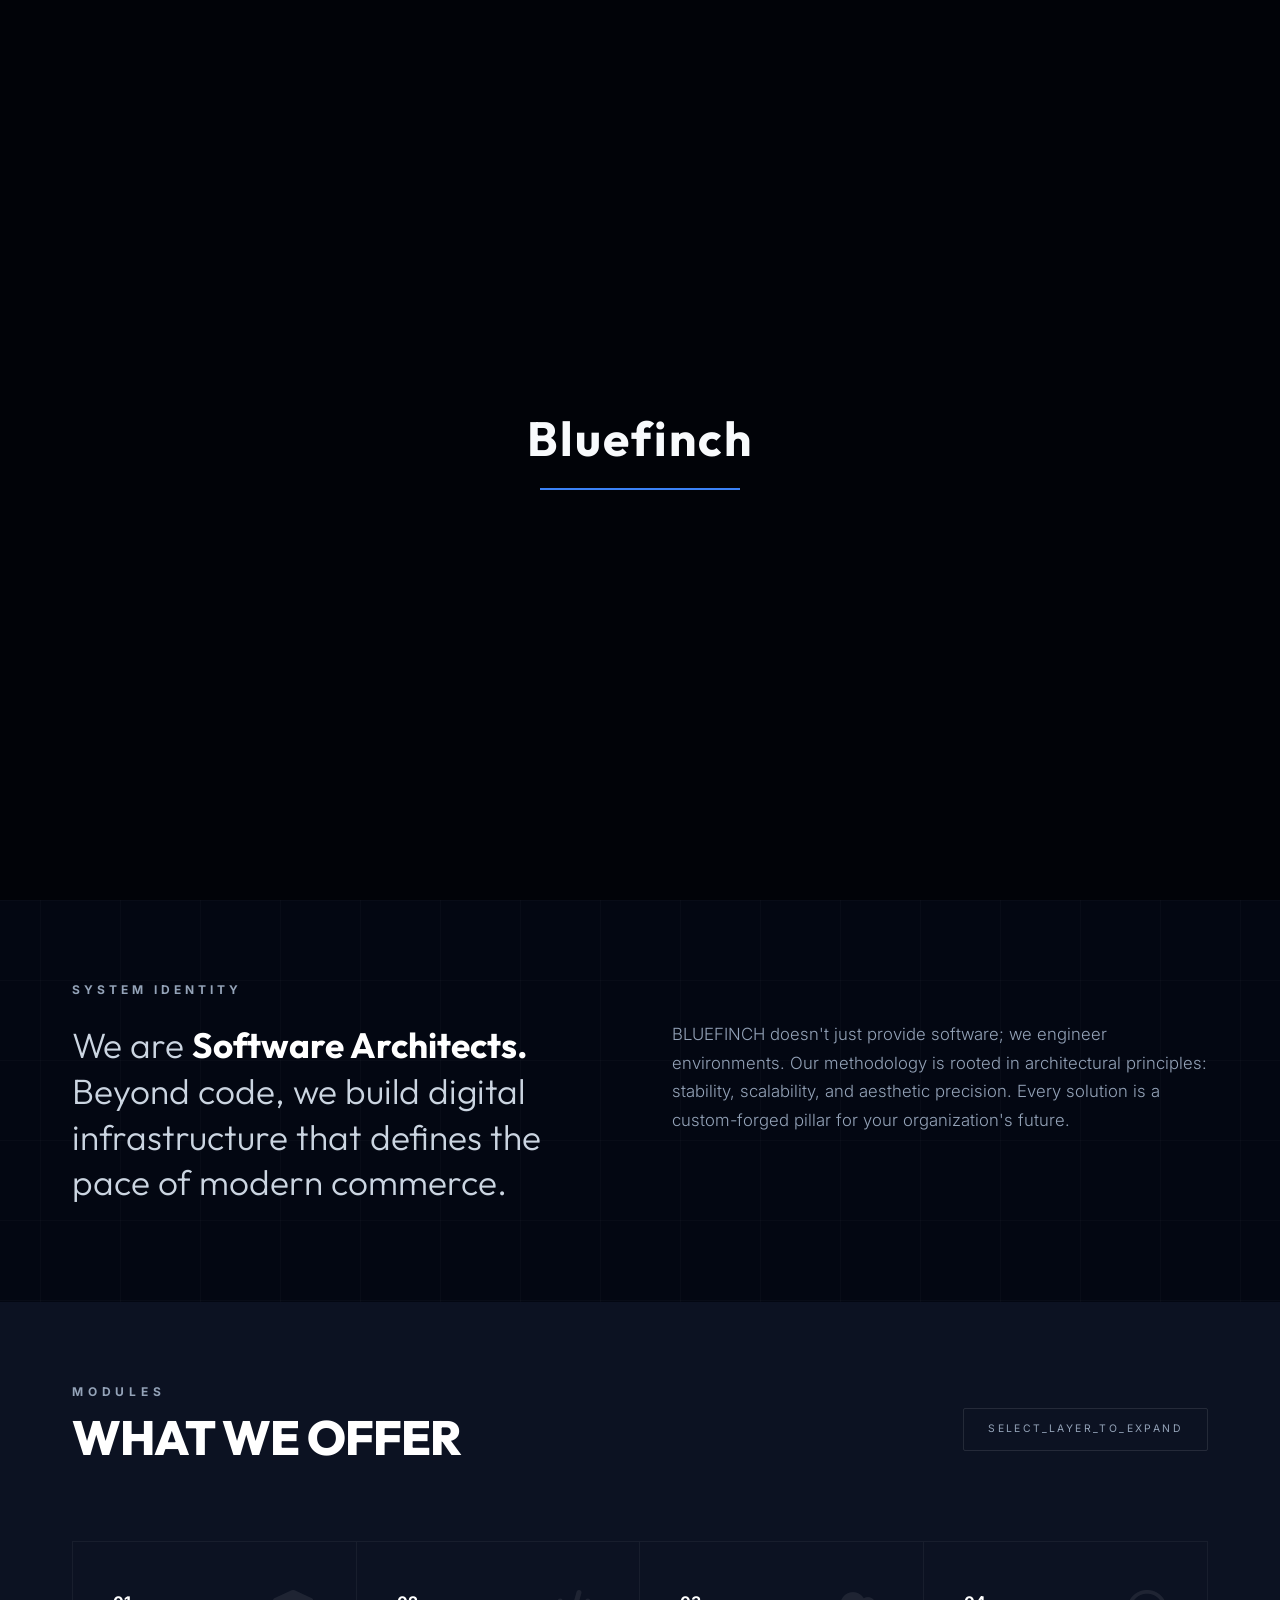
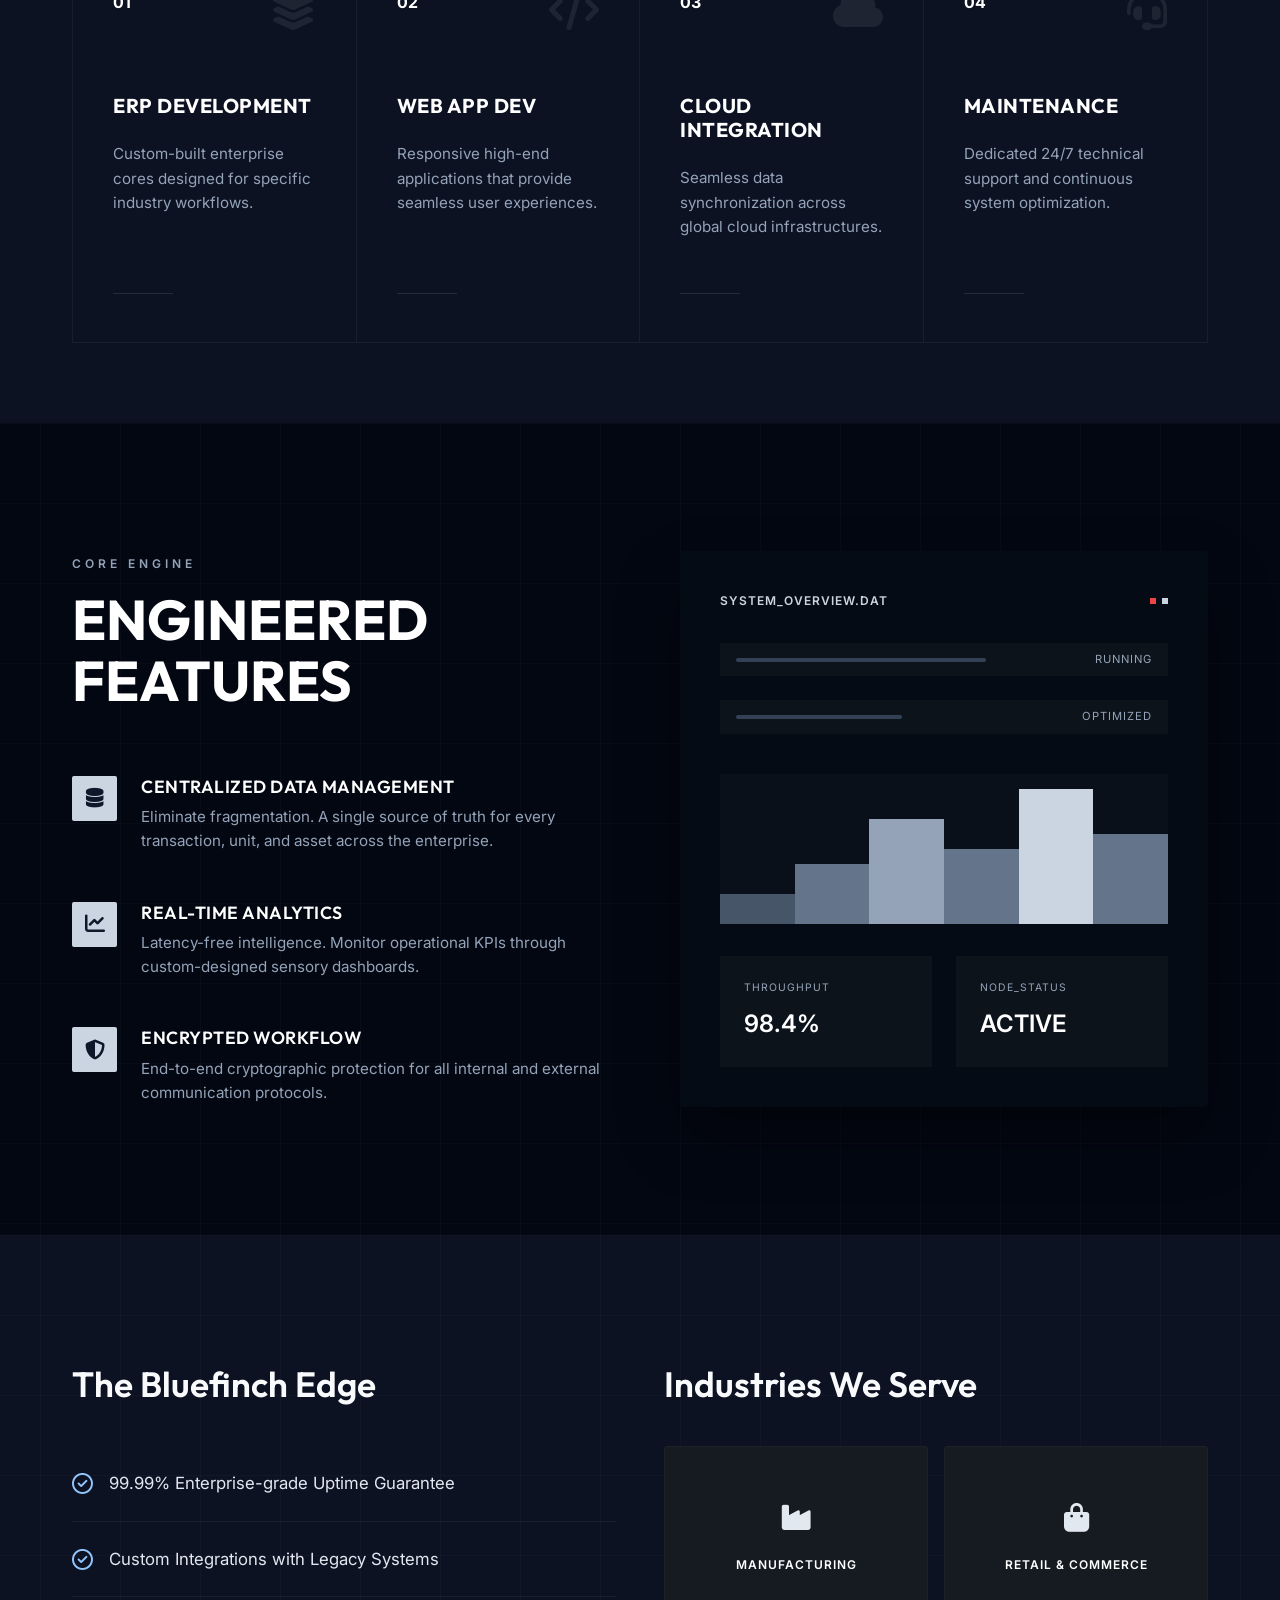
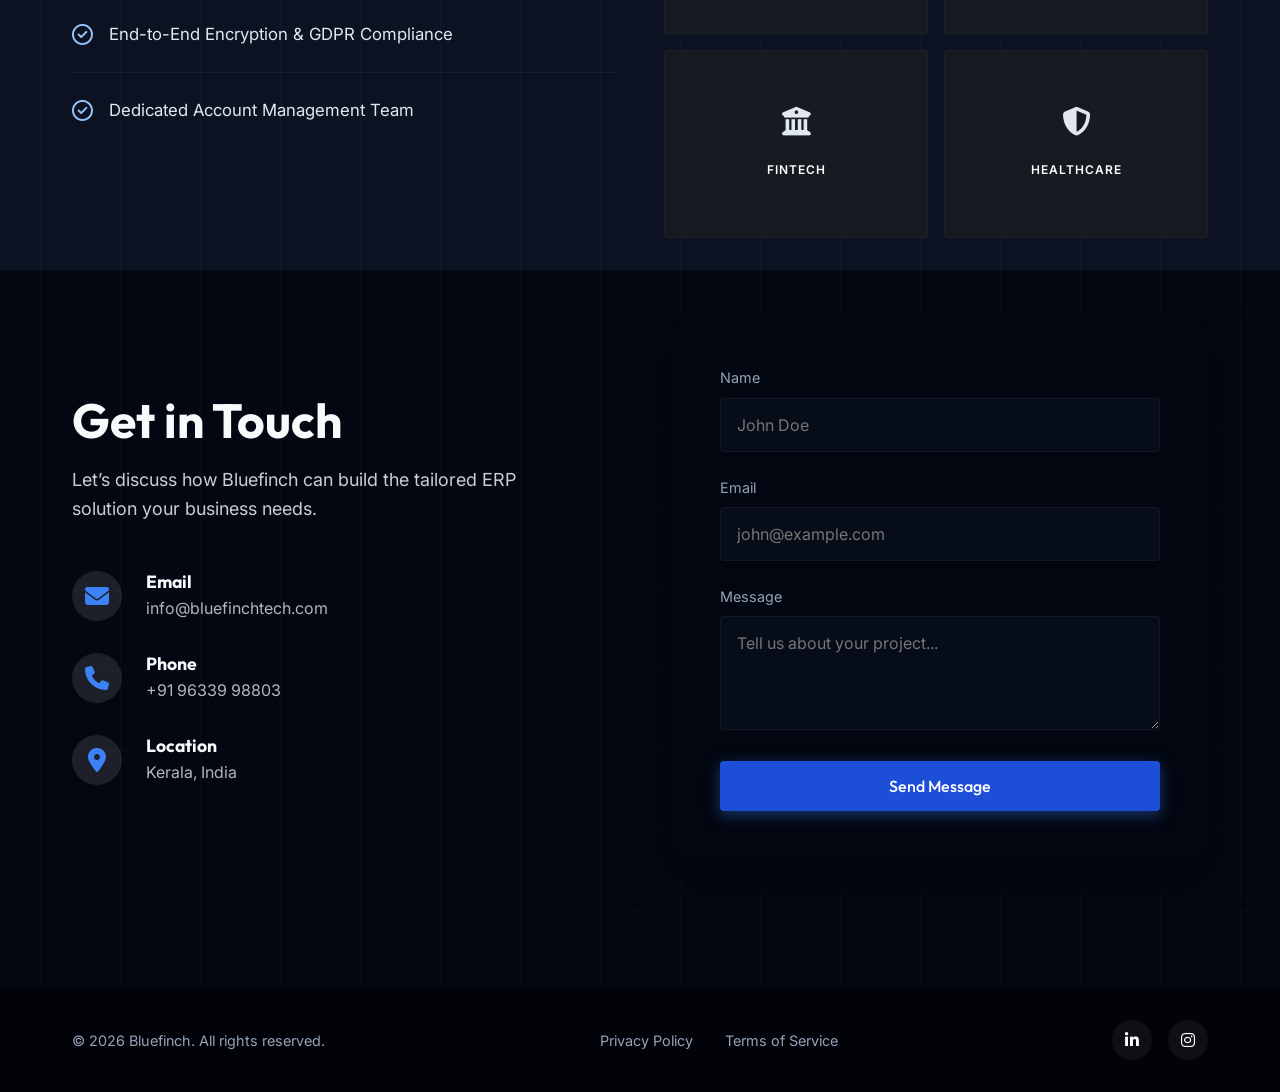
==== index.html @ 44673c3f "Added" ====
<!DOCTYPE html>
<html lang="en">

<head>
    <meta charset="UTF-8">
    <meta name="viewport" content="width=device-width, initial-scale=1.0">
    <title>Bluefinch | Intelligent ERP Solutions</title>
    <meta name="description"
        content="We design and develop powerful, scalable ERP systems that streamline operations, improve efficiency, and drive business growth.">

    <!-- Google Fonts -->
    <link rel="preconnect" href="https://fonts.googleapis.com">
    <link rel="preconnect" href="https://fonts.gstatic.com" crossorigin>
    <link
        href="https://fonts.googleapis.com/css2?family=Outfit:wght@300;400;500;600;700;800&family=Inter:wght@300;400;500&display=swap"
        rel="stylesheet">

    <!-- FontAwesome Icons -->
    <link rel="stylesheet" href="https://cdnjs.cloudflare.com/ajax/libs/font-awesome/6.4.0/css/all.min.css">

    <link rel="stylesheet" href="style.css">
</head>

<body>

    <!-- First Transition / Preloader -->
    <div class="preloader">
        <div class="preloader-overlay preloader-left"></div>
        <div class="preloader-overlay preloader-right"></div>
        <div class="preloader-content">
            <h1 class="brand-name-loader">Bluefinch</h1>
            <div class="loading-bar">
                <div class="progress"></div>
            </div>
        </div>
    </div>

    <!-- Navigation -->
    <header class="navbar">
        <div class="container nav-container">
            <a href="#" class="logo">
                <img src="logo_transparent.png" alt="Bluefinch Technology" class="nav-logo">
            </a>
            <nav class="nav-links">
                <a href="#hero">Home</a>
                <a href="#about">Who We Are</a>
                <a href="#services">Services</a>
                <a href="#features">Features</a>
                <a href="#contact" class="btn btn-nav">Get In Touch</a>
            </nav>
            <div class="mobile-toggle"><i class="fa-solid fa-bars"></i></div>
        </div>
    </header>

    <!-- Hero Section -->
    <section id="hero" class="hero section">
        <div class="hero-bg">
            <div class="blob blob-1"></div>
            <div class="blob blob-2"></div>
            <div class="glass-overlay"></div>
        </div>
        <div class="container hero-content">
            <div class="hero-text-wrapper">
                <h1 class="hero-title">Build Smarter Businesses with <span class="highlight">Intelligent ERP
                        Solutions</span></h1>
                <p class="hero-subtitle">We design and develop powerful, scalable ERP systems that streamline
                    operations, improve efficiency, and drive business growth.</p>
                <div class="hero-btns">
                    <a href="#services" class="btn btn-primary">Discover Solutions <i
                            class="fa-solid fa-arrow-right"></i></a>
                </div>
            </div>
        </div>
    </section>

    <!-- About Section -->
    <section id="about" class="about section bg-alt-1 bg-grid" style="padding: 5rem 0;">
        <div class="container">
            <div class="container-split split-who-dark">
                <!-- Left Column -->
                <div class="who-title-col-dark">
                    <span class="system-identity">SYSTEM IDENTITY</span>
                    <h2 class="dark-who-headline">
                        We are <strong>Software Architects.</strong> Beyond code, we build digital infrastructure that defines the pace of modern commerce.
                    </h2>
                </div>
                <!-- Right Column -->
                <div class="who-text-col-dark">
                    <p class="dark-who-desc">
                        BLUEFINCH doesn't just provide software; we engineer environments. Our methodology is rooted in architectural principles: stability, scalability, and aesthetic precision. Every solution is a custom-forged pillar for your organization's future.
                    </p>
                </div>
            </div>
        </div>
    </section>

    <!-- Services Section -->
    <section id="services" class="services section bg-alt-2" style="padding-top: 5rem; padding-bottom: 5rem;">
        <div class="container container-wide">
            <!-- Modular Header -->
            <div class="module-header">
                <div class="module-header-left">
                    <span class="module-label">MODULES</span>
                    <h2 class="module-title">WHAT WE OFFER</h2>
                </div>
                <div class="module-header-right">
                    <div class="layer-btn">SELECT_LAYER_TO_EXPAND</div>
                </div>
            </div>

            <!-- Module Rack (Grid) -->
            <div class="module-rack">
                <!-- Module 1 -->
                <div class="module-card">
                    <div class="module-top">
                        <span class="module-num">01</span>
                        <i class="fa-solid fa-layer-group module-bg-icon"></i>
                    </div>
                    <h3 class="module-name">ERP DEVELOPMENT</h3>
                    <p class="module-desc">Custom-built enterprise cores designed for specific industry workflows.</p>
                    <div class="module-line"></div>
                </div>
                <!-- Module 2 -->
                <div class="module-card">
                    <div class="module-top">
                        <span class="module-num">02</span>
                        <i class="fa-solid fa-code module-bg-icon"></i>
                    </div>
                    <h3 class="module-name">WEB APP DEV</h3>
                    <p class="module-desc">Responsive high-end applications that provide seamless user experiences.</p>
                    <div class="module-line"></div>
                </div>
                <!-- Module 3 -->
                <div class="module-card">
                    <div class="module-top">
                        <span class="module-num">03</span>
                        <i class="fa-solid fa-cloud module-bg-icon"></i>
                    </div>
                    <h3 class="module-name">CLOUD INTEGRATION</h3>
                    <p class="module-desc">Seamless data synchronization across global cloud infrastructures.</p>
                    <div class="module-line"></div>
                </div>
                <!-- Module 4 -->
                <div class="module-card">
                    <div class="module-top">
                        <span class="module-num">04</span>
                        <i class="fa-solid fa-headset module-bg-icon"></i>
                    </div>
                    <h3 class="module-name">MAINTENANCE</h3>
                    <p class="module-desc">Dedicated 24/7 technical support and continuous system optimization.</p>
                    <div class="module-line"></div>
                </div>
            </div>
        </div>
    </section>

    <!-- Features Section (Engineered) -->
    <section id="features" class="features section bg-alt-1 bg-grid" style="padding: 8rem 0;">
        <div class="container container-split align-center" style="gap: 5rem;">
            <!-- Left Text Column -->
            <div class="engine-text-col w-full">
                <span class="engine-label">CORE ENGINE</span>
                <h2 class="engine-headline">ENGINEERED<br>FEATURES</h2>
                <div class="engine-feature-list">
                    <div class="engine-item">
                        <div class="engine-icon-box"><i class="fa-solid fa-database"></i></div>
                        <div class="engine-item-content">
                            <h4>CENTRALIZED DATA MANAGEMENT</h4>
                            <p>Eliminate fragmentation. A single source of truth for every transaction, unit, and asset across the enterprise.</p>
                        </div>
                    </div>
                    <div class="engine-item">
                        <div class="engine-icon-box"><i class="fa-solid fa-chart-line"></i></div>
                        <div class="engine-item-content">
                            <h4>REAL-TIME ANALYTICS</h4>
                            <p>Latency-free intelligence. Monitor operational KPIs through custom-designed sensory dashboards.</p>
                        </div>
                    </div>
                    <div class="engine-item">
                        <div class="engine-icon-box"><i class="fa-solid fa-shield-halved"></i></div>
                        <div class="engine-item-content">
                            <h4>ENCRYPTED WORKFLOW</h4>
                            <p>End-to-end cryptographic protection for all internal and external communication protocols.</p>
                        </div>
                    </div>
                </div>
            </div>
            
            <!-- Right Graphic Column -->
            <div class="engine-graphic-col w-full">
                <div class="engine-mockup">
                    <div class="mockup-top-bar">
                        <span class="mock-filename">SYSTEM_OVERVIEW.DAT</span>
                        <div class="mock-dots">
                            <span class="dot-m red-m"></span>
                            <span class="dot-m grey-m"></span>
                        </div>
                    </div>
                    <div class="mockup-process">
                        <div class="process-line"><div class="line-fill w-60"></div><span class="p-status">RUNNING</span></div>
                        <div class="process-line"><div class="line-fill w-40"></div><span class="p-status">OPTIMIZED</span></div>
                    </div>
                    <div class="mockup-chart">
                        <div class="bar h-20"></div>
                        <div class="bar h-40"></div>
                        <div class="bar h-70"></div>
                        <div class="bar h-50"></div>
                        <div class="bar h-90"></div>
                        <div class="bar h-60"></div>
                    </div>
                    <div class="mockup-stats">
                        <div class="m-stat-box">
                            <span class="m-stat-label">THROUGHPUT</span>
                            <span class="m-stat-val">98.4%</span>
                        </div>
                        <div class="m-stat-box">
                            <span class="m-stat-label">NODE_STATUS</span>
                            <span class="m-stat-val text-white uppercase" style="font-weight:600; font-size: 1.5rem;">ACTIVE</span>
                        </div>
                    </div>
                </div>
            </div>
        </div>
    </section>

    <!-- Why Choose Us & Industries -->
    <section class="dual-section section edge-section bg-alt-2 bg-grid" style="padding-bottom: 2rem;">
        <div class="container container-split" style="gap: 3rem; align-items: start;">
            <!-- Why Choose Us -->
            <div class="why-us w-full">
                <h2 class="edge-title text-white mb-5" style="font-size: 2.2rem; font-weight: 600;">The Bluefinch Edge</h2>
                <ul class="edge-list">
                    <li><i class="fa-regular fa-circle-check text-blue-muted"></i> 99.99% Enterprise-grade Uptime Guarantee</li>
                    <li><i class="fa-regular fa-circle-check text-blue-muted"></i> Custom Integrations with Legacy Systems</li>
                    <li><i class="fa-regular fa-circle-check text-blue-muted"></i> End-to-End Encryption & GDPR Compliance</li>
                    <li class="no-border"><i class="fa-regular fa-circle-check text-blue-muted"></i> Dedicated Account Management Team</li>
                </ul>
            </div>

            <!-- Industries We Serve -->
            <div class="industries w-full">
                <h2 class="edge-title text-white mb-5" style="font-size: 2.2rem; font-weight: 600;">Industries We Serve</h2>
                <div class="ind-grid">
                    <div class="ind-card">
                        <i class="fa-solid fa-industry ind-icon"></i>
                        <span class="ind-text">MANUFACTURING</span>
                    </div>
                    <div class="ind-card">
                        <i class="fa-solid fa-bag-shopping ind-icon"></i>
                        <span class="ind-text">RETAIL & COMMERCE</span>
                    </div>
                    <div class="ind-card">
                        <i class="fa-solid fa-building-columns ind-icon"></i>
                        <span class="ind-text">FINTECH</span>
                    </div>
                    <div class="ind-card">
                        <i class="fa-solid fa-shield-halved ind-icon"></i>
                        <span class="ind-text">HEALTHCARE</span>
                    </div>
                </div>
            </div>
        </div>
    </section>

    <!-- Contact Section -->
    <section id="contact" class="contact section bg-alt-1 bg-grid" style="padding-top: 3rem;">
        <div class="container container-split">
            <div class="contact-info">
                <div class="section-heading" style="margin-bottom: 2rem;">
                    <h2 class="section-title">Get in Touch</h2>
                    <p class="contact-subtitle">Let’s discuss how Bluefinch can build the tailored ERP solution your
                        business needs.</p>
                </div>
                <div class="contact-methods">
                    <div class="method">
                        <i class="fa-solid fa-envelope"></i>
                        <div>
                            <h5>Email</h5>
                            <p>info@bluefinchtech.com</p>
                        </div>
                    </div>
                    <div class="method">
                        <i class="fa-solid fa-phone"></i>
                        <div>
                            <h5>Phone</h5>
                            <p>+91 96339 98803</p>
                        </div>
                    </div>
                    <div class="method">
                        <i class="fa-solid fa-location-dot"></i>
                        <div>
                            <h5>Location</h5>
                            <p>Kerala, India</p>
                        </div>
                    </div>
                </div>
            </div>
            <div class="contact-form-wrapper">
                <form class="contact-form" action="#">
                    <div class="form-group">
                        <label for="name">Name</label>
                        <input type="text" id="name" name="name" placeholder="John Doe" required>
                    </div>
                    <div class="form-group">
                        <label for="email">Email</label>
                        <input type="email" id="email" name="email" placeholder="john@example.com" required>
                    </div>
                    <div class="form-group">
                        <label for="message">Message</label>
                        <textarea id="message" name="message" rows="4" placeholder="Tell us about your project..."
                            required></textarea>
                    </div>
                    <button type="submit" class="btn btn-primary btn-block">Send Message</button>
                </form>
            </div>
        </div>
    </section>

    <!-- Footer -->
    <footer class="footer">
        <div class="container footer-bottom">
            <div class="copyright">
                &copy; <span id="year">2026</span> Bluefinch. All rights reserved.
            </div>
            <div class="footer-links">
                <a href="#">Privacy Policy</a>
                <a href="#">Terms of Service</a>
            </div>
            <div class="social-links">
                <a href="#" aria-label="LinkedIn"><i class="fa-brands fa-linkedin-in"></i></a>
                <a href="#" aria-label="Instagram"><i class="fa-brands fa-instagram"></i></a>
            </div>
        </div>
    </footer>

    <script src="script.js"></script>
</body>

</html>
---- style.css ----
/*=============================================
=            CSS Variables                    =
=============================================*/
:root {
    /* Color Palette */
    --bg-main: #020610;
    /* Deepest dark */
    --bg-darker: #060c18;
    /* Slightly lighter than main */
    --bg-card: #0a1324;
    /* Card background */
    --bg-glass: rgba(10, 19, 36, 0.6);

    --primary: #1d4ed8;
    /* Luxury Tech Dark Blue */
    --primary-light: #3b82f6;
    /* Bright Blue Accent */
    --primary-glow: rgba(59, 130, 246, 0.4);

    --text-main: #f8fafc;
    --text-muted: #94a3b8;

    /* Typography */
    --font-heading: 'Outfit', sans-serif;
    --font-body: 'Inter', sans-serif;

    /* Layout */
    --container-width: 1200px;
    --section-pad: 8rem 0;
    --transition: all 0.4s cubic-bezier(0.25, 0.8, 0.25, 1);
}

/*=============================================
=            Reset & Base Styles              =
=============================================*/
* {
    margin: 0;
    padding: 0;
    box-sizing: border-box;
}

html {
    scroll-behavior: smooth;
    background-color: var(--bg-main);
}

body {
    font-family: var(--font-body);
    color: var(--text-main);
    line-height: 1.6;
    overflow-x: hidden;
    -webkit-font-smoothing: antialiased;
}

/* Typography */
h1,
h2,
h3,
h4,
h5,
h6 {
    font-family: var(--font-heading);
    font-weight: 700;
    line-height: 1.2;
    margin-bottom: 1rem;
}

.highlight {
    color: var(--primary-light);
    display: inline-block;
}

.dot {
    color: var(--primary-light);
}

a {
    color: inherit;
    text-decoration: none;
    transition: var(--transition);
}

ul {
    list-style: none;
}

/* Backgrounds */
.bg-darker {
    background-color: var(--bg-darker);
}

.bg-primary {
    background: linear-gradient(135deg, var(--bg-card) 0%, var(--primary) 150%);
}

/* Layout Utilities */
.container {
    max-width: var(--container-width);
    margin: 0 auto;
    padding: 0 2rem;
}

.section {
    padding: var(--section-pad);
    position: relative;
}

.grid {
    display: grid;
    gap: 2rem;
}

.container-split {
    display: grid;
    grid-template-columns: 1fr 1fr;
    gap: 4rem;
    align-items: center;
}

/* Buttons */
.btn {
    display: inline-flex;
    align-items: center;
    justify-content: center;
    padding: 0.875rem 2rem;
    border-radius: 4px;
    font-family: var(--font-heading);
    font-weight: 500;
    font-size: 1rem;
    cursor: pointer;
    transition: var(--transition);
    border: 1px solid transparent;
    gap: 0.5rem;
}

.btn-primary {
    background-color: var(--primary);
    color: #fff;
    box-shadow: 0 4px 15px var(--primary-glow);
}

.btn-primary:hover {
    background-color: var(--primary-light);
    transform: translateY(-2px);
    box-shadow: 0 8px 25px var(--primary-glow);
}

.btn-secondary {
    background-color: transparent;
    border-color: rgba(255, 255, 255, 0.2);
    color: #fff;
}

.btn-secondary:hover {
    border-color: var(--primary-light);
    color: var(--primary-light);
}

.btn-nav {
    padding: 0.5rem 1.5rem;
    border-radius: 50px;
    background: rgba(255, 255, 255, 0.1);
    border: 1px solid rgba(255, 255, 255, 0.05);
}

.btn-nav:hover {
    background: var(--primary);
    border-color: var(--primary);
}

.btn-block {
    width: 100%;
}

/*=============================================
=            Preloader & Transitions          =
=============================================*/
.preloader {
    position: fixed;
    top: 0;
    left: 0;
    width: 100vw;
    height: 100vh;
    z-index: 9999;
    display: flex;
    justify-content: center;
    align-items: center;
    pointer-events: none;
}

.preloader-overlay {
    position: absolute;
    top: 0;
    width: 50%;
    height: 100%;
    background-color: #010308;
    transition: transform 1.2s cubic-bezier(0.77, 0, 0.175, 1);
}

.preloader-left {
    left: 0;
}

.preloader-right {
    right: 0;
}

.preloader.loaded .preloader-left {
    transform: translateX(-100%);
}

.preloader.loaded .preloader-right {
    transform: translateX(100%);
}

.preloader-content {
    position: relative;
    z-index: 10;
    text-align: center;
    transition: opacity 0.5s ease;
}

.preloader.loaded .preloader-content {
    opacity: 0;
}

.brand-name-loader {
    font-size: 3rem;
    letter-spacing: 2px;
    margin-bottom: 20px;
    clip-path: polygon(0 0, 100% 0, 100% 100%, 0% 100%);
    animation: revealText 1.5s cubic-bezier(0.77, 0, 0.175, 1);
}

.loading-bar {
    width: 200px;
    height: 2px;
    background: rgba(255, 255, 255, 0.1);
    margin: 0 auto;
    position: relative;
    overflow: hidden;
}

.loading-bar .progress {
    position: absolute;
    top: 0;
    left: 0;
    height: 100%;
    width: 0%;
    background: var(--primary-light);
    animation: loadBar 2s ease forwards;
}

@keyframes revealText {
    0% {
        transform: translateY(50px);
        opacity: 0;
    }

    100% {
        transform: translateY(0);
        opacity: 1;
    }
}

@keyframes loadBar {
    0% {
        width: 0%;
    }

    50% {
        width: 70%;
    }

    100% {
        width: 100%;
    }
}

/*=============================================
=            Navigation                       =
=============================================*/
.navbar {
    position: fixed;
    top: 0;
    left: 0;
    width: 100%;
    padding: 1.5rem 0;
    z-index: 1000;
    transition: var(--transition);
    background: transparent;
}

.navbar.scrolled {
    background: rgba(2, 6, 16, 0.85);
    backdrop-filter: blur(16px);
    -webkit-backdrop-filter: blur(16px);
    padding: 1rem 0;
    border-bottom: 1px solid rgba(255, 255, 255, 0.05);
}

.nav-container {
    display: flex;
    justify-content: space-between;
    align-items: center;
}

.logo {
    display: flex;
    align-items: center;
}

.nav-logo {
    height: 44px;
    width: auto;
    display: block;
}

.nav-links {
    display: flex;
    align-items: center;
    gap: 2.5rem;
}

.nav-links a:not(.btn) {
    font-size: 0.95rem;
    font-weight: 500;
    color: var(--text-muted);
    position: relative;
}

.nav-links a:not(.btn):hover {
    color: #fff;
}

.nav-links a:not(.btn)::after {
    content: '';
    position: absolute;
    bottom: -4px;
    left: 0;
    width: 0;
    height: 2px;
    background: var(--primary-light);
    transition: var(--transition);
}

.nav-links a:not(.btn):hover::after {
    width: 100%;
}

.mobile-toggle {
    display: none;
    font-size: 1.5rem;
    cursor: pointer;
}

/*=============================================
=            Standard Section BGs             =
=============================================*/
.bg-hero {
    background-color: #030712;
}

.bg-alt-1 {
    background-color: #030712 !important;
}

.bg-alt-2 {
    background-color: #0c1222 !important;
}

.bg-grid {
    position: relative;
    z-index: 1;
}

.bg-grid::before {
    content: '';
    position: absolute;
    inset: 0;
    background-image:
        linear-gradient(rgba(255, 255, 255, 0.02) 1px, transparent 1px),
        linear-gradient(90deg, rgba(255, 255, 255, 0.02) 1px, transparent 1px);
    background-size: 80px 80px;
    background-position: center top;
    z-index: -1;
    pointer-events: none;
}

/*=============================================
=            Hero Section                     =
=============================================*/
.hero {
    min-height: 100vh;
    display: flex;
    align-items: center;
    padding-top: 100px;
    overflow: hidden;
}

.hero-bg {
    position: absolute;
    top: 0;
    left: 0;
    width: 100%;
    height: 100%;
    z-index: -1;
    background: radial-gradient(ellipse at 50% 20%, #0d3775 0%, #051024 60%, var(--bg-main) 100%);
}

.hero-bg::before {
    content: '';
    position: absolute;
    inset: 0;
    background-image:
        linear-gradient(rgba(255, 255, 255, 0.05) 1px, transparent 1px),
        linear-gradient(90deg, rgba(255, 255, 255, 0.05) 1px, transparent 1px);
    background-size: 60px 60px;
    background-position: center top;
}

.hero-bg::after {
    content: '';
    position: absolute;
    bottom: 0;
    left: 0;
    width: 100%;
    height: 15rem;
    background: linear-gradient(to bottom, transparent, var(--bg-main));
}

.blob {
    display: none;
}

.blob-1 {
    display: none;
}

.blob-2 {
    display: none;
}

.glass-overlay {
    display: none;
}

.hero-content {
    position: relative;
    z-index: 1;
}

.hero-text-wrapper {
    max-width: 800px;
    margin: 0 auto;
    text-align: center;
}

.hero-title {
    font-size: 4.5rem;
    font-weight: 800;
    line-height: 1.1;
    margin-bottom: 1.5rem;
    opacity: 0;
    transform: translateY(30px);
    animation: fadeUp 1s ease 2s forwards;
}

.hero-subtitle {
    font-size: 1.25rem;
    color: var(--text-muted);
    margin-bottom: 3rem;
    max-width: 600px;
    margin-inline: auto;
    opacity: 0;
    transform: translateY(30px);
    animation: fadeUp 1s ease 2.2s forwards;
}

.hero-btns {
    display: flex;
    gap: 1rem;
    justify-content: center;
    opacity: 0;
    transform: translateY(30px);
    animation: fadeUp 1s ease 2.4s forwards;
}

@keyframes float {
    0% {
        transform: translate(0, 0);
    }

    100% {
        transform: translate(50px, 50px);
    }
}

@keyframes fadeUp {
    to {
        opacity: 1;
        transform: translateY(0);
    }
}

/*=============================================
=            Sections & Typography Utilities  =
=============================================*/
.section-heading {
    margin-bottom: 3rem;
}

.text-center {
    text-align: center;
    margin-inline: auto;
}

.section-tag {
    display: inline-block;
    padding: 0.4rem 1rem;
    background: rgba(59, 130, 246, 0.1);
    color: var(--primary-light);
    border-radius: 50px;
    font-size: 0.85rem;
    font-weight: 600;
    letter-spacing: 1px;
    text-transform: uppercase;
    margin-bottom: 1rem;
}

.section-title {
    font-size: 3rem;
}

/*=============================================
=            About Section (Stats Layout)     =
=============================================*/
.bg-light {
    background-color: #ffffff;
    color: #111111;
}

/*=============================================
=            About Section (Dark System Id)   =
=============================================*/
.split-who-dark {
    display: grid;
    align-items: flex-start;
    grid-template-columns: 1fr 1fr;
    gap: 4rem;
}

.system-identity {
    font-size: 0.75rem;
    letter-spacing: 0.25rem;
    color: #94a3b8;
    font-weight: 700;
    margin-bottom: 1.5rem;
    display: block;
    text-transform: uppercase;
}

.dark-who-headline {
    font-size: 2.2rem;
    color: #cbd5e1;
    font-weight: 300;
    line-height: 1.3;
}

.dark-who-headline strong {
    color: #ffffff;
    font-weight: 700;
}

.dark-who-desc {
    font-size: 1.05rem;
    color: #94a3b8;
    line-height: 1.7;
    font-weight: 300;
    padding-top: 2.5rem; /* Offsets description slightly lower */
}

@media (max-width: 992px) {
    .split-who-dark {
        grid-template-columns: 1fr;
        gap: 2rem;
    }
    .dark-who-desc {
        padding-top: 0;
    }
}

.stats-grid {
    display: grid;
    grid-template-columns: repeat(4, 1fr);
    gap: 3rem;
}

.stat-item {
    display: flex;
    flex-direction: column;
}

.stat-number {
    font-size: 5rem;
    font-weight: 400;
    line-height: 1;
    color: #111;
    margin-bottom: 2rem;
    letter-spacing: -2px;
}

.stat-divider {
    height: 1px;
    width: 100%;
    background-color: #eee;
    margin-bottom: 1.5rem;
}

.stat-title {
    font-size: 1.1rem;
    font-weight: 400;
    color: #111;
    margin-bottom: 0.5rem;
}

.stat-desc {
    font-size: 0.95rem;
    color: #666;
    line-height: 1.5;
}

@media (max-width: 992px) {
    .about-hero-grid {
        grid-template-columns: 1fr;
        gap: 1.5rem;
    }
    .about-headline h2 {
        font-size: 3rem;
    }
    .stats-grid {
        grid-template-columns: repeat(2, 1fr);
        gap: 2rem;
    }
}

@media (max-width: 768px) {
    .stats-grid {
        grid-template-columns: 1fr;
    }
}

/*=============================================
=            Services Section (Modules)       =
=============================================*/
.module-header {
    display: flex;
    justify-content: space-between;
    align-items: center;
    margin-bottom: 4rem;
}

.module-header-left {
    display: flex;
    flex-direction: column;
}

.module-label {
    font-size: 0.75rem;
    letter-spacing: 0.3rem;
    color: #94a3b8;
    text-transform: uppercase;
    font-weight: 700;
    margin-bottom: 0.75rem;
}

.module-title {
    font-size: 3rem;
    font-weight: 800;
    color: #ffffff;
    letter-spacing: -1px;
    text-transform: uppercase;
    line-height: 1;
}

.layer-btn {
    font-size: 0.65rem;
    letter-spacing: 0.15rem;
    color: #94a3b8;
    border: 1px solid rgba(255,255,255,0.1);
    padding: 0.75rem 1.5rem;
    text-transform: uppercase;
    border-radius: 2px;
    cursor: pointer;
    transition: background 0.3s;
}

.layer-btn:hover {
    background: rgba(255,255,255,0.05);
}

.module-rack {
    display: grid;
    grid-template-columns: repeat(4, 1fr);
    border: 1px solid rgba(255,255,255,0.05);
}

.module-card {
    padding: 3rem 2.5rem;
    border-right: 1px solid rgba(255,255,255,0.05);
    position: relative;
    display: flex;
    flex-direction: column;
    min-height: 400px;
    transition: background 0.3s ease;
}

.module-card:hover {
    background: rgba(255,255,255,0.02);
}

.module-card:last-child {
    border-right: none;
}

.module-top {
    display: flex;
    justify-content: space-between;
    align-items: flex-start;
    margin-bottom: 4rem;
}

.module-num {
    font-size: 1rem;
    color: #ffffff;
    font-weight: 700;
}

.module-bg-icon {
    font-size: 2.5rem;
    color: rgba(255,255,255,0.08);
}

.module-name {
    font-size: 1.25rem;
    font-weight: 700;
    color: #ffffff;
    text-transform: uppercase;
    margin-bottom: 1.5rem;
    letter-spacing: 0.5px;
}

.module-desc {
    font-size: 0.95rem;
    color: #94a3b8;
    line-height: 1.6;
    margin-bottom: 2rem;
}

.module-line {
    margin-top: auto;
    width: 60px;
    height: 1px;
    background: rgba(255,255,255,0.1);
}

@media (max-width: 1200px) {
    .module-rack {
        grid-template-columns: repeat(2, 1fr);
    }
    .module-card:nth-child(2) {
        border-right: none;
    }
    .module-card:nth-child(1), .module-card:nth-child(2) {
        border-bottom: 1px solid rgba(255,255,255,0.05);
    }
}

@media (max-width: 768px) {
    .module-header {
        flex-direction: column;
        align-items: flex-start;
        gap: 1.5rem;
    }
    .module-rack {
        grid-template-columns: 1fr;
    }
    .module-card {
        border-right: none;
        border-bottom: 1px solid rgba(255,255,255,0.05);
    }
    .module-card:last-child {
        border-bottom: none;
    }
}

/*=============================================
=            Features Section (Engine)        =
=============================================*/
.engine-bg {
    background-color: #102241;
    padding: 8rem 0;
}

.align-center {
    align-items: center;
}

.engine-label {
    font-size: 0.75rem;
    letter-spacing: 0.25rem;
    color: #94a3b8;
    text-transform: uppercase;
    font-weight: 600;
    margin-bottom: 1rem;
    display: block;
}

.engine-headline {
    font-size: 3.5rem;
    color: #ffffff;
    line-height: 1.1;
    font-weight: 700;
    margin-bottom: 4rem;
}

.engine-feature-list {
    display: flex;
    flex-direction: column;
    gap: 3rem;
}

.engine-item {
    display: flex;
    gap: 1.5rem;
    align-items: flex-start;
}

.engine-icon-box {
    width: 45px;
    height: 45px;
    background-color: #cbd5e1;
    color: #0f172a;
    display: flex;
    align-items: center;
    justify-content: center;
    font-size: 1.25rem;
    flex-shrink: 0;
    border-radius: 2px;
}

.engine-item-content h4 {
    font-size: 1.1rem;
    color: #ffffff;
    margin-bottom: 0.5rem;
    font-weight: 600;
    letter-spacing: 0.5px;
    text-transform: uppercase;
}

.engine-item-content p {
    font-size: 0.95rem;
    color: #94a3b8;
    line-height: 1.6;
}

.engine-mockup {
    background-color: #050b14;
    padding: 2.5rem;
    border-radius: 4px;
    box-shadow: 0 30px 60px rgba(0,0,0,0.4);
}

.mockup-top-bar {
    display: flex;
    justify-content: space-between;
    align-items: center;
    margin-bottom: 2rem;
}

.mock-filename {
    font-size: 0.75rem;
    color: #cbd5e1;
    letter-spacing: 1px;
    font-weight: 600;
    text-transform: uppercase;
}

.mock-dots {
    display: flex;
    gap: 6px;
}

.dot-m {
    width: 6px;
    height: 6px;
}

.red-m { background-color: #ef4444; }
.grey-m { background-color: #cbd5e1; }

.mockup-process {
    display: flex;
    flex-direction: column;
    gap: 1.5rem;
    margin-bottom: 2.5rem;
}

.process-line {
    display: flex;
    justify-content: space-between;
    align-items: center;
    background-color: rgba(255,255,255,0.03);
    padding: 0.5rem 1rem;
}

.line-fill {
    height: 4px;
    background-color: #334155;
    border-radius: 2px;
}

.w-60 { width: 60%; }
.w-40 { width: 40%; }

.p-status {
    font-size: 0.7rem;
    color: #94a3b8;
    letter-spacing: 1px;
}

.mockup-chart {
    display: flex;
    align-items: flex-end;
    gap: 0;
    height: 150px;
    margin-bottom: 2rem;
    background-color: rgba(255,255,255,0.02);
}

.bar {
    flex: 1;
    background-color: #475569;
}
.bar:nth-child(even) { background-color: #64748b; }
.bar:nth-child(3) { background-color: #94a3b8; }
.bar:nth-child(5) { background-color: #cbd5e1; }

.h-20 { height: 20%; }
.h-40 { height: 40%; }
.h-70 { height: 70%; }
.h-50 { height: 50%; }
.h-90 { height: 90%; }
.h-60 { height: 60%; }

.mockup-stats {
    display: grid;
    grid-template-columns: 1fr 1fr;
    gap: 1.5rem;
}

.m-stat-box {
    background-color: rgba(255,255,255,0.03);
    padding: 1.5rem;
    display: flex;
    flex-direction: column;
    gap: 0.5rem;
}

.m-stat-label {
    font-size: 0.65rem;
    color: #94a3b8;
    letter-spacing: 1px;
}

.m-stat-val {
    font-size: 1.5rem;
    color: #ffffff;
    font-weight: 600;
}

@media (max-width: 992px) {
    .engine-mockup {
        margin-top: 5rem;
    }
}

/*=============================================
=            Why Choose & Industries          =
=============================================*/
.mb-5 { margin-bottom: 2.5rem; }
.w-full { width: 100%; }

.edge-list {
    list-style: none;
    padding: 0;
    margin: 0;
}

.edge-list li {
    font-size: 1.05rem;
    color: #e2e8f0;
    padding: 1.5rem 0;
    border-bottom: 1px solid rgba(255, 255, 255, 0.05);
    display: flex;
    align-items: center;
    gap: 1rem;
}

.edge-list li.no-border {
    border-bottom: none;
}

.text-blue-muted {
    color: #93c5fd;
    font-size: 1.3rem;
}

.ind-grid {
    display: grid;
    grid-template-columns: repeat(2, 1fr);
    gap: 1rem;
}

.ind-card {
    background: #161b22;
    border: 1px solid rgba(255, 255, 255, 0.03);
    border-radius: 4px;
    padding: 3.5rem 2rem;
    text-align: center;
    transition: transform 0.3s ease, background-color 0.3s ease;
}

.ind-card:hover {
    background: #1a222e;
    transform: translateY(-3px);
}

.ind-icon {
    font-size: 1.8rem;
    color: #e2e8f0;
    margin-bottom: 1.25rem;
    display: block;
}

.ind-text {
    font-weight: 600;
    font-size: 0.75rem;
    letter-spacing: 1px;
    text-transform: uppercase;
    color: #ffffff;
}

@media (max-width: 768px) {
    .ind-grid {
        grid-template-columns: 1fr;
    }
}

/*=============================================
=            Contact Section                  =
=============================================*/
.contact-info {
    padding-right: 2rem;
}

.contact-subtitle {
    font-size: 1.125rem;
    color: rgba(255, 255, 255, 0.8);
}

.contact-methods {
    margin-top: 3rem;
    display: flex;
    flex-direction: column;
    gap: 2rem;
}

.method {
    display: flex;
    align-items: flex-start;
    gap: 1.5rem;
}

.method i {
    font-size: 1.5rem;
    color: var(--primary-light);
    background: rgba(255, 255, 255, 0.1);
    width: 50px;
    height: 50px;
    border-radius: 50%;
    display: inline-flex;
    align-items: center;
    justify-content: center;
}

.method h5 {
    margin-bottom: 0.2rem;
    font-size: 1.1rem;
}

.method p {
    color: rgba(255, 255, 255, 0.7);
}

.contact-form-wrapper {
    background: var(--bg-main);
    padding: 3rem;
    border-radius: 12px;
    box-shadow: 0 20px 40px rgba(0, 0, 0, 0.5);
    position: relative;
}

.form-group {
    margin-bottom: 1.5rem;
}

.form-group label {
    display: block;
    margin-bottom: 0.5rem;
    font-size: 0.9rem;
    color: var(--text-muted);
}

.form-group input,
.form-group textarea {
    width: 100%;
    padding: 1rem;
    background: var(--bg-darker);
    border: 1px solid rgba(255, 255, 255, 0.05);
    border-radius: 4px;
    color: #fff;
    font-family: inherit;
    font-size: 1rem;
    transition: var(--transition);
}

.form-group input:focus,
.form-group textarea:focus {
    outline: none;
    border-color: var(--primary-light);
    background: rgba(59, 130, 246, 0.05);
}

/*=============================================
=            Footer                           =
=============================================*/
.footer {
    background: #010308;
    padding: 2rem 0;
    border-top: 1px solid rgba(255, 255, 255, 0.02);
}

.footer-bottom {
    display: flex;
    justify-content: space-between;
    align-items: center;
    flex-wrap: wrap;
    gap: 1.5rem;
}

.copyright {
    color: var(--text-muted);
    font-size: 0.9rem;
}

.footer-links {
    display: flex;
    gap: 2rem;
}

.footer-links a {
    color: var(--text-muted);
    font-size: 0.9rem;
}

.footer-links a:hover {
    color: #fff;
}

.social-links {
    display: flex;
    gap: 1rem;
}

.social-links a {
    width: 40px;
    height: 40px;
    border-radius: 50%;
    background: rgba(255, 255, 255, 0.05);
    display: inline-flex;
    align-items: center;
    justify-content: center;
    color: #fff;
}

.social-links a:hover {
    background: var(--primary);
    transform: translateY(-3px);
}

/*=============================================
=            Responsive Design                =
=============================================*/
@media (max-width: 992px) {

    .container-split,
    .dual-grid {
        grid-template-columns: 1fr;
    }

    .hero-title {
        font-size: 3.5rem;
    }

    .layout-graphic {
        margin-bottom: 2rem;
    }

    .contact-info {
        padding-right: 0;
        margin-bottom: 2rem;
    }
}

@media (max-width: 768px) {
    .nav-links {
        display: none;
    }

    .mobile-toggle {
        display: block;
    }

    .hero-title {
        font-size: 2.5rem;
    }

    .section {
        padding: 5rem 0;
    }

    .footer-bottom {
        flex-direction: column;
        text-align: center;
    }
}
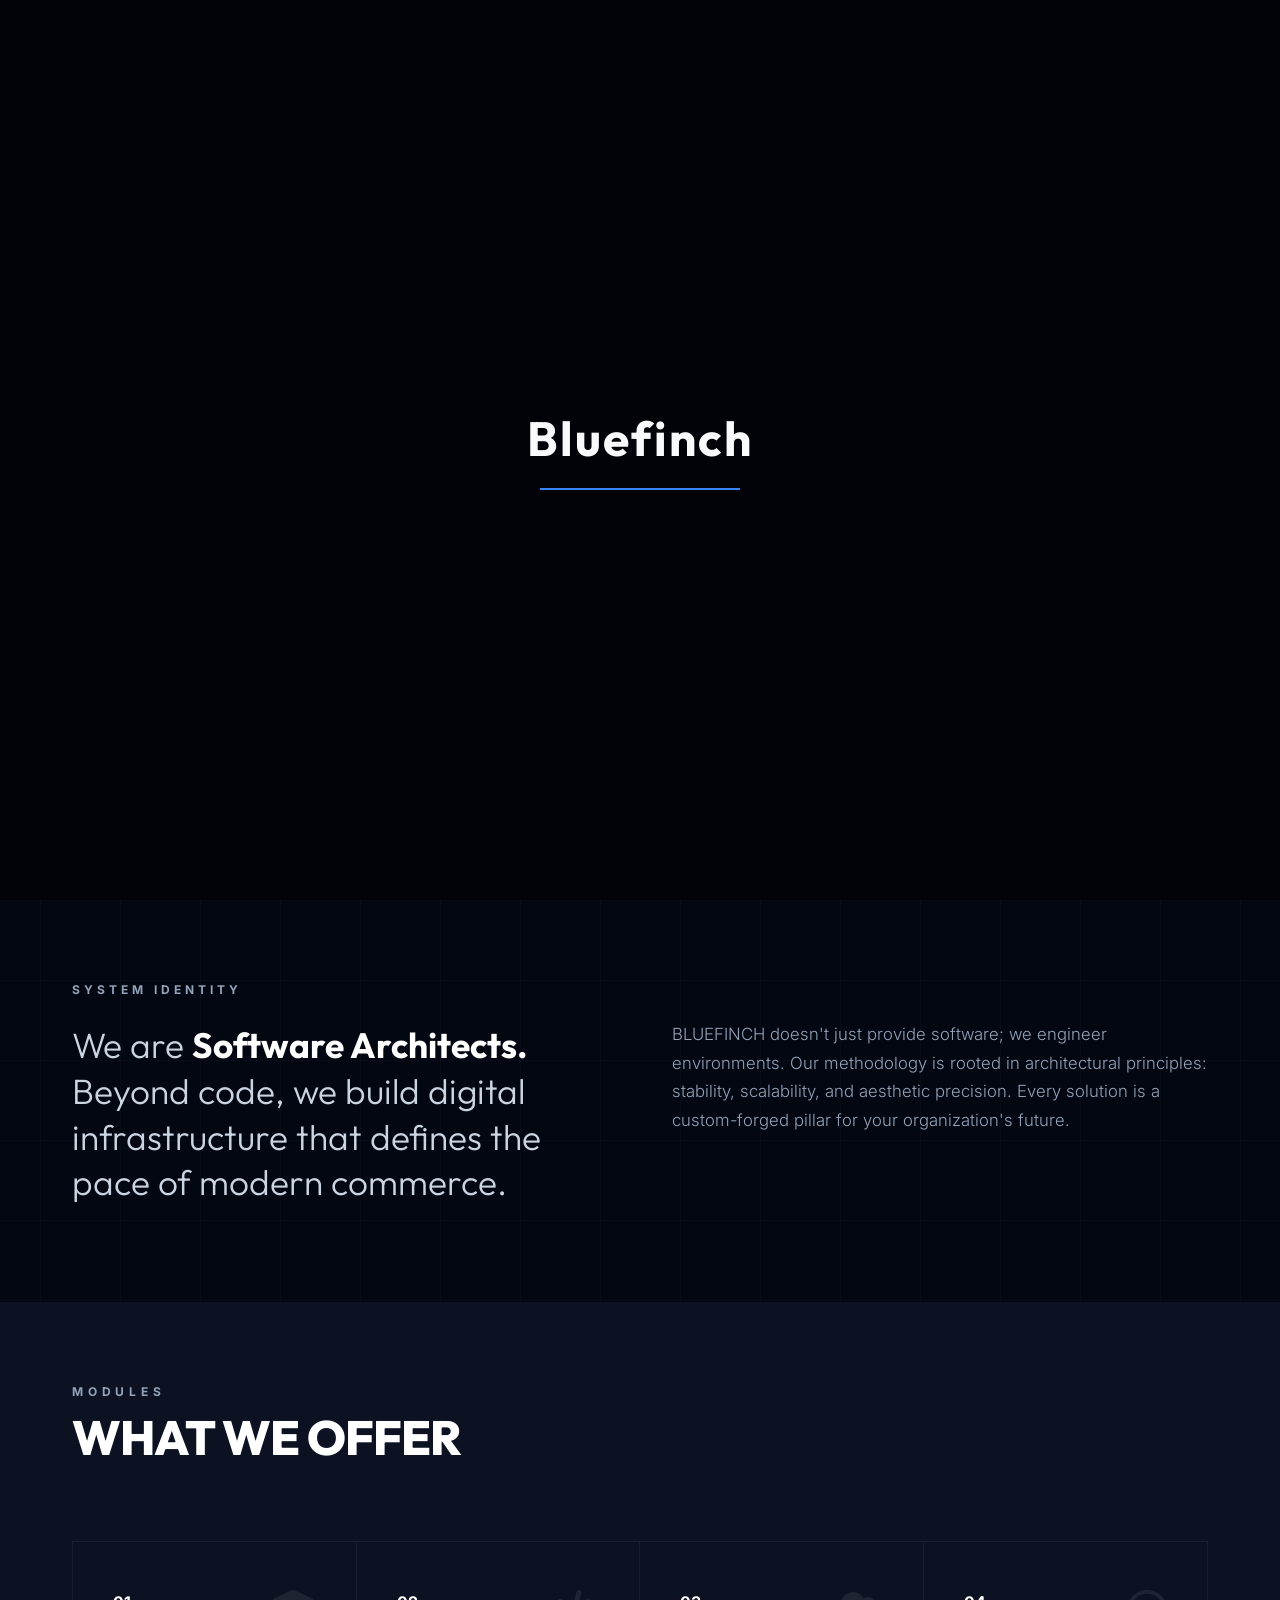
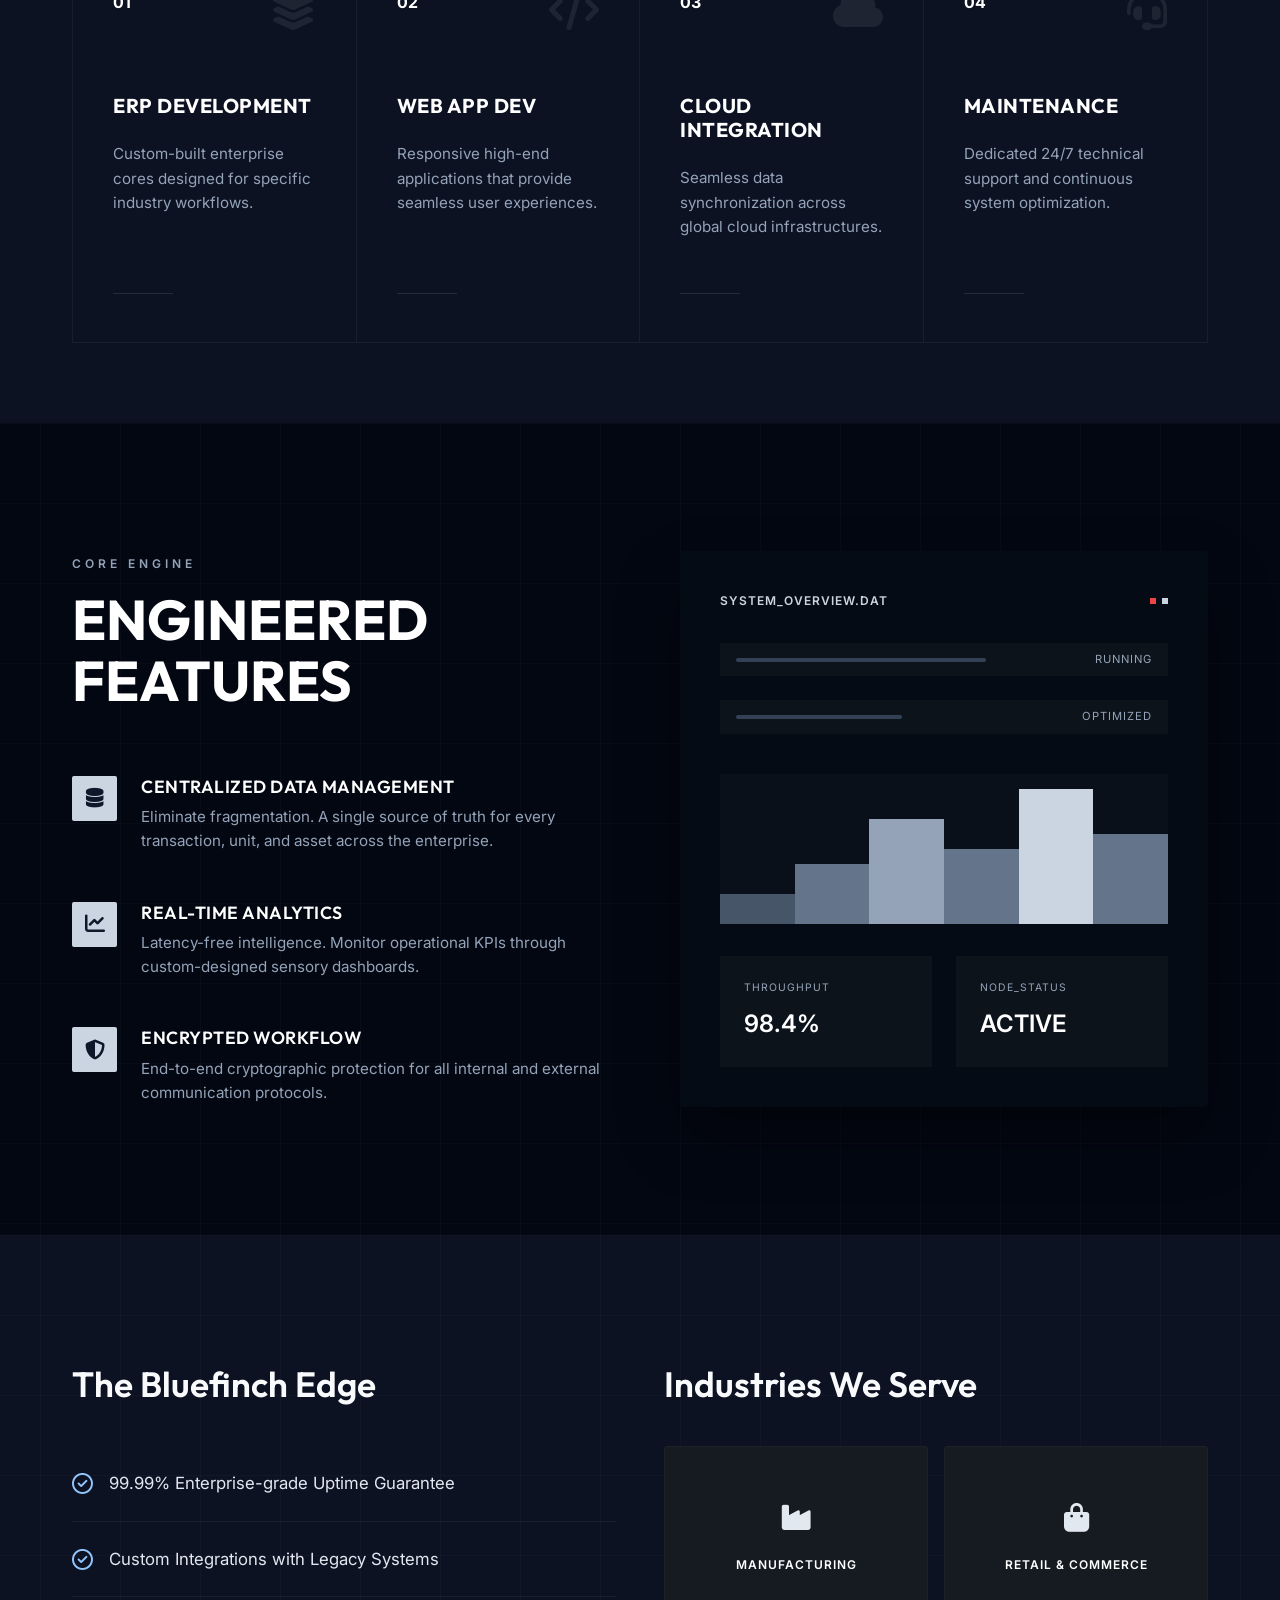
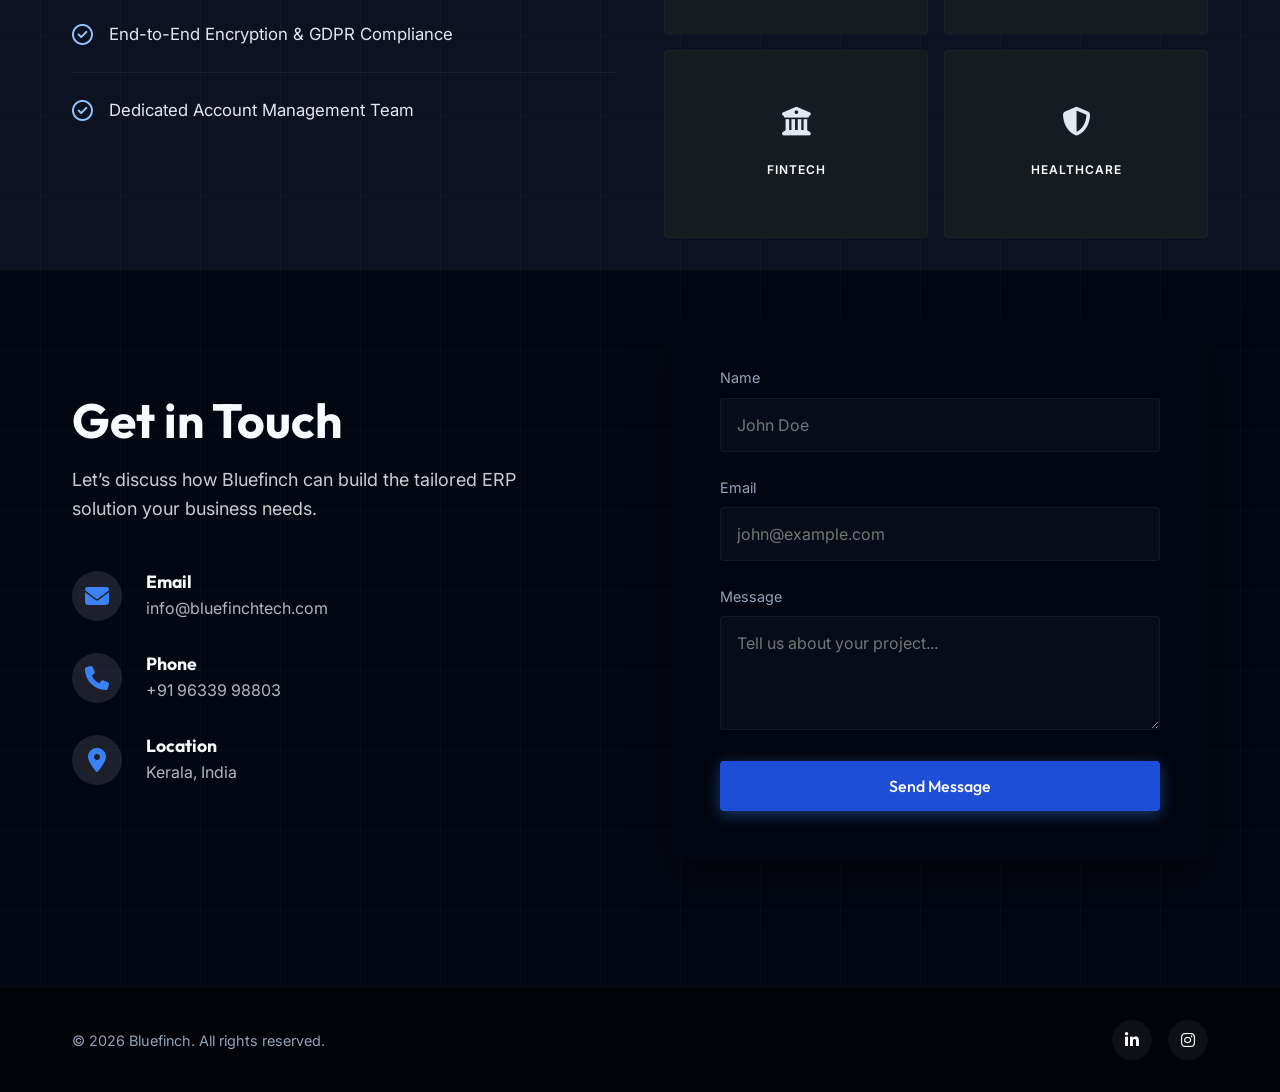
==== commit a2fd51e4: "Updated files" ====
--- a/index.html
+++ b/index.html
@@ -104,7 +104,7 @@
                     <h2 class="module-title">WHAT WE OFFER</h2>
                 </div>
                 <div class="module-header-right">
-                    <div class="layer-btn">SELECT_LAYER_TO_EXPAND</div>
+                    <!-- Layer button removed -->
                 </div>
             </div>
 
@@ -296,7 +296,7 @@
                 </div>
             </div>
             <div class="contact-form-wrapper">
-                <form class="contact-form" action="#">
+                <form class="contact-form" action="mailto:info@bluefinchtech.com" method="POST" enctype="text/plain">
                     <div class="form-group">
                         <label for="name">Name</label>
                         <input type="text" id="name" name="name" placeholder="John Doe" required>
@@ -322,10 +322,7 @@
             <div class="copyright">
                 &copy; <span id="year">2026</span> Bluefinch. All rights reserved.
             </div>
-            <div class="footer-links">
-                <a href="#">Privacy Policy</a>
-                <a href="#">Terms of Service</a>
-            </div>
+            <!-- Removed Footer Links -->
             <div class="social-links">
                 <a href="#" aria-label="LinkedIn"><i class="fa-brands fa-linkedin-in"></i></a>
                 <a href="#" aria-label="Instagram"><i class="fa-brands fa-instagram"></i></a>
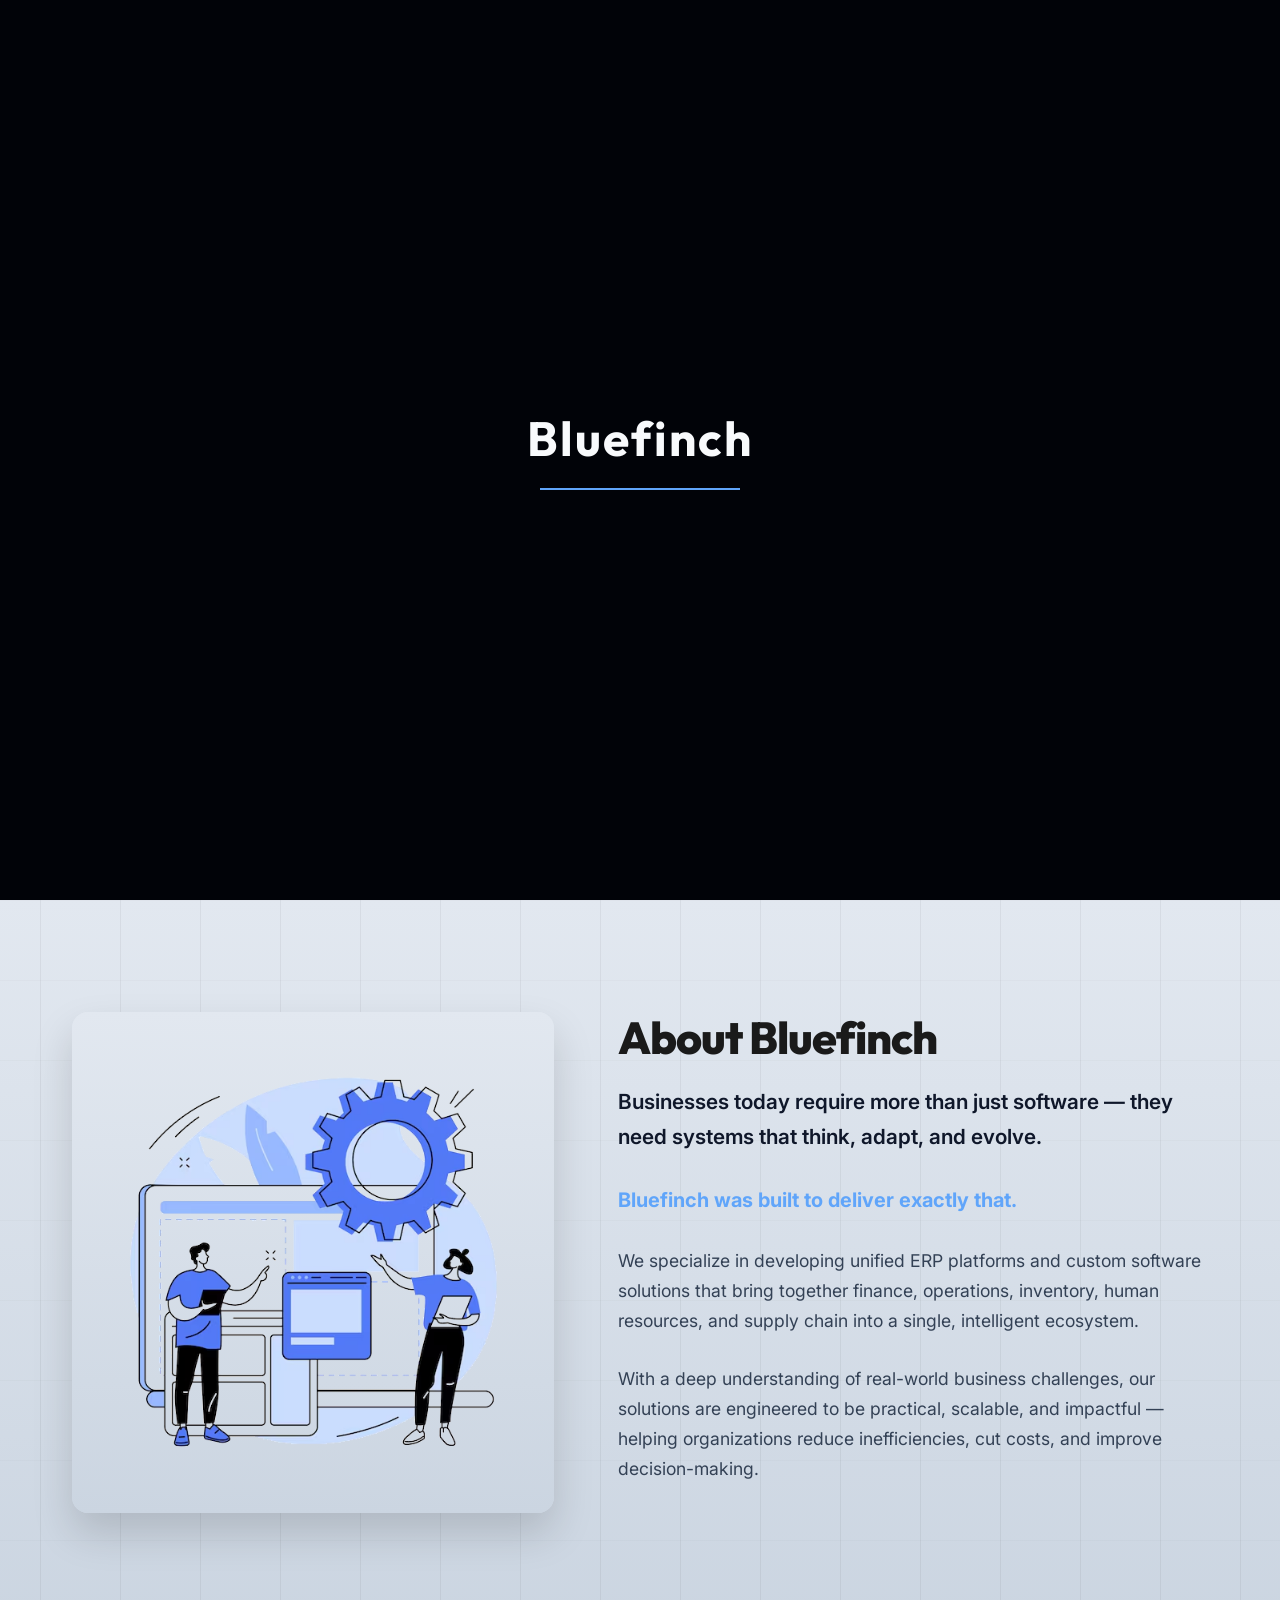
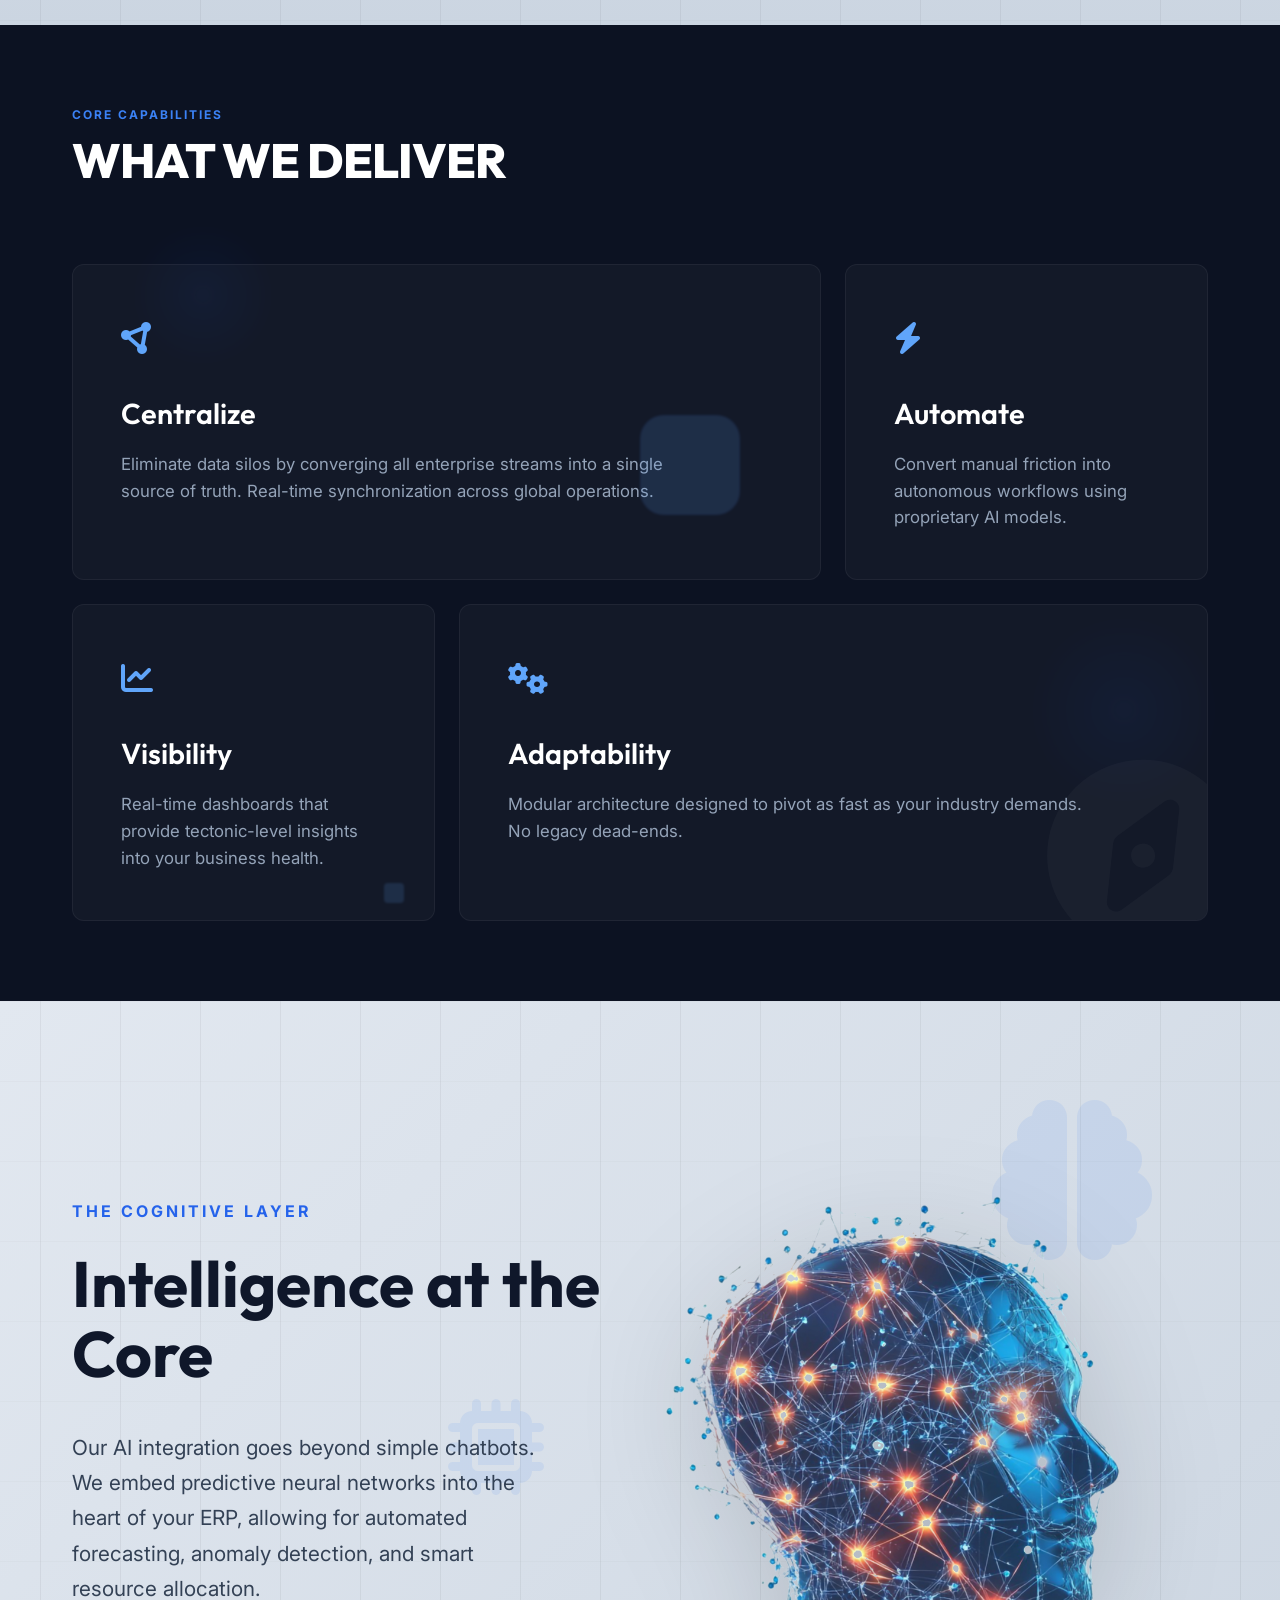
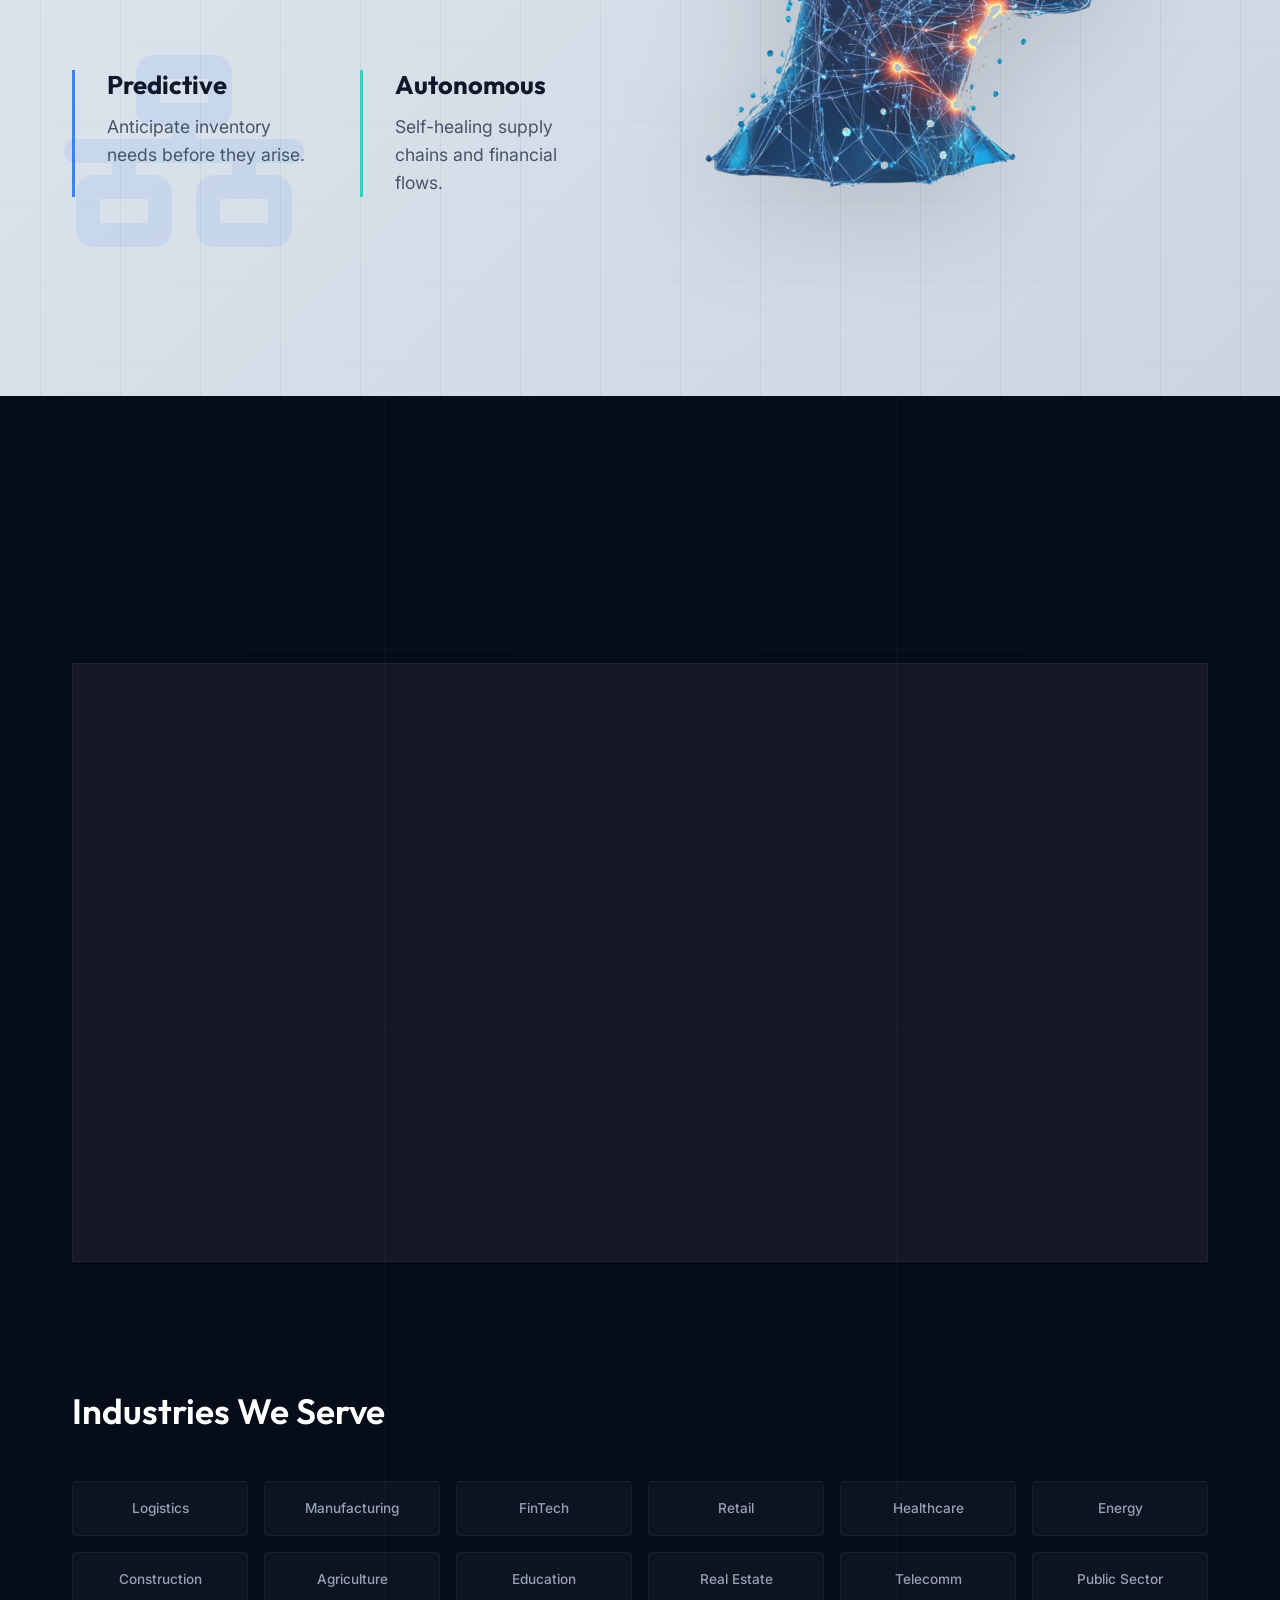
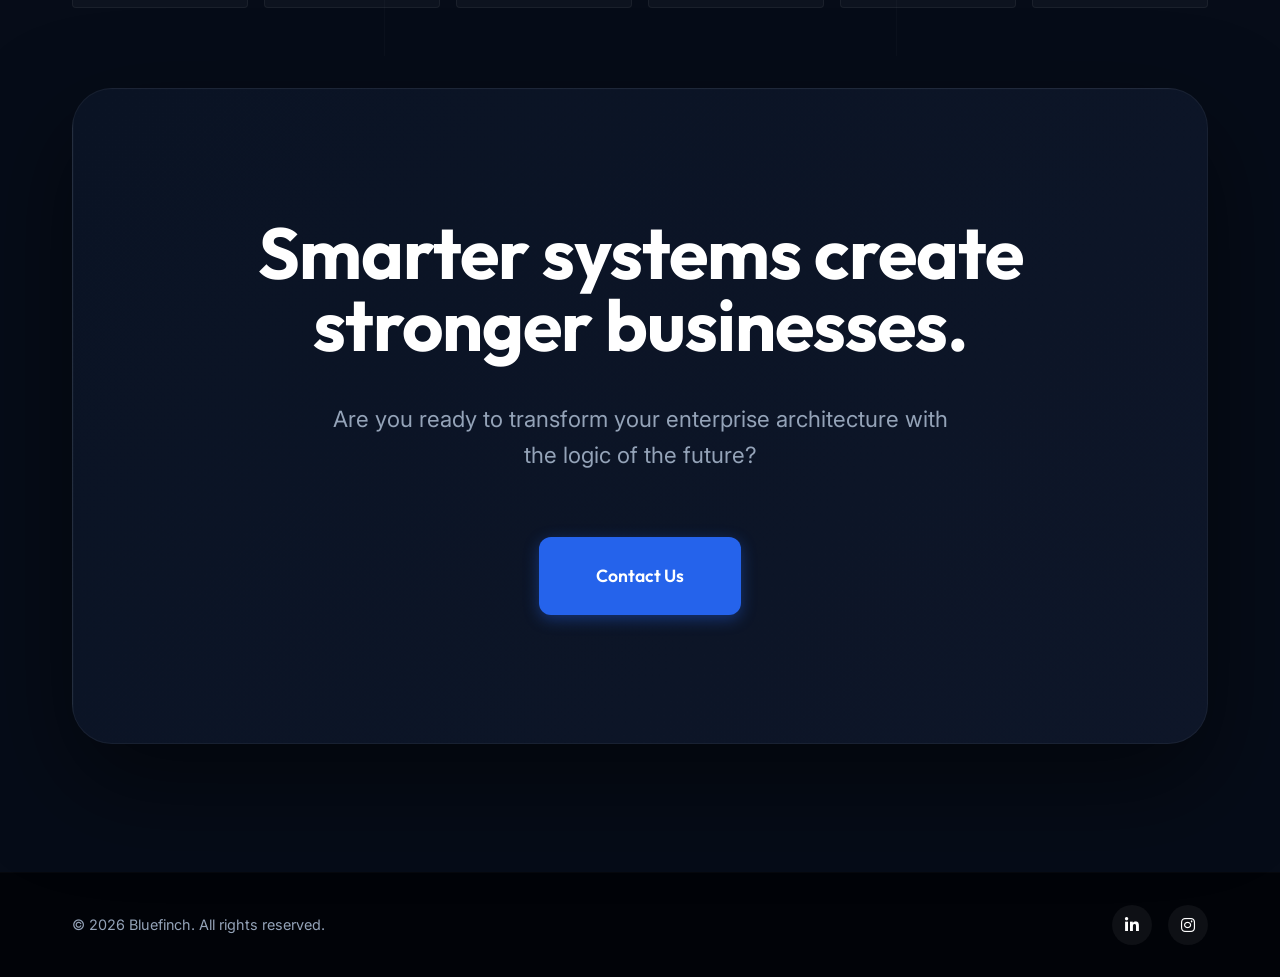
==== commit c877104c: "Added my file" ====
--- a/index.html
+++ b/index.html
@@ -43,12 +43,14 @@
             </a>
             <nav class="nav-links">
                 <a href="#hero">Home</a>
-                <a href="#about">Who We Are</a>
-                <a href="#services">Services</a>
-                <a href="#features">Features</a>
-                <a href="#contact" class="btn btn-nav">Get In Touch</a>
+                <a href="about.html">About</a>
+                <a href="careers.html">Careers</a>
+                <a href="contact.html">Contact</a>
             </nav>
-            <div class="mobile-toggle"><i class="fa-solid fa-bars"></i></div>
+            <div class="mobile-toggle">
+                <span class="menu-text uppercase text-[10px] tracking-[0.2em] font-bold opacity-70">Menu</span>
+                <i class="fa-solid fa-bars"></i>
+            </div>
         </div>
     </header>
 
@@ -73,245 +75,221 @@
         </div>
     </section>
 
-    <!-- About Section -->
-    <section id="about" class="about section bg-alt-1 bg-grid" style="padding: 5rem 0;">
+    <!-- Philosophy Section -->
+    <section id="about" class="philosophy section bg-offwhite bg-grid-light" style="padding: 5rem 0;">
         <div class="container">
-            <div class="container-split split-who-dark">
-                <!-- Left Column -->
-                <div class="who-title-col-dark">
-                    <span class="system-identity">SYSTEM IDENTITY</span>
-                    <h2 class="dark-who-headline">
-                        We are <strong>Software Architects.</strong> Beyond code, we build digital infrastructure that defines the pace of modern commerce.
-                    </h2>
-                </div>
-                <!-- Right Column -->
-                <div class="who-text-col-dark">
-                    <p class="dark-who-desc">
-                        BLUEFINCH doesn't just provide software; we engineer environments. Our methodology is rooted in architectural principles: stability, scalability, and aesthetic precision. Every solution is a custom-forged pillar for your organization's future.
-                    </p>
-                </div>
-            </div>
-        </div>
-    </section>
-
-    <!-- Services Section -->
-    <section id="services" class="services section bg-alt-2" style="padding-top: 5rem; padding-bottom: 5rem;">
-        <div class="container container-wide">
-            <!-- Modular Header -->
-            <div class="module-header">
-                <div class="module-header-left">
-                    <span class="module-label">MODULES</span>
-                    <h2 class="module-title">WHAT WE OFFER</h2>
-                </div>
-                <div class="module-header-right">
-                    <!-- Layer button removed -->
-                </div>
-            </div>
-
-            <!-- Module Rack (Grid) -->
-            <div class="module-rack">
-                <!-- Module 1 -->
-                <div class="module-card">
-                    <div class="module-top">
-                        <span class="module-num">01</span>
-                        <i class="fa-solid fa-layer-group module-bg-icon"></i>
+            <div class="philosophy-box padding-4">
+                <div class="philosophy-split">
+                    <!-- Left Image -->
+                    <div class="philosophy-image-wrapper fade-up-hook">
+                        <img src="philosophy_v2.png" alt="Intelligence Architecture" class="phi-img">
                     </div>
-                    <h3 class="module-name">ERP DEVELOPMENT</h3>
-                    <p class="module-desc">Custom-built enterprise cores designed for specific industry workflows.</p>
-                    <div class="module-line"></div>
-                </div>
-                <!-- Module 2 -->
-                <div class="module-card">
-                    <div class="module-top">
-                        <span class="module-num">02</span>
-                        <i class="fa-solid fa-code module-bg-icon"></i>
-                    </div>
-                    <h3 class="module-name">WEB APP DEV</h3>
-                    <p class="module-desc">Responsive high-end applications that provide seamless user experiences.</p>
-                    <div class="module-line"></div>
-                </div>
-                <!-- Module 3 -->
-                <div class="module-card">
-                    <div class="module-top">
-                        <span class="module-num">03</span>
-                        <i class="fa-solid fa-cloud module-bg-icon"></i>
-                    </div>
-                    <h3 class="module-name">CLOUD INTEGRATION</h3>
-                    <p class="module-desc">Seamless data synchronization across global cloud infrastructures.</p>
-                    <div class="module-line"></div>
-                </div>
-                <!-- Module 4 -->
-                <div class="module-card">
-                    <div class="module-top">
-                        <span class="module-num">04</span>
-                        <i class="fa-solid fa-headset module-bg-icon"></i>
-                    </div>
-                    <h3 class="module-name">MAINTENANCE</h3>
-                    <p class="module-desc">Dedicated 24/7 technical support and continuous system optimization.</p>
-                    <div class="module-line"></div>
-                </div>
-            </div>
-        </div>
-    </section>
-
-    <!-- Features Section (Engineered) -->
-    <section id="features" class="features section bg-alt-1 bg-grid" style="padding: 8rem 0;">
-        <div class="container container-split align-center" style="gap: 5rem;">
-            <!-- Left Text Column -->
-            <div class="engine-text-col w-full">
-                <span class="engine-label">CORE ENGINE</span>
-                <h2 class="engine-headline">ENGINEERED<br>FEATURES</h2>
-                <div class="engine-feature-list">
-                    <div class="engine-item">
-                        <div class="engine-icon-box"><i class="fa-solid fa-database"></i></div>
-                        <div class="engine-item-content">
-                            <h4>CENTRALIZED DATA MANAGEMENT</h4>
-                            <p>Eliminate fragmentation. A single source of truth for every transaction, unit, and asset across the enterprise.</p>
+                    <!-- Right Content -->
+                    <div class="philosophy-content">
+                        <h2 class="phi-title fade-up-hook">About Bluefinch</h2>
+                        <div class="phi-body-text">
+                            <p class="phi-lead fade-up-hook">
+                                Businesses today require more than just software — they need systems that think, adapt, and evolve.
+                            </p>
+                            <p class="phi-accent fade-up-hook">
+                                Bluefinch was built to deliver exactly that.
+                            </p>
+                            <p class="fade-up-hook">
+                                We specialize in developing unified ERP platforms and custom software solutions that bring together finance, operations, inventory, human resources, and supply chain into a single, intelligent ecosystem.
+                            </p>
+                            <p class="fade-up-hook">
+                                With a deep understanding of real-world business challenges, our solutions are engineered to be practical, scalable, and impactful — helping organizations reduce inefficiencies, cut costs, and improve decision-making.
+                            </p>
                         </div>
                     </div>
-                    <div class="engine-item">
-                        <div class="engine-icon-box"><i class="fa-solid fa-chart-line"></i></div>
-                        <div class="engine-item-content">
-                            <h4>REAL-TIME ANALYTICS</h4>
-                            <p>Latency-free intelligence. Monitor operational KPIs through custom-designed sensory dashboards.</p>
-                        </div>
+                </div>
+            </div>
+        </div>
+    </section>
+
+    <!-- Services Section -->
+    <section id="services" class="services section bg-alt-2 bg-grid" style="padding-top: 5rem; padding-bottom: 5rem;">
+        <div class="container container-wide">
+            <!-- Capability Header -->
+            <div class="module-header fade-up-hook">
+                <div class="module-header-left">
+                    <span class="module-label" style="color: #3b82f6; letter-spacing: 2px;">CORE CAPABILITIES</span>
+                    <h2 class="module-title">What We Deliver</h2>
+                </div>
+            </div>
+
+            <!-- Background Animated Elements -->
+            <div class="bg-animation-wrap">
+                <div class="bg-particle p1"></div>
+                <div class="bg-particle p2"></div>
+                <div class="bg-particle p3"></div>
+                <div class="bg-particle p4"></div>
+            </div>
+
+            <!-- Capability Grid -->
+            <div class="capability-grid">
+                <!-- Card 1: Centralize (Wide) -->
+                <div class="cap-card cap-wide fade-up-hook">
+                    <div class="cap-icon"><i class="fa-solid fa-circle-nodes"></i></div>
+                    <h3 class="cap-title">Centralize</h3>
+                    <p class="cap-desc">Eliminate data silos by converging all enterprise streams into a single source of truth. Real-time synchronization across global operations.</p>
+                </div>
+                
+                <!-- Card 2: Automate (Narrow) -->
+                <div class="cap-card cap-narrow fade-up-hook">
+                    <div class="cap-icon"><i class="fa-solid fa-bolt"></i></div>
+                    <h3 class="cap-title">Automate</h3>
+                    <p class="cap-desc">Convert manual friction into autonomous workflows using proprietary AI models.</p>
+                </div>
+
+                <!-- Card 3: Visibility (Narrow) -->
+                <div class="cap-card cap-narrow fade-up-hook">
+                    <div class="cap-icon"><i class="fa-solid fa-chart-line"></i></div>
+                    <h3 class="cap-title">Visibility</h3>
+                    <p class="cap-desc">Real-time dashboards that provide tectonic-level insights into your business health.</p>
+                </div>
+
+                <!-- Card 4: Adaptability (Wide) -->
+                <div class="cap-card cap-wide fade-up-hook">
+                    <div class="cap-icon"><i class="fa-solid fa-gears"></i></div>
+                    <h3 class="cap-title">Adaptability</h3>
+                    <p class="cap-desc">Modular architecture designed to pivot as fast as your industry demands. No legacy dead-ends.</p>
+                    <i class="fa-solid fa-compass cap-watermark"></i>
+                </div>
+            </div>
+        </div>
+    </section>
+
+    <!-- Intelligence Section (Cognitive Layer) -->
+    <section id="intelligence" class="intelligence section bg-light-grey bg-grid-light" style="padding: 8rem 0; overflow: hidden;">
+        <!-- Animated Background Elements -->
+        <div class="intel-bg-wrap">
+            <div class="intel-particle ip1"><i class="fa-solid fa-brain"></i></div>
+            <div class="intel-particle ip2"><i class="fa-solid fa-network-wired"></i></div>
+            <div class="intel-particle ip3"><i class="fa-solid fa-microchip"></i></div>
+            <div class="intel-particle ip4"><i class="fa-solid fa-diagram-project"></i></div>
+        </div>
+        <div class="container container-split align-center" style="gap: 5rem; position: relative; z-index: 1;">
+            <!-- Left Text Column -->
+            <div class="intel-text-col w-full">
+                <span class="intel-label fade-up-hook">THE COGNITIVE LAYER</span>
+                <h2 class="intel-headline fade-up-hook">Intelligence at the Core</h2>
+                <p class="intel-desc fade-up-hook">
+                    Our AI integration goes beyond simple chatbots. We embed predictive neural networks into the heart of your ERP, allowing for automated forecasting, anomaly detection, and smart resource allocation.
+                </p>
+                
+                <div class="intel-points">
+                    <div class="intel-point fade-up-hook" style="border-left: 3px solid #3b82f6;">
+                        <h4>Predictive</h4>
+                        <p>Anticipate inventory needs before they arise.</p>
                     </div>
-                    <div class="engine-item">
-                        <div class="engine-icon-box"><i class="fa-solid fa-shield-halved"></i></div>
-                        <div class="engine-item-content">
-                            <h4>ENCRYPTED WORKFLOW</h4>
-                            <p>End-to-end cryptographic protection for all internal and external communication protocols.</p>
-                        </div>
+                    <div class="intel-point fade-up-hook" style="border-left: 3px solid #2dd4bf;">
+                        <h4>Autonomous</h4>
+                        <p>Self-healing supply chains and financial flows.</p>
                     </div>
                 </div>
             </div>
             
-            <!-- Right Graphic Column -->
-            <div class="engine-graphic-col w-full">
-                <div class="engine-mockup">
-                    <div class="mockup-top-bar">
-                        <span class="mock-filename">SYSTEM_OVERVIEW.DAT</span>
-                        <div class="mock-dots">
-                            <span class="dot-m red-m"></span>
-                            <span class="dot-m grey-m"></span>
-                        </div>
-                    </div>
-                    <div class="mockup-process">
-                        <div class="process-line"><div class="line-fill w-60"></div><span class="p-status">RUNNING</span></div>
-                        <div class="process-line"><div class="line-fill w-40"></div><span class="p-status">OPTIMIZED</span></div>
-                    </div>
-                    <div class="mockup-chart">
-                        <div class="bar h-20"></div>
-                        <div class="bar h-40"></div>
-                        <div class="bar h-70"></div>
-                        <div class="bar h-50"></div>
-                        <div class="bar h-90"></div>
-                        <div class="bar h-60"></div>
-                    </div>
-                    <div class="mockup-stats">
-                        <div class="m-stat-box">
-                            <span class="m-stat-label">THROUGHPUT</span>
-                            <span class="m-stat-val">98.4%</span>
-                        </div>
-                        <div class="m-stat-box">
-                            <span class="m-stat-label">NODE_STATUS</span>
-                            <span class="m-stat-val text-white uppercase" style="font-weight:600; font-size: 1.5rem;">ACTIVE</span>
-                        </div>
-                    </div>
-                </div>
-            </div>
-        </div>
-    </section>
-
-    <!-- Why Choose Us & Industries -->
-    <section class="dual-section section edge-section bg-alt-2 bg-grid" style="padding-bottom: 2rem;">
-        <div class="container container-split" style="gap: 3rem; align-items: start;">
-            <!-- Why Choose Us -->
-            <div class="why-us w-full">
-                <h2 class="edge-title text-white mb-5" style="font-size: 2.2rem; font-weight: 600;">The Bluefinch Edge</h2>
-                <ul class="edge-list">
-                    <li><i class="fa-regular fa-circle-check text-blue-muted"></i> 99.99% Enterprise-grade Uptime Guarantee</li>
-                    <li><i class="fa-regular fa-circle-check text-blue-muted"></i> Custom Integrations with Legacy Systems</li>
-                    <li><i class="fa-regular fa-circle-check text-blue-muted"></i> End-to-End Encryption & GDPR Compliance</li>
-                    <li class="no-border"><i class="fa-regular fa-circle-check text-blue-muted"></i> Dedicated Account Management Team</li>
-                </ul>
-            </div>
-
-            <!-- Industries We Serve -->
-            <div class="industries w-full">
-                <h2 class="edge-title text-white mb-5" style="font-size: 2.2rem; font-weight: 600;">Industries We Serve</h2>
-                <div class="ind-grid">
-                    <div class="ind-card">
-                        <i class="fa-solid fa-industry ind-icon"></i>
-                        <span class="ind-text">MANUFACTURING</span>
-                    </div>
-                    <div class="ind-card">
-                        <i class="fa-solid fa-bag-shopping ind-icon"></i>
-                        <span class="ind-text">RETAIL & COMMERCE</span>
-                    </div>
-                    <div class="ind-card">
-                        <i class="fa-solid fa-building-columns ind-icon"></i>
-                        <span class="ind-text">FINTECH</span>
-                    </div>
-                    <div class="ind-card">
-                        <i class="fa-solid fa-shield-halved ind-icon"></i>
-                        <span class="ind-text">HEALTHCARE</span>
-                    </div>
-                </div>
-            </div>
-        </div>
-    </section>
-
-    <!-- Contact Section -->
-    <section id="contact" class="contact section bg-alt-1 bg-grid" style="padding-top: 3rem;">
-        <div class="container container-split">
-            <div class="contact-info">
-                <div class="section-heading" style="margin-bottom: 2rem;">
-                    <h2 class="section-title">Get in Touch</h2>
-                    <p class="contact-subtitle">Let’s discuss how Bluefinch can build the tailored ERP solution your
-                        business needs.</p>
-                </div>
-                <div class="contact-methods">
-                    <div class="method">
-                        <i class="fa-solid fa-envelope"></i>
-                        <div>
-                            <h5>Email</h5>
-                            <p>info@bluefinchtech.com</p>
-                        </div>
-                    </div>
-                    <div class="method">
-                        <i class="fa-solid fa-phone"></i>
-                        <div>
-                            <h5>Phone</h5>
-                            <p>+91 96339 98803</p>
-                        </div>
-                    </div>
-                    <div class="method">
-                        <i class="fa-solid fa-location-dot"></i>
-                        <div>
-                            <h5>Location</h5>
-                            <p>Kerala, India</p>
-                        </div>
-                    </div>
-                </div>
-            </div>
-            <div class="contact-form-wrapper">
-                <form class="contact-form" action="mailto:info@bluefinchtech.com" method="POST" enctype="text/plain">
-                    <div class="form-group">
-                        <label for="name">Name</label>
-                        <input type="text" id="name" name="name" placeholder="John Doe" required>
-                    </div>
-                    <div class="form-group">
-                        <label for="email">Email</label>
-                        <input type="email" id="email" name="email" placeholder="john@example.com" required>
-                    </div>
-                    <div class="form-group">
-                        <label for="message">Message</label>
-                        <textarea id="message" name="message" rows="4" placeholder="Tell us about your project..."
-                            required></textarea>
-                    </div>
-                    <button type="submit" class="btn btn-primary btn-block">Send Message</button>
-                </form>
+            <!-- Right Illustration Column -->
+            <div class="intel-image-col w-full">
+                <div class="intel-image-wrapper fade-up-hook">
+                    <img src="ai_intelligence.png" alt="Intelligence at the Core" class="intel-img">
+                </div>
+            </div>
+        </div>
+    </section>
+
+    <!-- Services & Industries Section (Unified Block) -->
+    <section id="services-overhaul" class="services-overhaul section bg-darker bg-grid" style="padding: 6rem 0 3rem 0; overflow: hidden;">
+        <!-- Animated Gradient Blobs -->
+        <div class="gradient-blobs">
+            <div class="blob b-1"></div>
+            <div class="blob b-2"></div>
+            <div class="blob b-3"></div>
+        </div>
+        
+        <!-- Moving Lines Background -->
+        <div class="moving-lines-bg">
+            <div class="m-line l-1"></div>
+            <div class="m-line l-2"></div>
+            <div class="m-line l-3"></div>
+            <div class="m-line l-4"></div>
+        </div>
+
+        <div class="container container-wide" style="position: relative; z-index: 1;">
+            
+            <!-- Tier 2: Our Services -->
+            <div class="services-header fade-up-hook">
+                <div class="s-header-left">
+                    <span class="s-label" style="color: #3b82f6; letter-spacing: 2px;">PRECISION ENGINEERING</span>
+                    <h2 class="s-title">Our Services</h2>
+                </div>
+            </div>
+
+            <div class="services-grid">
+                <div class="s-card fade-up-hook">
+                    <div class="s-icon"><i class="fa-solid fa-code"></i></div>
+                    <h3>Software Development</h3>
+                    <p>Custom-built applications tailored to your specific operational DNA.</p>
+                </div>
+                <div class="s-card fade-up-hook">
+                    <div class="s-icon"><i class="fa-solid fa-database"></i></div>
+                    <h3>ERP Development</h3>
+                    <p>Robust resource planning architectures for enterprise-grade complexity.</p>
+                </div>
+                <div class="s-card fade-up-hook">
+                    <div class="s-icon"><i class="fa-solid fa-brain"></i></div>
+                    <h3>AI Integration</h3>
+                    <p>Embedding neural networks into existing stacks for intelligent automation.</p>
+                </div>
+                <div class="s-card fade-up-hook">
+                    <div class="s-icon"><i class="fa-solid fa-cloud"></i></div>
+                    <h3>Cloud Solutions</h3>
+                    <p>High-availability cloud infrastructure designed for zero-downtime scaling.</p>
+                </div>
+                <div class="s-card fade-up-hook">
+                    <div class="s-icon"><i class="fa-solid fa-chart-area"></i></div>
+                    <h3>Data Migration</h3>
+                    <p>Seamless transition of legacy datasets into modern architectures with zero loss.</p>
+                </div>
+                <div class="s-card fade-up-hook">
+                    <div class="s-icon"><i class="fa-solid fa-shield-alt"></i></div>
+                    <h3>Security Mesh</h3>
+                    <p>Advanced encryption and threat detection built into every layer of code.</p>
+                </div>
+            </div>
+
+            <!-- Tier 3: Industries We Serve -->
+            <div class="industries-overhaul fade-up-hook">
+                <h2 class="ind-title">Industries We Serve</h2>
+                <div class="ind-pill-grid">
+                    <div class="ind-pill">Logistics</div>
+                    <div class="ind-pill">Manufacturing</div>
+                    <div class="ind-pill">FinTech</div>
+                    <div class="ind-pill">Retail</div>
+                    <div class="ind-pill">Healthcare</div>
+                    <div class="ind-pill">Energy</div>
+                    <div class="ind-pill">Construction</div>
+                    <div class="ind-pill">Agriculture</div>
+                    <div class="ind-pill">Education</div>
+                    <div class="ind-pill">Real Estate</div>
+                    <div class="ind-pill">Telecomm</div>
+                    <div class="ind-pill">Public Sector</div>
+                </div>
+            </div>
+
+        </div>
+    </section>
+
+    <!-- Final CTA Section -->
+    <section id="cta" class="cta-section section bg-darker" style="padding: 2rem 0 8rem 0;">
+        <div class="container">
+            <div class="cta-card fade-up-hook">
+                <h2 class="cta-headline">Smarter systems create<br>stronger businesses.</h2>
+                <p class="cta-subheadline">Are you ready to transform your enterprise architecture with<br>the logic of the future?</p>
+                <div class="cta-actions">
+                    <a href="contact.html" class="btn btn-primary btn-lg">Contact Us</a>
+                </div>
             </div>
         </div>
     </section>
--- a/style.css
+++ b/style.css
@@ -11,11 +11,11 @@
     /* Card background */
     --bg-glass: rgba(10, 19, 36, 0.6);
 
-    --primary: #1d4ed8;
-    /* Luxury Tech Dark Blue */
-    --primary-light: #3b82f6;
-    /* Bright Blue Accent */
-    --primary-glow: rgba(59, 130, 246, 0.4);
+    --primary: #2563eb;
+    /* Vibrant Azure Blue */
+    --primary-light: #60a5fa;
+    /* Light Azure Accent */
+    --primary-glow: rgba(37, 99, 235, 0.4);
 
     --text-main: #f8fafc;
     --text-muted: #94a3b8;
@@ -50,6 +50,29 @@
     line-height: 1.6;
     overflow-x: hidden;
     -webkit-font-smoothing: antialiased;
+    background-color: var(--bg-main);
+}
+
+body::before {
+    content: "";
+    position: fixed;
+    top: 0;
+    left: 0;
+    width: 100%;
+    height: 100%;
+    pointer-events: none;
+    z-index: -1;
+}
+
+/* Ensure sections allow background columns to show or play nice with them */
+section {
+    position: relative;
+    z-index: 10;
+}
+
+.grid-bg {
+    /* Reduce opacity of grid to let vertical columns dominate */
+    background-image: radial-gradient(circle, rgba(67, 70, 86, 0.1) 1px, transparent 1px);
 }
 
 /* Typography */
@@ -68,6 +91,114 @@
 .highlight {
     color: var(--primary-light);
     display: inline-block;
+}
+
+.bg-light-grey {
+    background: linear-gradient(135deg, #e2e8f0 0%, #cbd5e1 100%);
+    position: relative; /* Ensure relative for bg elements */
+}
+
+/* Intelligence Section */
+.intel-label {
+    font-size: 1rem;
+    font-weight: 700;
+    color: var(--primary);
+    letter-spacing: 3px;
+    margin-bottom: 1.5rem;
+    display: block;
+}
+
+.intel-headline {
+    font-size: 4rem;
+    font-weight: 700;
+    color: #0f172a;
+    margin-bottom: 2.5rem;
+    line-height: 1.1;
+}
+
+.intel-desc {
+    font-size: 1.3rem;
+    color: #334155;
+    line-height: 1.7;
+    margin-bottom: 4rem;
+    max-width: 90%;
+}
+
+.intel-points {
+    display: grid;
+    grid-template-columns: 1fr 1fr;
+    gap: 3rem;
+}
+
+.intel-point {
+    padding-left: 2rem;
+}
+
+.intel-point h4 {
+    font-size: 1.6rem;
+    color: #0f172a;
+    margin-bottom: 0.75rem;
+    font-weight: 700;
+}
+
+.intel-point p {
+    font-size: 1.1rem;
+    color: #475569;
+    line-height: 1.6;
+}
+
+.intel-image-wrapper {
+    position: relative;
+    display: flex;
+    justify-content: flex-end;
+    align-items: center;
+    perspective: 1000px;
+}
+
+.intel-img {
+    max-width: 140%; /* Scaled up */
+    width: 140%;
+    height: auto;
+    filter: drop-shadow(0 20px 60px rgba(0,0,0,0.15));
+    transform: translateX(10%); /* Slight offset to fill space */
+}
+
+/* Light Background Animations */
+.intel-bg-wrap {
+    position: absolute;
+    inset: 0;
+    pointer-events: none;
+    z-index: 0;
+    overflow: hidden;
+}
+
+.intel-particle {
+    position: absolute;
+    color: rgba(59, 130, 246, 0.1);
+    display: flex;
+    align-items: center;
+    justify-content: center;
+    font-size: 8rem; /* Large subtle icons */
+    pointer-events: none;
+}
+
+.ip1 { top: 10%; right: 10%; font-size: 10rem; animation: float-slow 20s infinite ease-in-out; }
+.ip2 { bottom: 15%; left: 5%; font-size: 12rem; animation: float-slow 25s infinite ease-in-out reverse; }
+.ip3 { top: 40%; left: 35%; font-size: 6rem; animation: rotate-slow 35s infinite linear; }
+.ip4 { bottom: 20%; right: 40%; font-size: 8rem; opacity: 0.05; animation: float-slow 18s infinite ease-in-out; }
+
+@media (max-width: 992px) {
+    .intel-headline {
+        font-size: 2.5rem;
+    }
+    .intel-points {
+        grid-template-columns: 1fr;
+        gap: 2rem;
+    }
+    .intel-image-wrapper {
+        justify-content: center;
+        margin-top: 3rem;
+    }
 }
 
 .dot {
@@ -292,11 +423,11 @@
 }
 
 .navbar.scrolled {
-    background: rgba(2, 6, 16, 0.85);
-    backdrop-filter: blur(16px);
-    -webkit-backdrop-filter: blur(16px);
+    background-color: #000000 !important;
+    background: #000000 !important;
     padding: 1rem 0;
-    border-bottom: 1px solid rgba(255, 255, 255, 0.05);
+    border-bottom: 1px solid rgba(255, 255, 255, 0.1);
+    box-shadow: 0 10px 40px rgba(0, 0, 0, 0.8) !important;
 }
 
 .nav-container {
@@ -350,8 +481,58 @@
 
 .mobile-toggle {
     display: none;
-    font-size: 1.5rem;
+    align-items: center;
+    gap: 0.75rem;
+    padding: 0.5rem 1rem;
+    background: rgba(255, 255, 255, 0.05);
+    border: 1px solid rgba(255, 255, 255, 0.1);
+    border-radius: 50px;
+    font-size: 0.85rem;
+    font-weight: 600;
+    color: #fff;
     cursor: pointer;
+    z-index: 1001;
+    transition: var(--transition);
+}
+
+.mobile-toggle:hover {
+    background: rgba(255, 255, 255, 0.1);
+    border-color: var(--primary-light);
+}
+
+.mobile-toggle .menu-text {
+    letter-spacing: 1px;
+}
+
+@media (max-width: 768px) {
+    .mobile-toggle {
+        display: flex;
+    }
+
+    .nav-links {
+        position: fixed;
+        top: 0;
+        right: -100%;
+        width: 100%;
+        height: 100vh;
+        background: rgba(1, 3, 8, 0.98);
+        backdrop-filter: blur(20px);
+        flex-direction: column;
+        justify-content: center;
+        align-items: center;
+        transition: var(--transition);
+        z-index: 1000;
+        gap: 3rem;
+    }
+
+    .nav-links.active {
+        right: 0;
+    }
+
+    .nav-links a {
+        font-size: 2rem !important;
+        font-weight: 700 !important;
+    }
 }
 
 /*=============================================
@@ -369,18 +550,27 @@
     background-color: #0c1222 !important;
 }
 
+.bg-offwhite {
+    background: linear-gradient(180deg, #e2e8f0 0%, #cbd5e1 100%) !important;
+}
+
 .bg-grid {
     position: relative;
     z-index: 1;
 }
 
-.bg-grid::before {
+.bg-grid-light {
+    position: relative;
+    z-index: 1;
+}
+
+.bg-grid-light::before {
     content: '';
     position: absolute;
     inset: 0;
     background-image:
-        linear-gradient(rgba(255, 255, 255, 0.02) 1px, transparent 1px),
-        linear-gradient(90deg, rgba(255, 255, 255, 0.02) 1px, transparent 1px);
+        linear-gradient(rgba(0, 0, 0, 0.02) 1px, transparent 1px),
+        linear-gradient(90deg, rgba(0, 0, 0, 0.05) 1px, transparent 1px);
     background-size: 80px 80px;
     background-position: center top;
     z-index: -1;
@@ -541,52 +731,128 @@
 }
 
 /*=============================================
-=            About Section (Dark System Id)   =
+=            Philosophy Section               =
 =============================================*/
-.split-who-dark {
+/* Glass box properties moved/removed */
+
+.padding-4 {
+    padding: 2rem 0;
+}
+
+.philosophy-split {
     display: grid;
+    grid-template-columns: 0.9fr 1.1fr;
+    gap: 4rem;
+    align-items: center;
+}
+
+.philosophy-image-wrapper {
+    border-radius: 16px;
+    overflow: hidden;
+    position: relative;
+    box-shadow: 0 20px 40px rgba(0,0,0,0.15);
+    height: 100%;
+    /* Mask the grid background behind the illustration */
+    background: linear-gradient(180deg, #e2e8f0 0%, #cbd5e1 100%);
+    z-index: 2;
+}
+
+.phi-img {
+    width: 100%;
+    height: 100%;
+    object-fit: cover;
+    display: block;
+    min-height: 450px;
+}
+
+.phi-title {
+    font-size: 2.8rem;
+    font-weight: 800;
+    color: #1a1a1a;
+    line-height: 1.15;
+    margin-bottom: 1.25rem;
+    letter-spacing: -1px;
+}
+
+.phi-subtitle {
+    font-size: 1.15rem;
+    color: #4b5563;
+    line-height: 1.7;
+    margin-bottom: 2rem;
+    font-weight: 400;
+}
+
+.phi-body-text p {
+    font-size: 1.1rem;
+    line-height: 1.7;
+    color: #334155;
+    margin-bottom: 1.8rem;
+    font-family: var(--font-body);
+}
+
+.phi-lead {
+    font-family: var(--font-heading);
+    font-size: 1.3rem !important;
+    font-weight: 600;
+    color: #0f172a !important;
+    line-height: 1.4;
+}
+
+.phi-accent {
+    font-family: var(--font-heading);
+    font-size: 1.25rem !important;
+    font-weight: 700;
+    color: var(--primary-light) !important;
+}
+
+.phi-features {
+    display: flex;
+    flex-direction: column;
+    gap: 2rem;
+}
+
+.phi-feature {
+    display: flex;
+    gap: 1.5rem;
     align-items: flex-start;
-    grid-template-columns: 1fr 1fr;
-    gap: 4rem;
-}
-
-.system-identity {
-    font-size: 0.75rem;
-    letter-spacing: 0.25rem;
-    color: #94a3b8;
-    font-weight: 700;
-    margin-bottom: 1.5rem;
-    display: block;
-    text-transform: uppercase;
-}
-
-.dark-who-headline {
-    font-size: 2.2rem;
-    color: #cbd5e1;
-    font-weight: 300;
-    line-height: 1.3;
-}
-
-.dark-who-headline strong {
-    color: #ffffff;
-    font-weight: 700;
-}
-
-.dark-who-desc {
-    font-size: 1.05rem;
-    color: #94a3b8;
-    line-height: 1.7;
-    font-weight: 300;
-    padding-top: 2.5rem; /* Offsets description slightly lower */
-}
-
-@media (max-width: 992px) {
-    .split-who-dark {
+}
+
+.phi-icon-box {
+    width: 50px;
+    height: 50px;
+    min-width: 50px;
+    background: rgba(59, 130, 246, 0.1);
+    border-radius: 12px;
+    display: flex;
+    align-items: center;
+    justify-content: center;
+    color: #60a5fa;
+    font-size: 1.35rem;
+}
+
+.phi-text h4 {
+    font-size: 1.15rem;
+    color: #1a1a1a;
+    font-weight: 600;
+    margin-bottom: 0.4rem;
+}
+
+.phi-text p {
+    font-size: 0.95rem;
+    color: #4b5563;
+    line-height: 1.5;
+}
+
+@media (max-width: 1024px) {
+    .philosophy-split {
         grid-template-columns: 1fr;
-        gap: 2rem;
-    }
-    .dark-who-desc {
-        padding-top: 0;
+        gap: 3rem;
+    }
+    .phi-img {
+        min-height: 300px;
+    }
+    .padding-4 {
+        padding: 3rem 2rem;
     }
 }
 
@@ -647,6 +913,117 @@
 @media (max-width: 768px) {
     .stats-grid {
         grid-template-columns: 1fr;
+    }
+}
+
+/*=============================================
+=            What We Deliver Section          =
+=============================================*/
+.capability-grid {
+    display: grid;
+    grid-template-columns: repeat(3, 1fr);
+    gap: 1.5rem;
+}
+
+.cap-card {
+    background: rgba(255, 255, 255, 0.03);
+    border: 1px solid rgba(255, 255, 255, 0.05);
+    border-radius: 12px;
+    padding: 3rem;
+    position: relative;
+    overflow: hidden;
+    transition: var(--transition);
+}
+
+.cap-card:hover {
+    border-color: var(--primary-light);
+    background: rgba(255, 255, 255, 0.05);
+    transform: translateY(-5px);
+}
+
+.cap-wide {
+    grid-column: span 2;
+}
+
+.cap-narrow {
+    grid-column: span 1;
+}
+
+.cap-icon {
+    font-size: 2rem;
+    color: var(--primary-light);
+    margin-bottom: 2rem;
+}
+
+.cap-title {
+    font-size: 1.8rem;
+    color: #ffffff;
+    margin-bottom: 1.25rem;
+    font-weight: 600;
+}
+
+.cap-desc {
+    font-size: 1.05rem;
+    color: var(--text-muted);
+    line-height: 1.6;
+    max-width: 90%;
+    position: relative;
+    z-index: 2;
+}
+
+/* Background Animations */
+.bg-animation-wrap {
+    position: absolute;
+    inset: 0;
+    pointer-events: none;
+    z-index: 1;
+    overflow: hidden;
+}
+
+.bg-particle {
+    position: absolute;
+    width: 2px;
+    height: 2px;
+    background: var(--primary-light);
+    border-radius: 50%;
+    opacity: 0.15;
+    filter: blur(1px);
+}
+
+.p1 { top: 20%; left: 10%; width: 150px; height: 150px; background: radial-gradient(circle, var(--primary-glow) 0%, transparent 70%); animation: float-slow 15s infinite ease-in-out; }
+.p2 { top: 60%; left: 80%; width: 200px; height: 200px; background: radial-gradient(circle, var(--primary-glow) 0%, transparent 70%); animation: float-slow 12s infinite ease-in-out reverse; }
+.p3 { top: 40%; left: 50%; width: 100px; height: 100px; border: 1px solid var(--primary-glow); border-radius: 24px; animation: rotate-slow 20s infinite linear; }
+.p4 { bottom: 10%; left: 30%; width: 20px; height: 20px; border: 2px solid var(--primary-light); border-radius: 4px; animation: float-slow 8s infinite ease-in-out; }
+
+@keyframes float-slow {
+    0%, 100% { transform: translate(0, 0); }
+    50% { transform: translate(30px, -40px); }
+}
+
+@keyframes rotate-slow {
+    from { transform: rotate(0deg); }
+    to { transform: rotate(360deg); }
+}
+
+.cap-watermark {
+    position: absolute;
+    right: -2rem;
+    bottom: -2rem;
+    font-size: 12rem;
+    color: rgba(255, 255, 255, 0.03);
+    pointer-events: none;
+    transform: rotate(-15deg);
+}
+
+@media (max-width: 992px) {
+    .capability-grid {
+        grid-template-columns: 1fr;
+    }
+    .cap-wide, .cap-narrow {
+        grid-column: span 1;
+    }
+    .cap-card {
+        padding: 2.5rem;
     }
 }
 
@@ -1244,4 +1621,272 @@
         flex-direction: column;
         text-align: center;
     }
-}+}
+/*=============================================
+=            Services Overhaul Section        =
+=============================================*/
+.services-header {
+    display: flex;
+    justify-content: space-between;
+    align-items: flex-end;
+    margin-bottom: 4rem;
+}
+
+/* Moving Lines Background */
+.moving-lines-bg {
+    position: absolute;
+    inset: 0;
+    pointer-events: none;
+    z-index: 1; /* Above blobs */
+    opacity: 0.05;
+}
+
+/* Gradient Blobs Background */
+.gradient-blobs {
+    position: absolute;
+    inset: 0;
+    pointer-events: none;
+    z-index: 0;
+    filter: blur(120px);
+    opacity: 0.15;
+}
+
+.blob {
+    position: absolute;
+    border-radius: 50%;
+}
+
+.b-1 {
+    width: 600px;
+    height: 600px;
+    background: radial-gradient(circle, #3b82f6 0%, transparent 70%);
+    top: -10%;
+    left: -10%;
+    animation: move-blob 25s infinite alternate ease-in-out;
+}
+
+.b-2 {
+    width: 500px;
+    height: 500px;
+    background: radial-gradient(circle, #1d4ed8 0%, transparent 70%);
+    bottom: -5%;
+    right: -5%;
+    animation: move-blob 30s infinite alternate-reverse ease-in-out;
+}
+
+.b-3 {
+    width: 400px;
+    height: 400px;
+    background: radial-gradient(circle, #8b5cf6 0%, transparent 70%);
+    top: 40%;
+    left: 30%;
+    animation: move-blob 20s infinite alternate ease-in-out;
+}
+
+@keyframes move-blob {
+    0% { transform: translate(0, 0) scale(1); }
+    100% { transform: translate(100px, 50px) scale(1.1); }
+}
+
+.m-line {
+    position: absolute;
+    background: rgba(255, 255, 255, 0.5); /* Off-white */
+}
+
+/* Horizontal Scanning Lines */
+.l-1 { top: 20%; left: 0; width: 100%; height: 1px; animation: scan-h 15s infinite linear; }
+.l-2 { top: 50%; left: 0; width: 100%; height: 1px; animation: scan-h 20s infinite linear reverse; }
+
+/* Vertical Scanning Lines */
+.l-3 { top: 0; left: 30%; width: 1px; height: 100%; animation: scan-v 25s infinite linear; }
+.l-4 { top: 0; left: 70%; width: 1px; height: 100%; animation: scan-v 18s infinite linear reverse; }
+
+@keyframes scan-h {
+    0% { transform: translateY(-100px); opacity: 0; }
+    50% { opacity: 1; }
+    100% { transform: translateY(100px); opacity: 0; }
+}
+
+@keyframes scan-v {
+    0% { transform: translateX(-100px); opacity: 0; }
+    50% { opacity: 1; }
+    100% { transform: translateX(100px); opacity: 0; }
+}
+
+
+.s-title {
+    font-size: 3rem;
+    font-weight: 700;
+    color: #fff;
+    margin-top: 0.5rem;
+}
+
+.full-catalog {
+    color: var(--text-muted);
+    font-size: 1rem;
+    font-weight: 600;
+    display: flex;
+    align-items: center;
+    gap: 0.5rem;
+    padding-bottom: 0.5rem;
+    border-bottom: 1px solid rgba(255, 255, 255, 0.1);
+}
+
+.full-catalog:hover {
+    color: var(--primary-light);
+    border-color: var(--primary-light);
+}
+
+.services-grid {
+    display: grid;
+    grid-template-columns: repeat(3, 1fr);
+    gap: 1px; /* Thin line lines */
+    background: rgba(255, 255, 255, 0.05); /* Color of the lines */
+    border: 1px solid rgba(255, 255, 255, 0.05);
+    margin-bottom: 8rem;
+}
+
+.s-card {
+    background: var(--bg-main);
+    padding: 3.5rem;
+    transition: var(--transition);
+}
+
+.s-card:hover {
+    background: rgba(255, 255, 255, 0.02);
+}
+
+.s-icon {
+    font-size: 1.5rem;
+    color: var(--text-muted);
+    margin-bottom: 2rem;
+}
+
+.s-card h3 {
+    font-size: 1.4rem;
+    color: #fff;
+    margin-bottom: 1rem;
+    font-weight: 600;
+}
+
+.s-card p {
+    font-size: 0.95rem;
+    color: var(--text-muted);
+    line-height: 1.6;
+}
+
+.ind-title {
+    font-size: 2.2rem;
+    font-weight: 600;
+    color: #fff;
+    margin-bottom: 3rem;
+}
+
+.ind-pill-grid {
+    display: grid;
+    grid-template-columns: repeat(6, 1fr);
+    gap: 1rem;
+}
+
+.ind-pill {
+    padding: 1rem;
+    background: rgba(255, 255, 255, 0.03);
+    border: 1px solid rgba(255, 255, 255, 0.05);
+    border-radius: 4px;
+    text-align: center;
+    color: var(--text-muted);
+    font-size: 0.85rem;
+    font-weight: 500;
+    transition: var(--transition);
+}
+
+.ind-pill:hover {
+    border-color: var(--primary-light);
+    color: #fff;
+    background: rgba(255, 255, 255, 0.05);
+}
+
+@media (max-width: 1024px) {
+    .services-grid {
+        grid-template-columns: repeat(2, 1fr);
+    }
+    .ind-pill-grid {
+        grid-template-columns: repeat(4, 1fr);
+    }
+    .pillars-row {
+        flex-wrap: wrap;
+    }
+    .pillar-item {
+        flex: 1 1 40%;
+        margin-bottom: 2rem;
+    }
+}
+
+@media (max-width: 768px) {
+    .services-grid {
+        grid-template-columns: 1fr;
+    }
+    .ind-pill-grid {
+        grid-template-columns: repeat(2, 1fr);
+    }
+    .pillar-item {
+        flex: 1 1 100%;
+    }
+}
+
+/*=============================================
+=            CTA Section                     =
+=============================================*/
+.cta-card {
+    background: linear-gradient(-45deg, #0a1324, #1e293b, #0f172a, #0a1324);
+    background-size: 400% 400%;
+    animation: gradient-shift 15s ease infinite;
+    border: 1px solid rgba(255, 255, 255, 0.05);
+    border-radius: 40px;
+    padding: 8rem 5rem;
+    text-align: center;
+    position: relative;
+    overflow: hidden;
+    box-shadow: 0 40px 100px rgba(0, 0, 0, 0.5);
+}
+
+@keyframes gradient-shift {
+    0% { background-position: 0% 50%; }
+    50% { background-position: 100% 50%; }
+    100% { background-position: 0% 50%; }
+}
+
+.cta-headline {
+    font-size: 4.5rem;
+    font-weight: 700;
+    color: #fff;
+    line-height: 1;
+    margin-bottom: 2.5rem;
+    letter-spacing: -1px;
+}
+
+.cta-subheadline {
+    font-size: 1.4rem;
+    color: var(--text-muted);
+    line-height: 1.6;
+    margin-bottom: 4rem;
+    max-width: 800px;
+    margin-left: auto;
+    margin-right: auto;
+}
+
+.btn-lg {
+    padding: 1.5rem 3.5rem;
+    font-size: 1.1rem;
+    font-weight: 600;
+    border-radius: 12px;
+}
+
+@media (max-width: 992px) {
+    .cta-headline {
+        font-size: 3rem;
+    }
+    .cta-card {
+        padding: 5rem 2rem;
+    }
+}
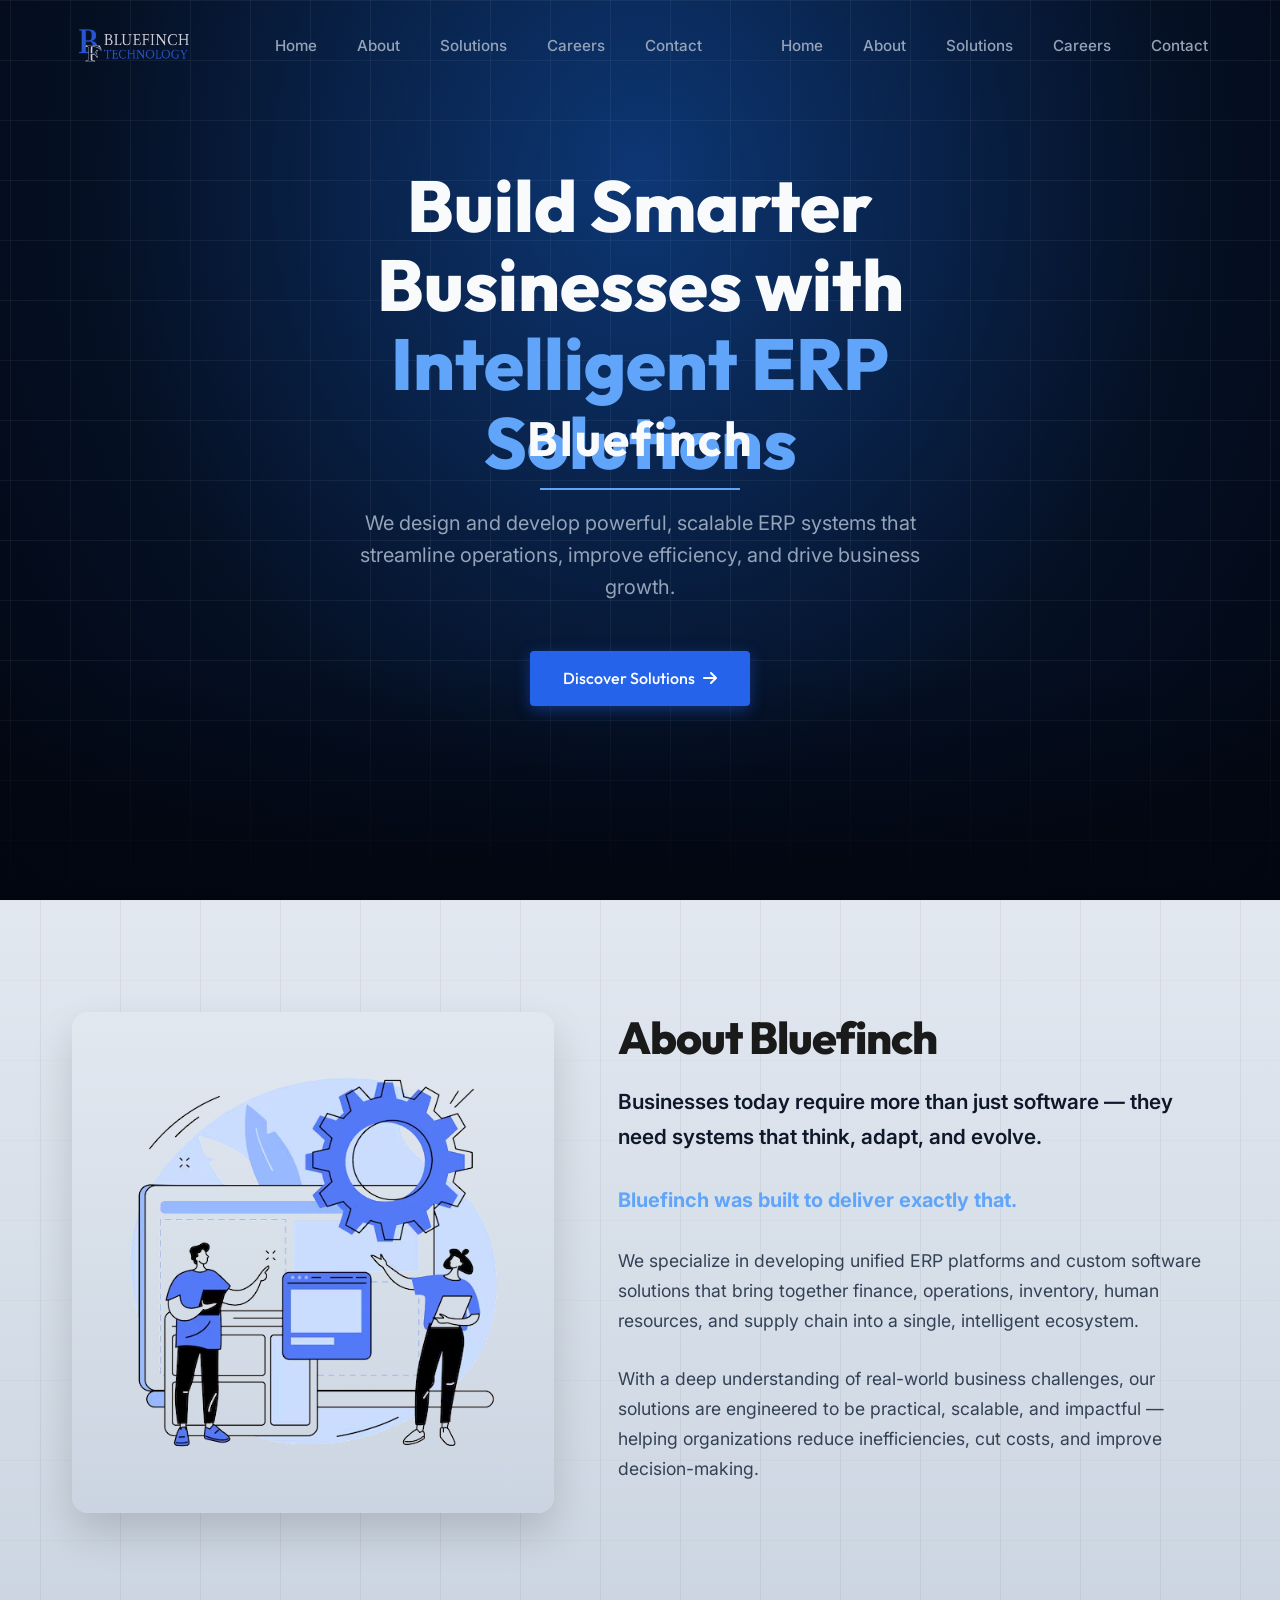
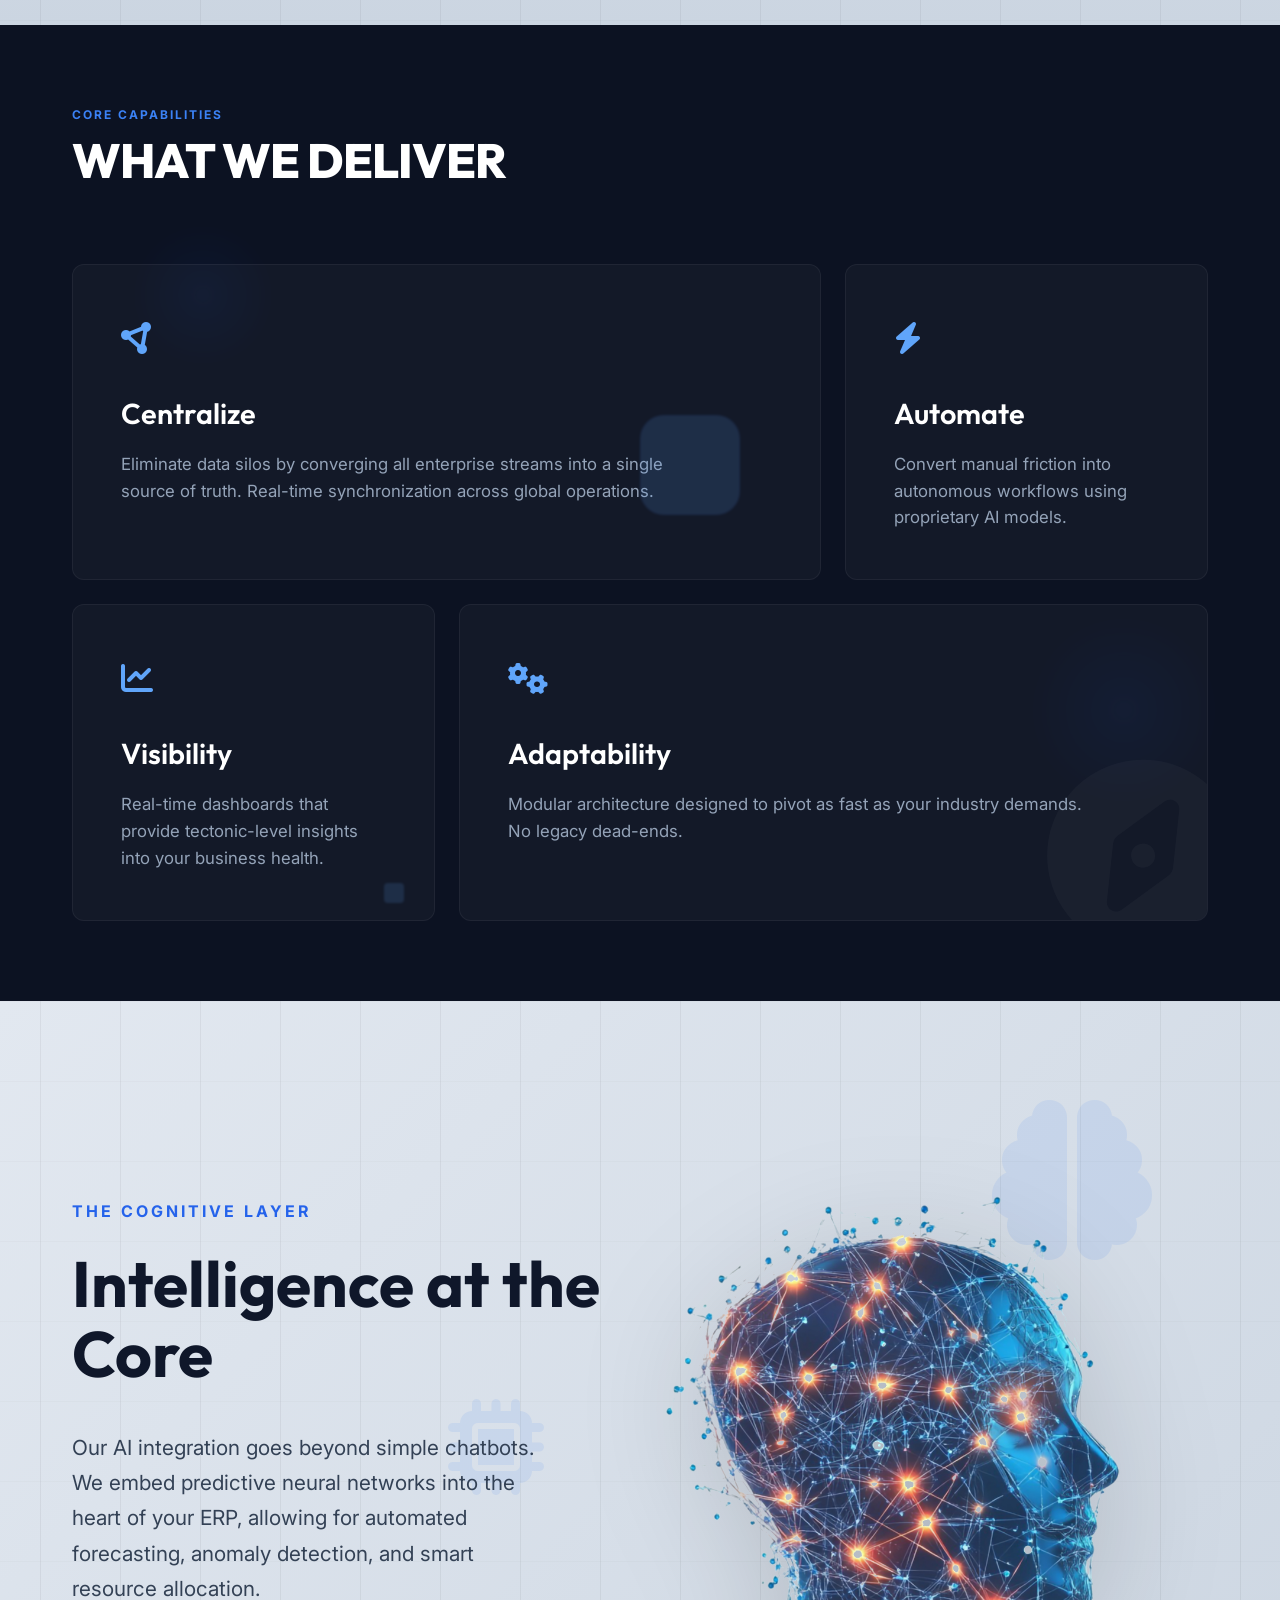
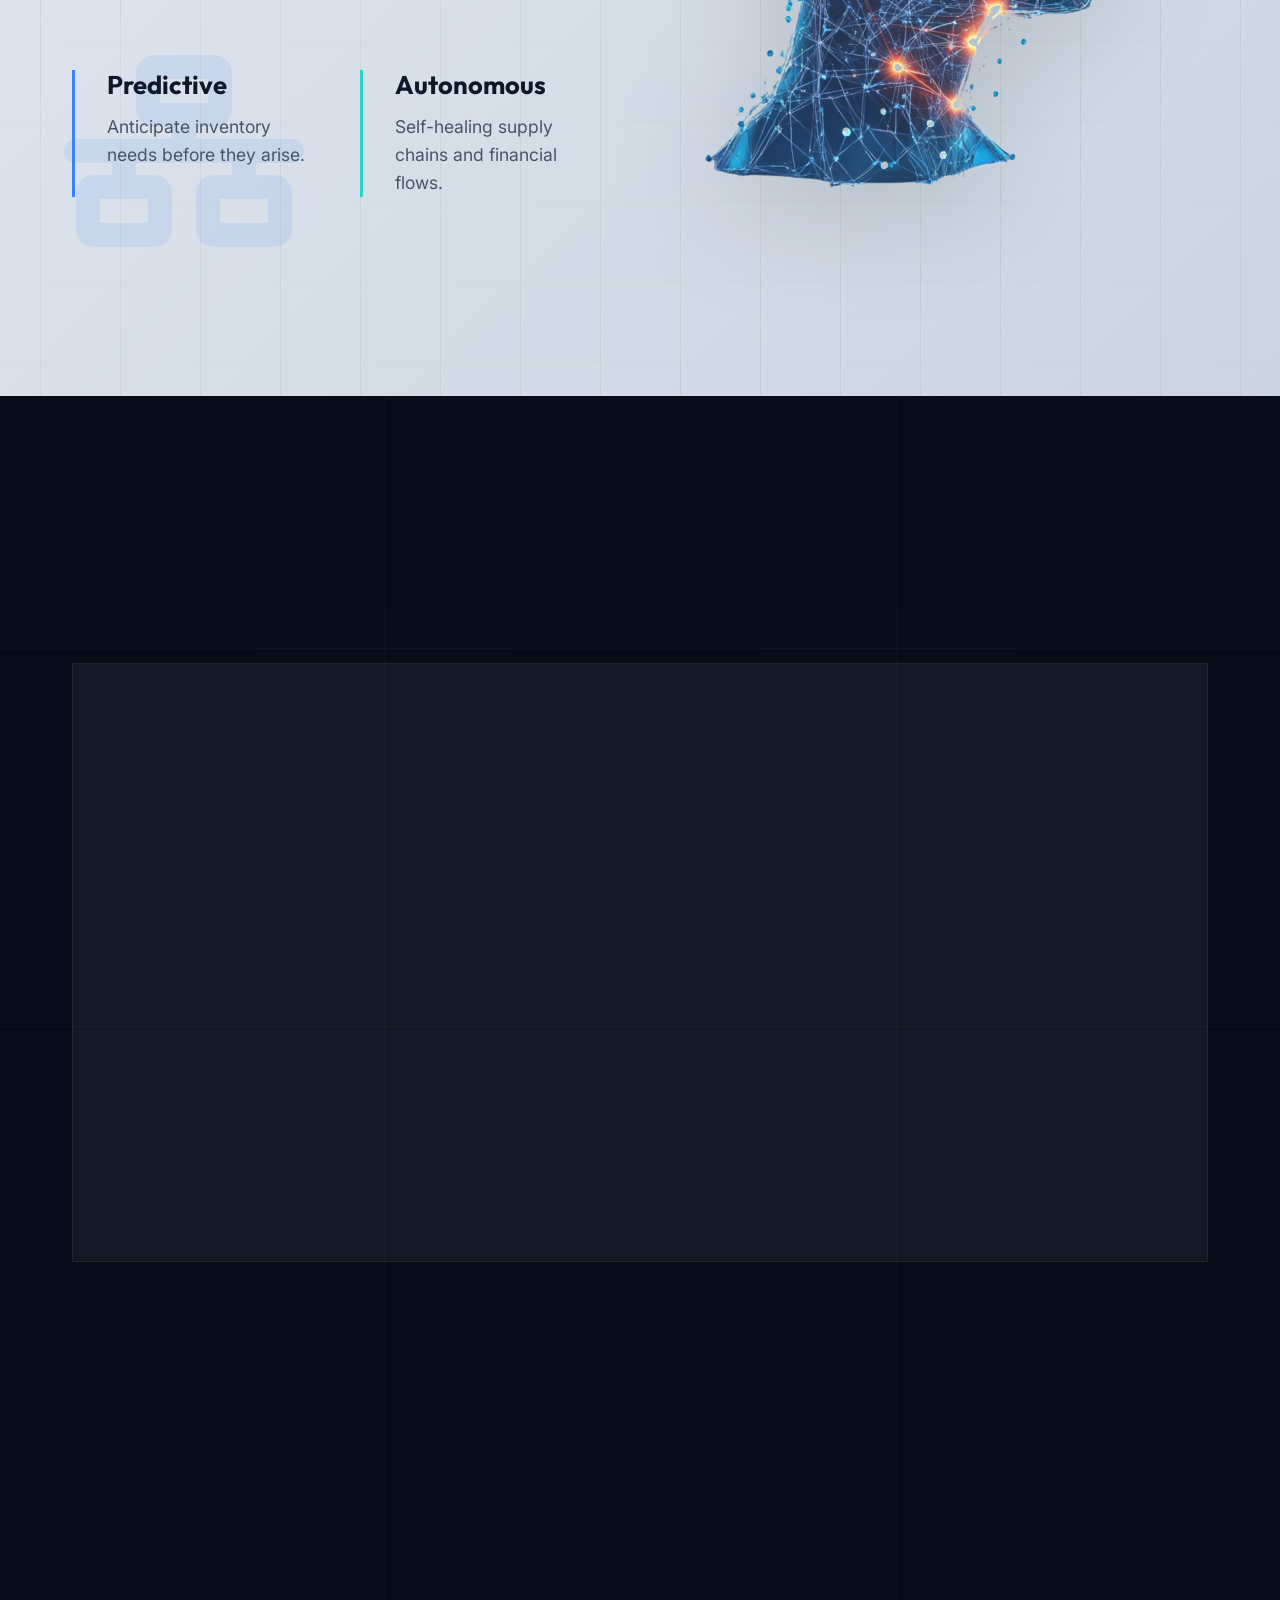
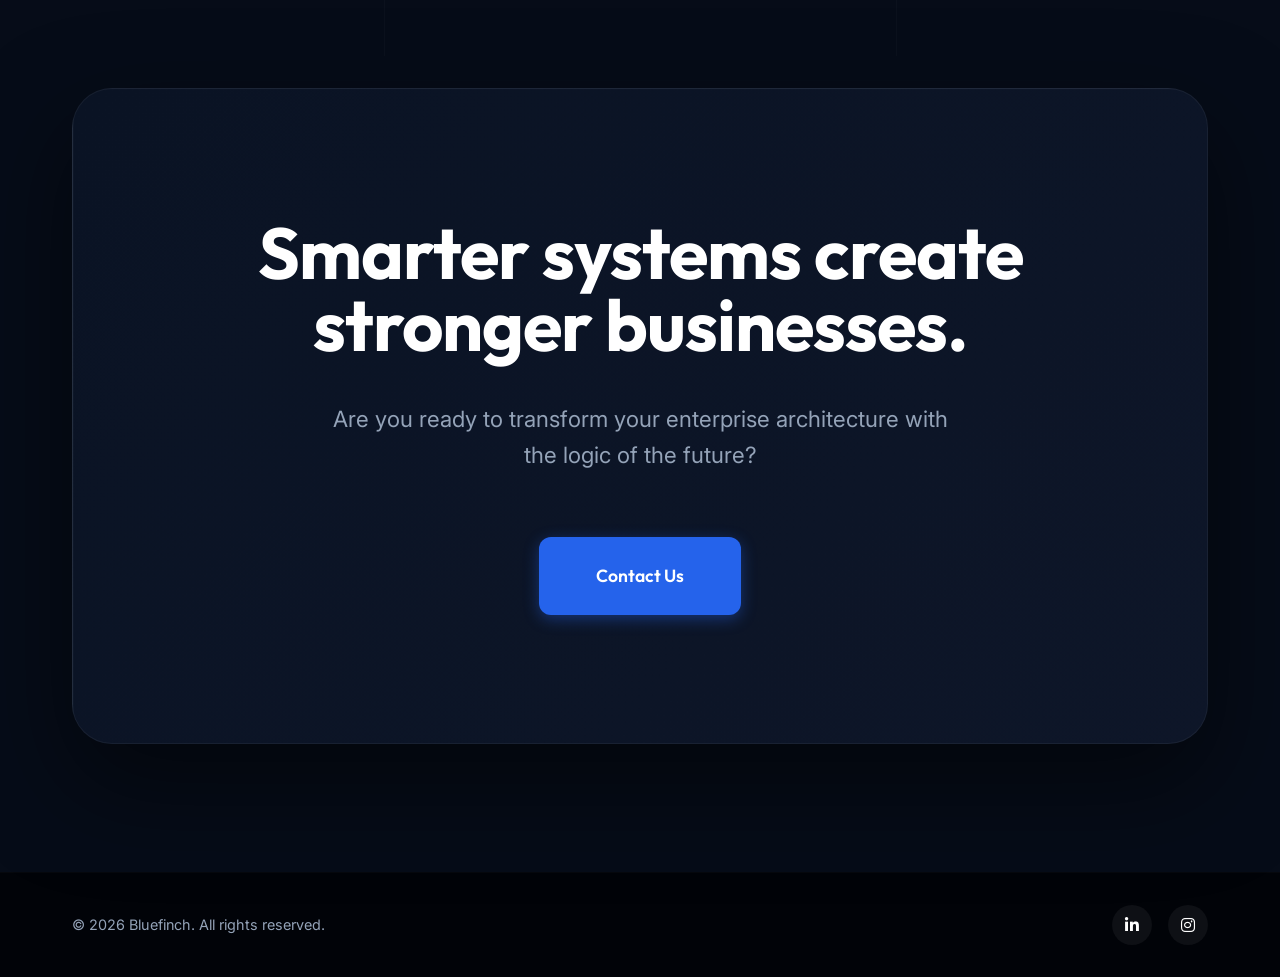
==== commit 134e7bdc: "update" ====
--- a/index.html
+++ b/index.html
@@ -44,6 +44,7 @@
             <nav class="nav-links">
                 <a href="#hero">Home</a>
                 <a href="about.html">About</a>
+                <a href="solutions.html">Solutions</a>
                 <a href="careers.html">Careers</a>
                 <a href="contact.html">Contact</a>
             </nav>
@@ -51,6 +52,13 @@
                 <span class="menu-text uppercase text-[10px] tracking-[0.2em] font-bold opacity-70">Menu</span>
                 <i class="fa-solid fa-bars"></i>
             </div>
+            <nav class="nav-links">
+                <a href="#hero">Home</a>
+                <a href="about.html">About</a>
+                <a href="solutions.html">Solutions</a>
+                <a href="careers.html">Careers</a>
+                <a href="contact.html">Contact</a>
+            </nav>
         </div>
     </header>
 
@@ -89,16 +97,21 @@
                         <h2 class="phi-title fade-up-hook">About Bluefinch</h2>
                         <div class="phi-body-text">
                             <p class="phi-lead fade-up-hook">
-                                Businesses today require more than just software — they need systems that think, adapt, and evolve.
+                                Businesses today require more than just software — they need systems that think, adapt,
+                                and evolve.
                             </p>
                             <p class="phi-accent fade-up-hook">
                                 Bluefinch was built to deliver exactly that.
                             </p>
                             <p class="fade-up-hook">
-                                We specialize in developing unified ERP platforms and custom software solutions that bring together finance, operations, inventory, human resources, and supply chain into a single, intelligent ecosystem.
+                                We specialize in developing unified ERP platforms and custom software solutions that
+                                bring together finance, operations, inventory, human resources, and supply chain into a
+                                single, intelligent ecosystem.
                             </p>
                             <p class="fade-up-hook">
-                                With a deep understanding of real-world business challenges, our solutions are engineered to be practical, scalable, and impactful — helping organizations reduce inefficiencies, cut costs, and improve decision-making.
+                                With a deep understanding of real-world business challenges, our solutions are
+                                engineered to be practical, scalable, and impactful — helping organizations reduce
+                                inefficiencies, cut costs, and improve decision-making.
                             </p>
                         </div>
                     </div>
@@ -132,28 +145,32 @@
                 <div class="cap-card cap-wide fade-up-hook">
                     <div class="cap-icon"><i class="fa-solid fa-circle-nodes"></i></div>
                     <h3 class="cap-title">Centralize</h3>
-                    <p class="cap-desc">Eliminate data silos by converging all enterprise streams into a single source of truth. Real-time synchronization across global operations.</p>
-                </div>
-                
+                    <p class="cap-desc">Eliminate data silos by converging all enterprise streams into a single source
+                        of truth. Real-time synchronization across global operations.</p>
+                </div>
+
                 <!-- Card 2: Automate (Narrow) -->
                 <div class="cap-card cap-narrow fade-up-hook">
                     <div class="cap-icon"><i class="fa-solid fa-bolt"></i></div>
                     <h3 class="cap-title">Automate</h3>
-                    <p class="cap-desc">Convert manual friction into autonomous workflows using proprietary AI models.</p>
+                    <p class="cap-desc">Convert manual friction into autonomous workflows using proprietary AI models.
+                    </p>
                 </div>
 
                 <!-- Card 3: Visibility (Narrow) -->
                 <div class="cap-card cap-narrow fade-up-hook">
                     <div class="cap-icon"><i class="fa-solid fa-chart-line"></i></div>
                     <h3 class="cap-title">Visibility</h3>
-                    <p class="cap-desc">Real-time dashboards that provide tectonic-level insights into your business health.</p>
+                    <p class="cap-desc">Real-time dashboards that provide tectonic-level insights into your business
+                        health.</p>
                 </div>
 
                 <!-- Card 4: Adaptability (Wide) -->
                 <div class="cap-card cap-wide fade-up-hook">
                     <div class="cap-icon"><i class="fa-solid fa-gears"></i></div>
                     <h3 class="cap-title">Adaptability</h3>
-                    <p class="cap-desc">Modular architecture designed to pivot as fast as your industry demands. No legacy dead-ends.</p>
+                    <p class="cap-desc">Modular architecture designed to pivot as fast as your industry demands. No
+                        legacy dead-ends.</p>
                     <i class="fa-solid fa-compass cap-watermark"></i>
                 </div>
             </div>
@@ -161,7 +178,8 @@
     </section>
 
     <!-- Intelligence Section (Cognitive Layer) -->
-    <section id="intelligence" class="intelligence section bg-light-grey bg-grid-light" style="padding: 8rem 0; overflow: hidden;">
+    <section id="intelligence" class="intelligence section bg-light-grey bg-grid-light"
+        style="padding: 8rem 0; overflow: hidden;">
         <!-- Animated Background Elements -->
         <div class="intel-bg-wrap">
             <div class="intel-particle ip1"><i class="fa-solid fa-brain"></i></div>
@@ -175,9 +193,10 @@
                 <span class="intel-label fade-up-hook">THE COGNITIVE LAYER</span>
                 <h2 class="intel-headline fade-up-hook">Intelligence at the Core</h2>
                 <p class="intel-desc fade-up-hook">
-                    Our AI integration goes beyond simple chatbots. We embed predictive neural networks into the heart of your ERP, allowing for automated forecasting, anomaly detection, and smart resource allocation.
+                    Our AI integration goes beyond simple chatbots. We embed predictive neural networks into the heart
+                    of your ERP, allowing for automated forecasting, anomaly detection, and smart resource allocation.
                 </p>
-                
+
                 <div class="intel-points">
                     <div class="intel-point fade-up-hook" style="border-left: 3px solid #3b82f6;">
                         <h4>Predictive</h4>
@@ -189,7 +208,7 @@
                     </div>
                 </div>
             </div>
-            
+
             <!-- Right Illustration Column -->
             <div class="intel-image-col w-full">
                 <div class="intel-image-wrapper fade-up-hook">
@@ -200,14 +219,15 @@
     </section>
 
     <!-- Services & Industries Section (Unified Block) -->
-    <section id="services-overhaul" class="services-overhaul section bg-darker bg-grid" style="padding: 6rem 0 3rem 0; overflow: hidden;">
+    <section id="services-overhaul" class="services-overhaul section bg-darker bg-grid"
+        style="padding: 6rem 0 3rem 0; overflow: hidden;">
         <!-- Animated Gradient Blobs -->
         <div class="gradient-blobs">
             <div class="blob b-1"></div>
             <div class="blob b-2"></div>
             <div class="blob b-3"></div>
         </div>
-        
+
         <!-- Moving Lines Background -->
         <div class="moving-lines-bg">
             <div class="m-line l-1"></div>
@@ -217,7 +237,7 @@
         </div>
 
         <div class="container container-wide" style="position: relative; z-index: 1;">
-            
+
             <!-- Tier 2: Our Services -->
             <div class="services-header fade-up-hook">
                 <div class="s-header-left">
@@ -286,7 +306,8 @@
         <div class="container">
             <div class="cta-card fade-up-hook">
                 <h2 class="cta-headline">Smarter systems create<br>stronger businesses.</h2>
-                <p class="cta-subheadline">Are you ready to transform your enterprise architecture with<br>the logic of the future?</p>
+                <p class="cta-subheadline">Are you ready to transform your enterprise architecture with<br>the logic of
+                    the future?</p>
                 <div class="cta-actions">
                     <a href="contact.html" class="btn btn-primary btn-lg">Contact Us</a>
                 </div>
--- a/style.css
+++ b/style.css
@@ -95,7 +95,8 @@
 
 .bg-light-grey {
     background: linear-gradient(135deg, #e2e8f0 0%, #cbd5e1 100%);
-    position: relative; /* Ensure relative for bg elements */
+    position: relative;
+    /* Ensure relative for bg elements */
 }
 
 /* Intelligence Section */
@@ -156,11 +157,13 @@
 }
 
 .intel-img {
-    max-width: 140%; /* Scaled up */
+    max-width: 140%;
+    /* Scaled up */
     width: 140%;
     height: auto;
-    filter: drop-shadow(0 20px 60px rgba(0,0,0,0.15));
-    transform: translateX(10%); /* Slight offset to fill space */
+    filter: drop-shadow(0 20px 60px rgba(0, 0, 0, 0.15));
+    transform: translateX(10%);
+    /* Slight offset to fill space */
 }
 
 /* Light Background Animations */
@@ -178,23 +181,50 @@
     display: flex;
     align-items: center;
     justify-content: center;
-    font-size: 8rem; /* Large subtle icons */
+    font-size: 8rem;
+    /* Large subtle icons */
     pointer-events: none;
 }
 
-.ip1 { top: 10%; right: 10%; font-size: 10rem; animation: float-slow 20s infinite ease-in-out; }
-.ip2 { bottom: 15%; left: 5%; font-size: 12rem; animation: float-slow 25s infinite ease-in-out reverse; }
-.ip3 { top: 40%; left: 35%; font-size: 6rem; animation: rotate-slow 35s infinite linear; }
-.ip4 { bottom: 20%; right: 40%; font-size: 8rem; opacity: 0.05; animation: float-slow 18s infinite ease-in-out; }
+.ip1 {
+    top: 10%;
+    right: 10%;
+    font-size: 10rem;
+    animation: float-slow 20s infinite ease-in-out;
+}
+
+.ip2 {
+    bottom: 15%;
+    left: 5%;
+    font-size: 12rem;
+    animation: float-slow 25s infinite ease-in-out reverse;
+}
+
+.ip3 {
+    top: 40%;
+    left: 35%;
+    font-size: 6rem;
+    animation: rotate-slow 35s infinite linear;
+}
+
+.ip4 {
+    bottom: 20%;
+    right: 40%;
+    font-size: 8rem;
+    opacity: 0.05;
+    animation: float-slow 18s infinite ease-in-out;
+}
 
 @media (max-width: 992px) {
     .intel-headline {
         font-size: 2.5rem;
     }
+
     .intel-points {
         grid-template-columns: 1fr;
         gap: 2rem;
     }
+
     .intel-image-wrapper {
         justify-content: center;
         margin-top: 3rem;
@@ -510,23 +540,25 @@
     }
 
     .nav-links {
-        position: fixed;
-        top: 0;
-        right: -100%;
-        width: 100%;
-        height: 100vh;
-        background: rgba(1, 3, 8, 0.98);
-        backdrop-filter: blur(20px);
-        flex-direction: column;
-        justify-content: center;
-        align-items: center;
-        transition: var(--transition);
-        z-index: 1000;
-        gap: 3rem;
+        position: fixed !important;
+        top: 0 !important;
+        left: 0 !important;
+        width: 100% !important;
+        height: 100vh !important;
+
+        display: flex !important;
+        flex-direction: column !important;
+        justify-content: center !important;
+        align-items: center !important;
+
+        background: rgba(0, 0, 0, 0.95) !important;
+        transform: translateX(100%) !important;
+        transition: transform 0.4s ease !important;
+        z-index: 99999 !important;
     }
 
     .nav-links.active {
-        right: 0;
+        transform: translateX(0%) !important;
     }
 
     .nav-links a {
@@ -750,7 +782,7 @@
     border-radius: 16px;
     overflow: hidden;
     position: relative;
-    box-shadow: 0 20px 40px rgba(0,0,0,0.15);
+    box-shadow: 0 20px 40px rgba(0, 0, 0, 0.15);
     height: 100%;
     /* Mask the grid background behind the illustration */
     background: linear-gradient(180deg, #e2e8f0 0%, #cbd5e1 100%);
@@ -848,9 +880,11 @@
         grid-template-columns: 1fr;
         gap: 3rem;
     }
+
     .phi-img {
         min-height: 300px;
     }
+
     .padding-4 {
         padding: 3rem 2rem;
     }
@@ -901,9 +935,11 @@
         grid-template-columns: 1fr;
         gap: 1.5rem;
     }
+
     .about-headline h2 {
         font-size: 3rem;
     }
+
     .stats-grid {
         grid-template-columns: repeat(2, 1fr);
         gap: 2rem;
@@ -990,19 +1026,64 @@
     filter: blur(1px);
 }
 
-.p1 { top: 20%; left: 10%; width: 150px; height: 150px; background: radial-gradient(circle, var(--primary-glow) 0%, transparent 70%); animation: float-slow 15s infinite ease-in-out; }
-.p2 { top: 60%; left: 80%; width: 200px; height: 200px; background: radial-gradient(circle, var(--primary-glow) 0%, transparent 70%); animation: float-slow 12s infinite ease-in-out reverse; }
-.p3 { top: 40%; left: 50%; width: 100px; height: 100px; border: 1px solid var(--primary-glow); border-radius: 24px; animation: rotate-slow 20s infinite linear; }
-.p4 { bottom: 10%; left: 30%; width: 20px; height: 20px; border: 2px solid var(--primary-light); border-radius: 4px; animation: float-slow 8s infinite ease-in-out; }
+.p1 {
+    top: 20%;
+    left: 10%;
+    width: 150px;
+    height: 150px;
+    background: radial-gradient(circle, var(--primary-glow) 0%, transparent 70%);
+    animation: float-slow 15s infinite ease-in-out;
+}
+
+.p2 {
+    top: 60%;
+    left: 80%;
+    width: 200px;
+    height: 200px;
+    background: radial-gradient(circle, var(--primary-glow) 0%, transparent 70%);
+    animation: float-slow 12s infinite ease-in-out reverse;
+}
+
+.p3 {
+    top: 40%;
+    left: 50%;
+    width: 100px;
+    height: 100px;
+    border: 1px solid var(--primary-glow);
+    border-radius: 24px;
+    animation: rotate-slow 20s infinite linear;
+}
+
+.p4 {
+    bottom: 10%;
+    left: 30%;
+    width: 20px;
+    height: 20px;
+    border: 2px solid var(--primary-light);
+    border-radius: 4px;
+    animation: float-slow 8s infinite ease-in-out;
+}
 
 @keyframes float-slow {
-    0%, 100% { transform: translate(0, 0); }
-    50% { transform: translate(30px, -40px); }
+
+    0%,
+    100% {
+        transform: translate(0, 0);
+    }
+
+    50% {
+        transform: translate(30px, -40px);
+    }
 }
 
 @keyframes rotate-slow {
-    from { transform: rotate(0deg); }
-    to { transform: rotate(360deg); }
+    from {
+        transform: rotate(0deg);
+    }
+
+    to {
+        transform: rotate(360deg);
+    }
 }
 
 .cap-watermark {
@@ -1019,9 +1100,12 @@
     .capability-grid {
         grid-template-columns: 1fr;
     }
-    .cap-wide, .cap-narrow {
+
+    .cap-wide,
+    .cap-narrow {
         grid-column: span 1;
     }
+
     .cap-card {
         padding: 2.5rem;
     }
@@ -1064,7 +1148,7 @@
     font-size: 0.65rem;
     letter-spacing: 0.15rem;
     color: #94a3b8;
-    border: 1px solid rgba(255,255,255,0.1);
+    border: 1px solid rgba(255, 255, 255, 0.1);
     padding: 0.75rem 1.5rem;
     text-transform: uppercase;
     border-radius: 2px;
@@ -1073,18 +1157,18 @@
 }
 
 .layer-btn:hover {
-    background: rgba(255,255,255,0.05);
+    background: rgba(255, 255, 255, 0.05);
 }
 
 .module-rack {
     display: grid;
     grid-template-columns: repeat(4, 1fr);
-    border: 1px solid rgba(255,255,255,0.05);
+    border: 1px solid rgba(255, 255, 255, 0.05);
 }
 
 .module-card {
     padding: 3rem 2.5rem;
-    border-right: 1px solid rgba(255,255,255,0.05);
+    border-right: 1px solid rgba(255, 255, 255, 0.05);
     position: relative;
     display: flex;
     flex-direction: column;
@@ -1093,7 +1177,7 @@
 }
 
 .module-card:hover {
-    background: rgba(255,255,255,0.02);
+    background: rgba(255, 255, 255, 0.02);
 }
 
 .module-card:last-child {
@@ -1115,7 +1199,7 @@
 
 .module-bg-icon {
     font-size: 2.5rem;
-    color: rgba(255,255,255,0.08);
+    color: rgba(255, 255, 255, 0.08);
 }
 
 .module-name {
@@ -1138,18 +1222,21 @@
     margin-top: auto;
     width: 60px;
     height: 1px;
-    background: rgba(255,255,255,0.1);
+    background: rgba(255, 255, 255, 0.1);
 }
 
 @media (max-width: 1200px) {
     .module-rack {
         grid-template-columns: repeat(2, 1fr);
     }
+
     .module-card:nth-child(2) {
         border-right: none;
     }
-    .module-card:nth-child(1), .module-card:nth-child(2) {
-        border-bottom: 1px solid rgba(255,255,255,0.05);
+
+    .module-card:nth-child(1),
+    .module-card:nth-child(2) {
+        border-bottom: 1px solid rgba(255, 255, 255, 0.05);
     }
 }
 
@@ -1159,13 +1246,16 @@
         align-items: flex-start;
         gap: 1.5rem;
     }
+
     .module-rack {
         grid-template-columns: 1fr;
     }
+
     .module-card {
         border-right: none;
-        border-bottom: 1px solid rgba(255,255,255,0.05);
-    }
+        border-bottom: 1px solid rgba(255, 255, 255, 0.05);
+    }
+
     .module-card:last-child {
         border-bottom: none;
     }
@@ -1245,7 +1335,7 @@
     background-color: #050b14;
     padding: 2.5rem;
     border-radius: 4px;
-    box-shadow: 0 30px 60px rgba(0,0,0,0.4);
+    box-shadow: 0 30px 60px rgba(0, 0, 0, 0.4);
 }
 
 .mockup-top-bar {
@@ -1273,8 +1363,13 @@
     height: 6px;
 }
 
-.red-m { background-color: #ef4444; }
-.grey-m { background-color: #cbd5e1; }
+.red-m {
+    background-color: #ef4444;
+}
+
+.grey-m {
+    background-color: #cbd5e1;
+}
 
 .mockup-process {
     display: flex;
@@ -1287,7 +1382,7 @@
     display: flex;
     justify-content: space-between;
     align-items: center;
-    background-color: rgba(255,255,255,0.03);
+    background-color: rgba(255, 255, 255, 0.03);
     padding: 0.5rem 1rem;
 }
 
@@ -1297,8 +1392,13 @@
     border-radius: 2px;
 }
 
-.w-60 { width: 60%; }
-.w-40 { width: 40%; }
+.w-60 {
+    width: 60%;
+}
+
+.w-40 {
+    width: 40%;
+}
 
 .p-status {
     font-size: 0.7rem;
@@ -1312,23 +1412,49 @@
     gap: 0;
     height: 150px;
     margin-bottom: 2rem;
-    background-color: rgba(255,255,255,0.02);
+    background-color: rgba(255, 255, 255, 0.02);
 }
 
 .bar {
     flex: 1;
     background-color: #475569;
 }
-.bar:nth-child(even) { background-color: #64748b; }
-.bar:nth-child(3) { background-color: #94a3b8; }
-.bar:nth-child(5) { background-color: #cbd5e1; }
-
-.h-20 { height: 20%; }
-.h-40 { height: 40%; }
-.h-70 { height: 70%; }
-.h-50 { height: 50%; }
-.h-90 { height: 90%; }
-.h-60 { height: 60%; }
+
+.bar:nth-child(even) {
+    background-color: #64748b;
+}
+
+.bar:nth-child(3) {
+    background-color: #94a3b8;
+}
+
+.bar:nth-child(5) {
+    background-color: #cbd5e1;
+}
+
+.h-20 {
+    height: 20%;
+}
+
+.h-40 {
+    height: 40%;
+}
+
+.h-70 {
+    height: 70%;
+}
+
+.h-50 {
+    height: 50%;
+}
+
+.h-90 {
+    height: 90%;
+}
+
+.h-60 {
+    height: 60%;
+}
 
 .mockup-stats {
     display: grid;
@@ -1337,7 +1463,7 @@
 }
 
 .m-stat-box {
-    background-color: rgba(255,255,255,0.03);
+    background-color: rgba(255, 255, 255, 0.03);
     padding: 1.5rem;
     display: flex;
     flex-direction: column;
@@ -1365,8 +1491,13 @@
 /*=============================================
 =            Why Choose & Industries          =
 =============================================*/
-.mb-5 { margin-bottom: 2.5rem; }
-.w-full { width: 100%; }
+.mb-5 {
+    margin-bottom: 2.5rem;
+}
+
+.w-full {
+    width: 100%;
+}
 
 .edge-list {
     list-style: none;
@@ -1602,11 +1733,34 @@
 
 @media (max-width: 768px) {
     .nav-links {
-        display: none;
+        position: fixed;
+        top: 0;
+        right: -100%;
+        width: 100%;
+        height: 100vh;
+        background: rgba(1, 3, 8, 0.98);
+        backdrop-filter: blur(20px);
+        flex-direction: column;
+        justify-content: center;
+        align-items: center;
+        display: flex;
+        transition: right 0.4s ease;
+        z-index: 1000;
+        gap: 3rem;
+    }
+
+    .nav-links.active {
+        right: 0;
+    }
+
+    .nav-links a {
+        font-size: 2rem !important;
+        font-weight: 700 !important;
+        color: #fff !important;
     }
 
     .mobile-toggle {
-        display: block;
+        display: flex;
     }
 
     .hero-title {
@@ -1622,6 +1776,7 @@
         text-align: center;
     }
 }
+
 /*=============================================
 =            Services Overhaul Section        =
 =============================================*/
@@ -1637,7 +1792,8 @@
     position: absolute;
     inset: 0;
     pointer-events: none;
-    z-index: 1; /* Above blobs */
+    z-index: 1;
+    /* Above blobs */
     opacity: 0.05;
 }
 
@@ -1684,33 +1840,85 @@
 }
 
 @keyframes move-blob {
-    0% { transform: translate(0, 0) scale(1); }
-    100% { transform: translate(100px, 50px) scale(1.1); }
+    0% {
+        transform: translate(0, 0) scale(1);
+    }
+
+    100% {
+        transform: translate(100px, 50px) scale(1.1);
+    }
 }
 
 .m-line {
     position: absolute;
-    background: rgba(255, 255, 255, 0.5); /* Off-white */
+    background: rgba(255, 255, 255, 0.5);
+    /* Off-white */
 }
 
 /* Horizontal Scanning Lines */
-.l-1 { top: 20%; left: 0; width: 100%; height: 1px; animation: scan-h 15s infinite linear; }
-.l-2 { top: 50%; left: 0; width: 100%; height: 1px; animation: scan-h 20s infinite linear reverse; }
+.l-1 {
+    top: 20%;
+    left: 0;
+    width: 100%;
+    height: 1px;
+    animation: scan-h 15s infinite linear;
+}
+
+.l-2 {
+    top: 50%;
+    left: 0;
+    width: 100%;
+    height: 1px;
+    animation: scan-h 20s infinite linear reverse;
+}
 
 /* Vertical Scanning Lines */
-.l-3 { top: 0; left: 30%; width: 1px; height: 100%; animation: scan-v 25s infinite linear; }
-.l-4 { top: 0; left: 70%; width: 1px; height: 100%; animation: scan-v 18s infinite linear reverse; }
+.l-3 {
+    top: 0;
+    left: 30%;
+    width: 1px;
+    height: 100%;
+    animation: scan-v 25s infinite linear;
+}
+
+.l-4 {
+    top: 0;
+    left: 70%;
+    width: 1px;
+    height: 100%;
+    animation: scan-v 18s infinite linear reverse;
+}
 
 @keyframes scan-h {
-    0% { transform: translateY(-100px); opacity: 0; }
-    50% { opacity: 1; }
-    100% { transform: translateY(100px); opacity: 0; }
+    0% {
+        transform: translateY(-100px);
+        opacity: 0;
+    }
+
+    50% {
+        opacity: 1;
+    }
+
+    100% {
+        transform: translateY(100px);
+        opacity: 0;
+    }
 }
 
 @keyframes scan-v {
-    0% { transform: translateX(-100px); opacity: 0; }
-    50% { opacity: 1; }
-    100% { transform: translateX(100px); opacity: 0; }
+    0% {
+        transform: translateX(-100px);
+        opacity: 0;
+    }
+
+    50% {
+        opacity: 1;
+    }
+
+    100% {
+        transform: translateX(100px);
+        opacity: 0;
+    }
 }
 
 
@@ -1740,8 +1948,10 @@
 .services-grid {
     display: grid;
     grid-template-columns: repeat(3, 1fr);
-    gap: 1px; /* Thin line lines */
-    background: rgba(255, 255, 255, 0.05); /* Color of the lines */
+    gap: 1px;
+    /* Thin line lines */
+    background: rgba(255, 255, 255, 0.05);
+    /* Color of the lines */
     border: 1px solid rgba(255, 255, 255, 0.05);
     margin-bottom: 8rem;
 }
@@ -1810,12 +2020,15 @@
     .services-grid {
         grid-template-columns: repeat(2, 1fr);
     }
+
     .ind-pill-grid {
         grid-template-columns: repeat(4, 1fr);
     }
+
     .pillars-row {
         flex-wrap: wrap;
     }
+
     .pillar-item {
         flex: 1 1 40%;
         margin-bottom: 2rem;
@@ -1826,9 +2039,11 @@
     .services-grid {
         grid-template-columns: 1fr;
     }
+
     .ind-pill-grid {
         grid-template-columns: repeat(2, 1fr);
     }
+
     .pillar-item {
         flex: 1 1 100%;
     }
@@ -1851,9 +2066,17 @@
 }
 
 @keyframes gradient-shift {
-    0% { background-position: 0% 50%; }
-    50% { background-position: 100% 50%; }
-    100% { background-position: 0% 50%; }
+    0% {
+        background-position: 0% 50%;
+    }
+
+    50% {
+        background-position: 100% 50%;
+    }
+
+    100% {
+        background-position: 0% 50%;
+    }
 }
 
 .cta-headline {
@@ -1886,7 +2109,54 @@
     .cta-headline {
         font-size: 3rem;
     }
+
     .cta-card {
         padding: 5rem 2rem;
     }
 }
+
+/*=============================================
+=     MOBILE MENU - FINAL OVERRIDE           =
+=============================================*/
+@media (max-width: 768px) {
+    .nav-links {
+        position: fixed !important;
+        top: 0 !important;
+        left: 0 !important;
+        right: 0 !important;
+        width: 100% !important;
+        height: 100vh !important;
+        background: rgba(0, 0, 0, 0.97) !important;
+        backdrop-filter: blur(20px) !important;
+        flex-direction: column !important;
+        justify-content: center !important;
+        align-items: center !important;
+        display: flex !important;
+        gap: 2.5rem !important;
+        z-index: 9999 !important;
+        transform: translateX(100%) !important;
+        transition: transform 0.4s ease !important;
+    }
+
+    .nav-links.active {
+        transform: translateX(0%) !important;
+    }
+
+    .nav-links a {
+        font-size: 2rem !important;
+        font-weight: 700 !important;
+        color: #ffffff !important;
+        opacity: 1 !important;
+        text-decoration: none !important;
+    }
+
+    .nav-links a:hover {
+        color: #60a5fa !important;
+    }
+
+    .mobile-toggle {
+        display: flex !important;
+        z-index: 10000 !important;
+        position: relative !important;
+    }
+}
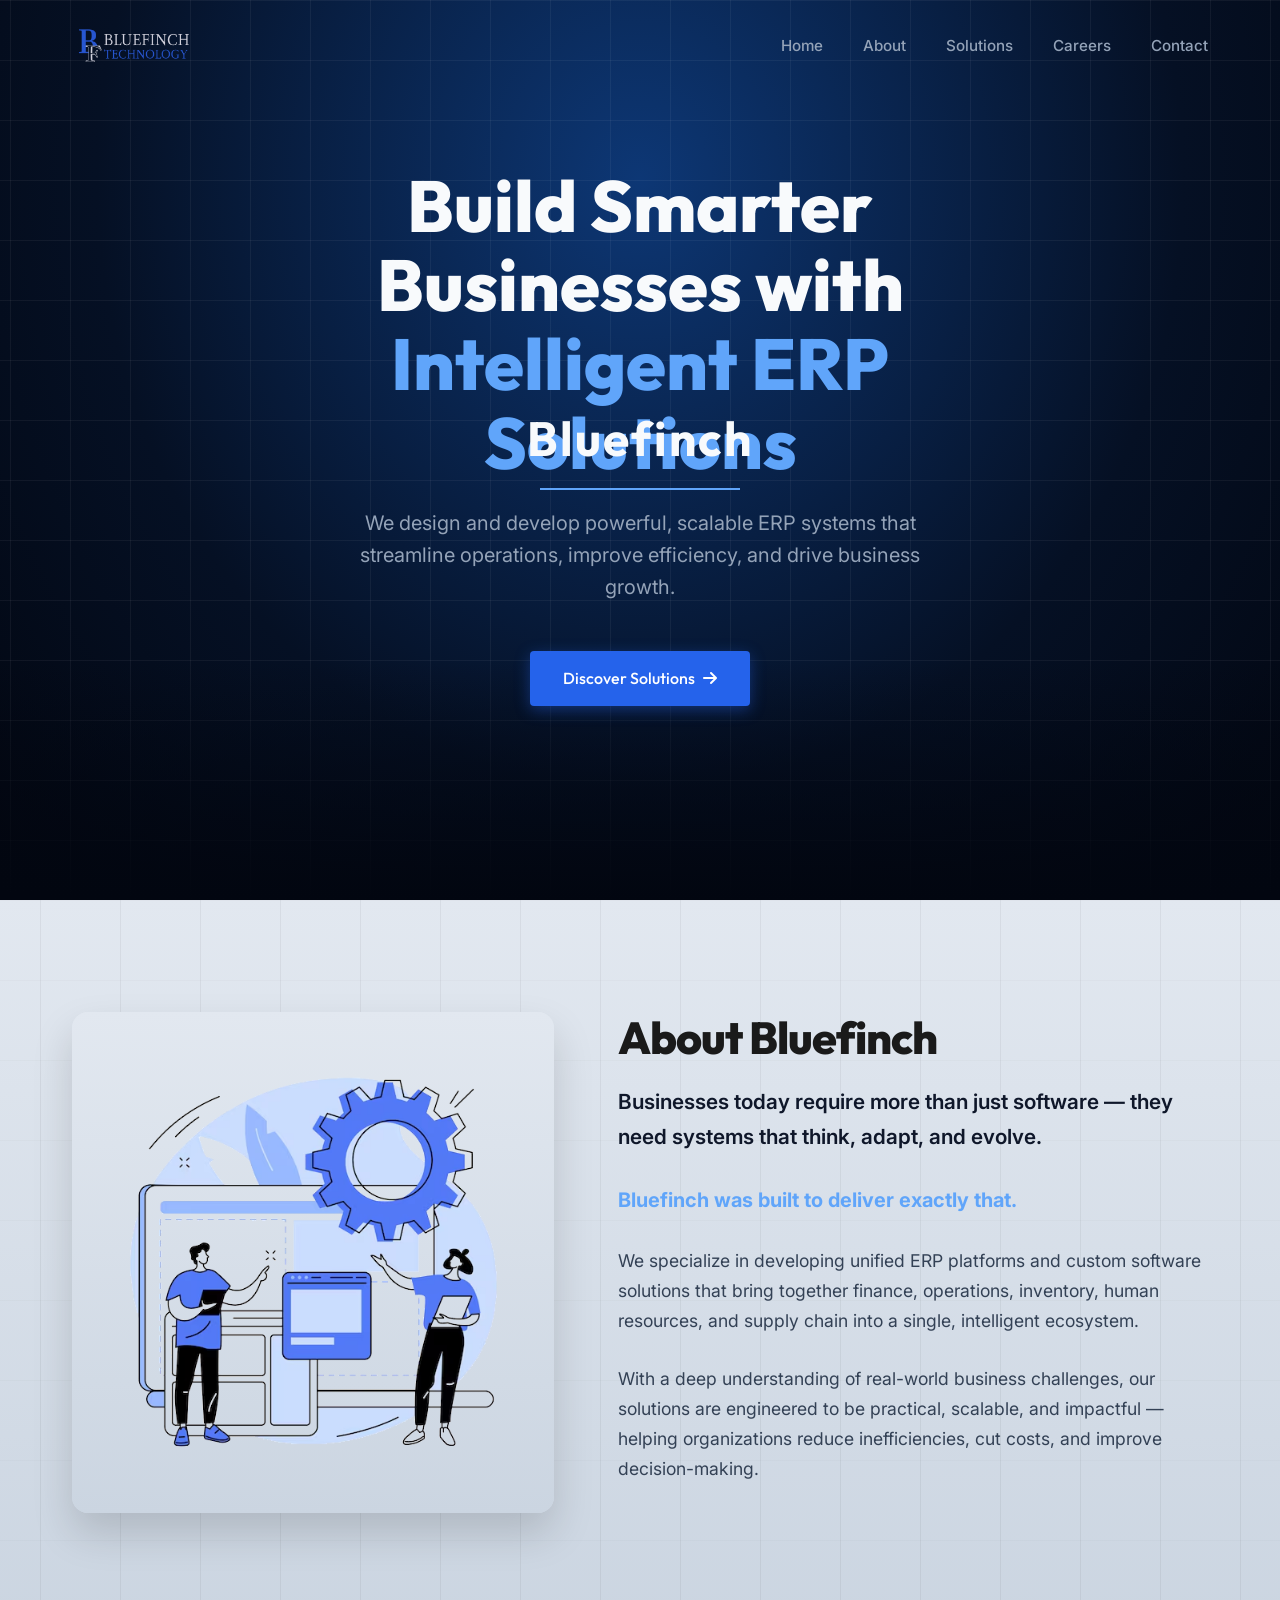
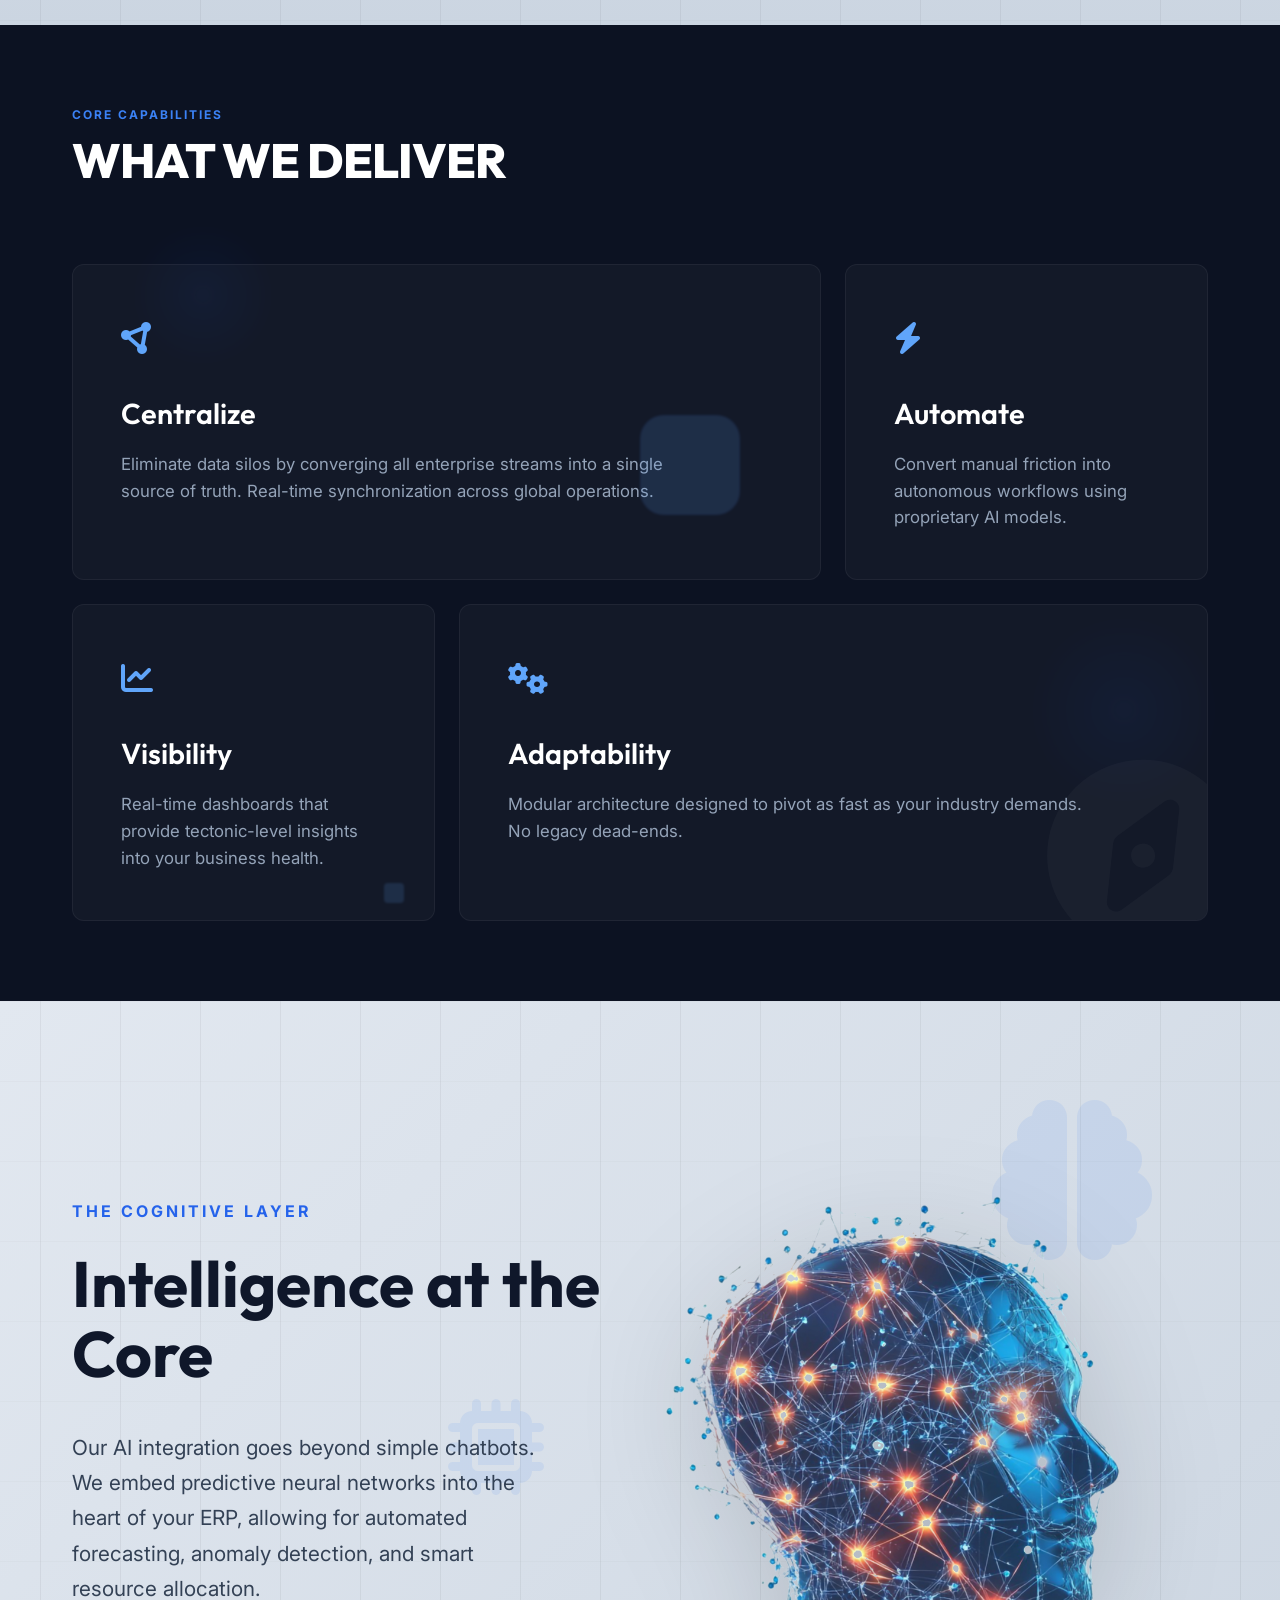
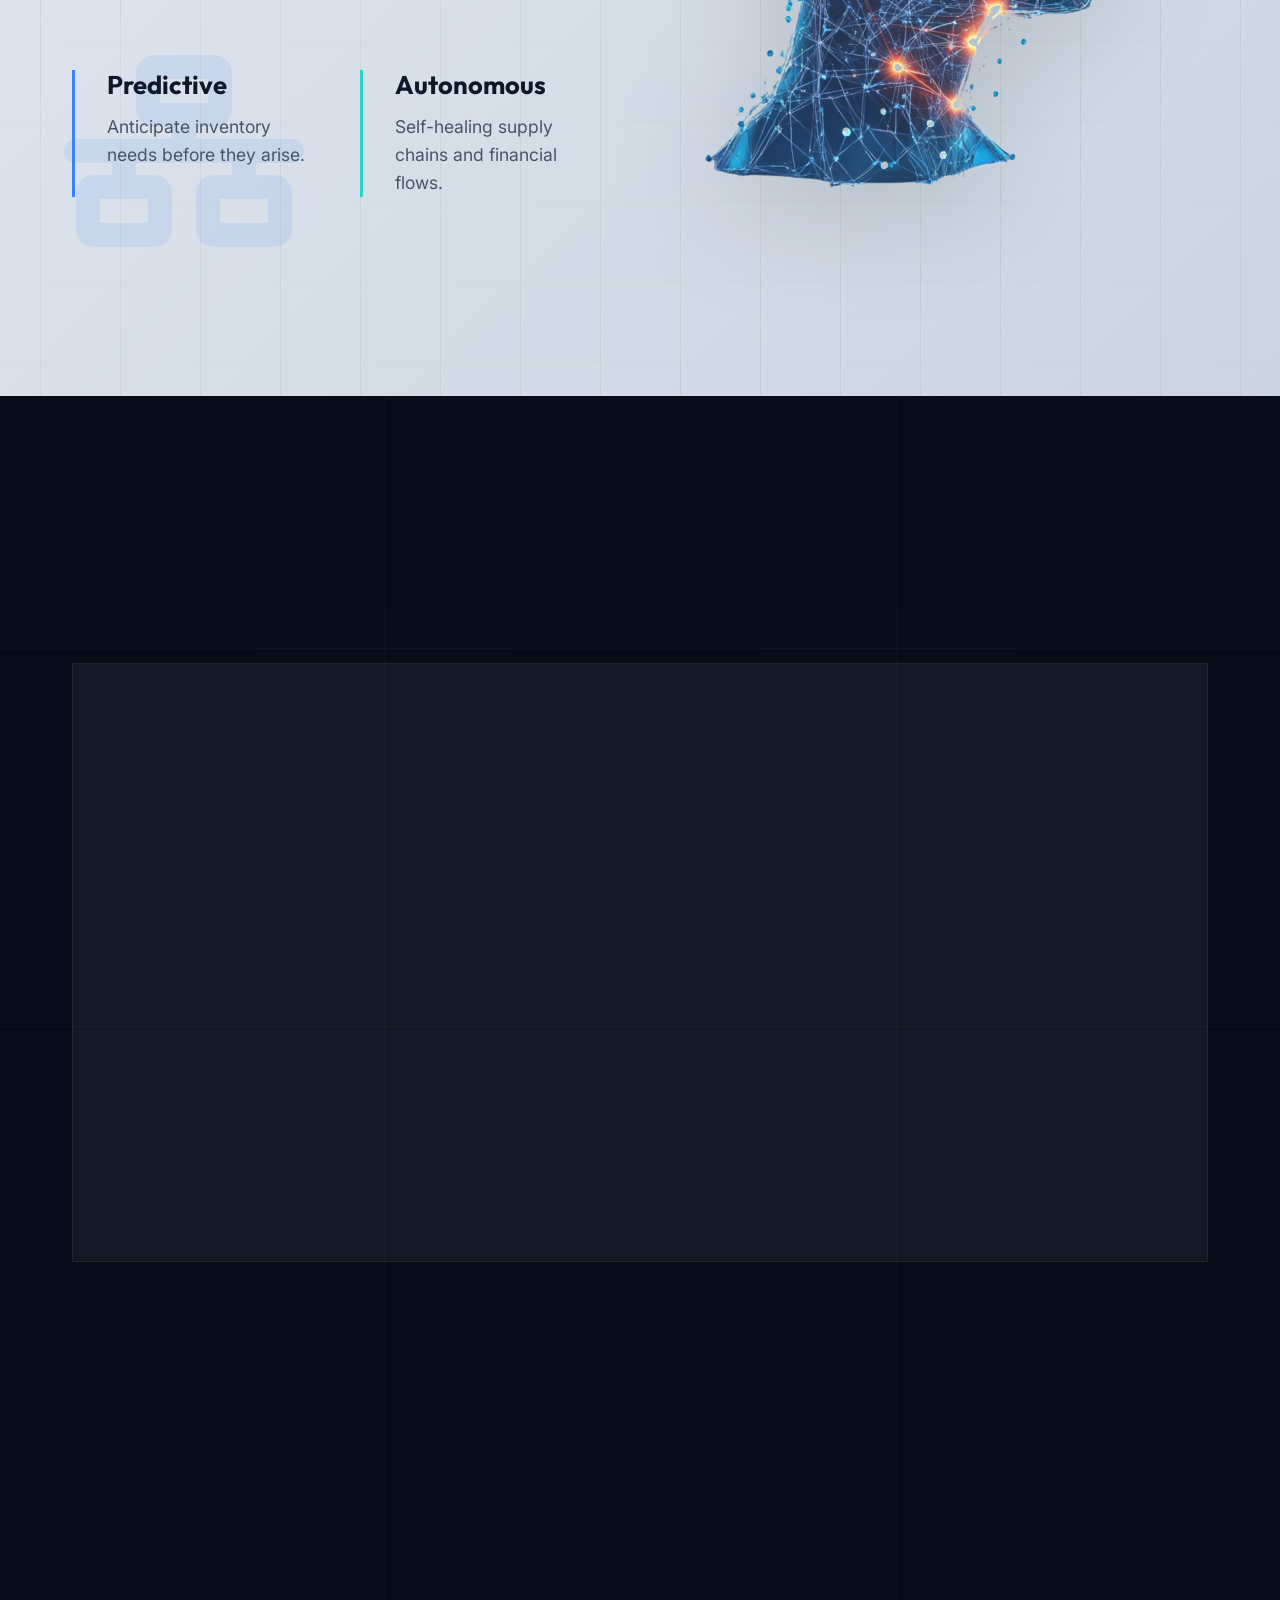
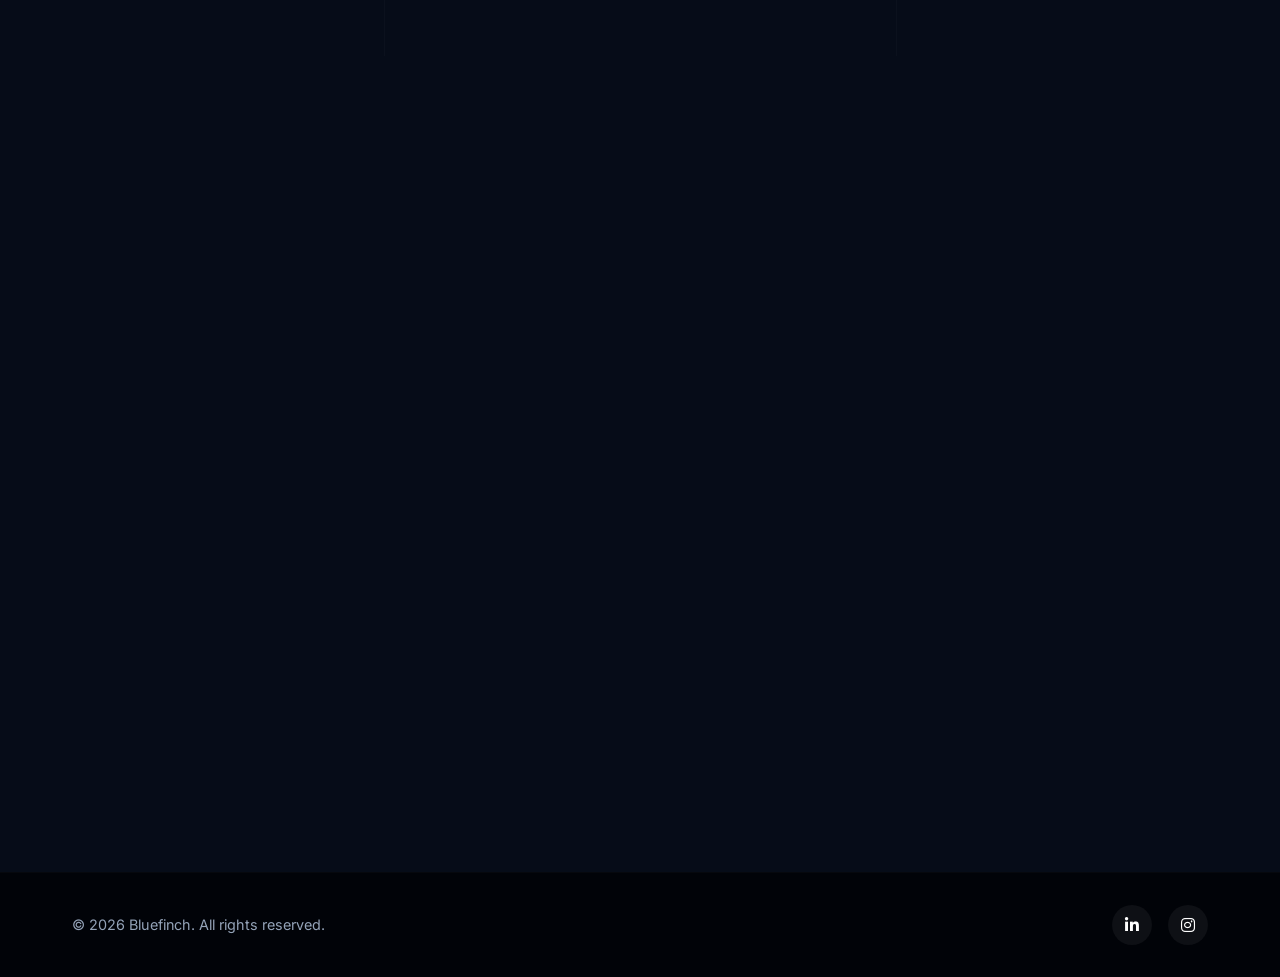
==== commit 9d8416a3: "update" ====
--- a/index.html
+++ b/index.html
@@ -52,13 +52,6 @@
                 <span class="menu-text uppercase text-[10px] tracking-[0.2em] font-bold opacity-70">Menu</span>
                 <i class="fa-solid fa-bars"></i>
             </div>
-            <nav class="nav-links">
-                <a href="#hero">Home</a>
-                <a href="about.html">About</a>
-                <a href="solutions.html">Solutions</a>
-                <a href="careers.html">Careers</a>
-                <a href="contact.html">Contact</a>
-            </nav>
         </div>
     </header>
 
--- a/style.css
+++ b/style.css
@@ -1731,393 +1731,6 @@
     }
 }
 
-@media (max-width: 768px) {
-    .nav-links {
-        position: fixed;
-        top: 0;
-        right: -100%;
-        width: 100%;
-        height: 100vh;
-        background: rgba(1, 3, 8, 0.98);
-        backdrop-filter: blur(20px);
-        flex-direction: column;
-        justify-content: center;
-        align-items: center;
-        display: flex;
-        transition: right 0.4s ease;
-        z-index: 1000;
-        gap: 3rem;
-    }
-
-    .nav-links.active {
-        right: 0;
-    }
-
-    .nav-links a {
-        font-size: 2rem !important;
-        font-weight: 700 !important;
-        color: #fff !important;
-    }
-
-    .mobile-toggle {
-        display: flex;
-    }
-
-    .hero-title {
-        font-size: 2.5rem;
-    }
-
-    .section {
-        padding: 5rem 0;
-    }
-
-    .footer-bottom {
-        flex-direction: column;
-        text-align: center;
-    }
-}
-
-/*=============================================
-=            Services Overhaul Section        =
-=============================================*/
-.services-header {
-    display: flex;
-    justify-content: space-between;
-    align-items: flex-end;
-    margin-bottom: 4rem;
-}
-
-/* Moving Lines Background */
-.moving-lines-bg {
-    position: absolute;
-    inset: 0;
-    pointer-events: none;
-    z-index: 1;
-    /* Above blobs */
-    opacity: 0.05;
-}
-
-/* Gradient Blobs Background */
-.gradient-blobs {
-    position: absolute;
-    inset: 0;
-    pointer-events: none;
-    z-index: 0;
-    filter: blur(120px);
-    opacity: 0.15;
-}
-
-.blob {
-    position: absolute;
-    border-radius: 50%;
-}
-
-.b-1 {
-    width: 600px;
-    height: 600px;
-    background: radial-gradient(circle, #3b82f6 0%, transparent 70%);
-    top: -10%;
-    left: -10%;
-    animation: move-blob 25s infinite alternate ease-in-out;
-}
-
-.b-2 {
-    width: 500px;
-    height: 500px;
-    background: radial-gradient(circle, #1d4ed8 0%, transparent 70%);
-    bottom: -5%;
-    right: -5%;
-    animation: move-blob 30s infinite alternate-reverse ease-in-out;
-}
-
-.b-3 {
-    width: 400px;
-    height: 400px;
-    background: radial-gradient(circle, #8b5cf6 0%, transparent 70%);
-    top: 40%;
-    left: 30%;
-    animation: move-blob 20s infinite alternate ease-in-out;
-}
-
-@keyframes move-blob {
-    0% {
-        transform: translate(0, 0) scale(1);
-    }
-
-    100% {
-        transform: translate(100px, 50px) scale(1.1);
-    }
-}
-
-.m-line {
-    position: absolute;
-    background: rgba(255, 255, 255, 0.5);
-    /* Off-white */
-}
-
-/* Horizontal Scanning Lines */
-.l-1 {
-    top: 20%;
-    left: 0;
-    width: 100%;
-    height: 1px;
-    animation: scan-h 15s infinite linear;
-}
-
-.l-2 {
-    top: 50%;
-    left: 0;
-    width: 100%;
-    height: 1px;
-    animation: scan-h 20s infinite linear reverse;
-}
-
-/* Vertical Scanning Lines */
-.l-3 {
-    top: 0;
-    left: 30%;
-    width: 1px;
-    height: 100%;
-    animation: scan-v 25s infinite linear;
-}
-
-.l-4 {
-    top: 0;
-    left: 70%;
-    width: 1px;
-    height: 100%;
-    animation: scan-v 18s infinite linear reverse;
-}
-
-@keyframes scan-h {
-    0% {
-        transform: translateY(-100px);
-        opacity: 0;
-    }
-
-    50% {
-        opacity: 1;
-    }
-
-    100% {
-        transform: translateY(100px);
-        opacity: 0;
-    }
-}
-
-@keyframes scan-v {
-    0% {
-        transform: translateX(-100px);
-        opacity: 0;
-    }
-
-    50% {
-        opacity: 1;
-    }
-
-    100% {
-        transform: translateX(100px);
-        opacity: 0;
-    }
-}
-
-
-.s-title {
-    font-size: 3rem;
-    font-weight: 700;
-    color: #fff;
-    margin-top: 0.5rem;
-}
-
-.full-catalog {
-    color: var(--text-muted);
-    font-size: 1rem;
-    font-weight: 600;
-    display: flex;
-    align-items: center;
-    gap: 0.5rem;
-    padding-bottom: 0.5rem;
-    border-bottom: 1px solid rgba(255, 255, 255, 0.1);
-}
-
-.full-catalog:hover {
-    color: var(--primary-light);
-    border-color: var(--primary-light);
-}
-
-.services-grid {
-    display: grid;
-    grid-template-columns: repeat(3, 1fr);
-    gap: 1px;
-    /* Thin line lines */
-    background: rgba(255, 255, 255, 0.05);
-    /* Color of the lines */
-    border: 1px solid rgba(255, 255, 255, 0.05);
-    margin-bottom: 8rem;
-}
-
-.s-card {
-    background: var(--bg-main);
-    padding: 3.5rem;
-    transition: var(--transition);
-}
-
-.s-card:hover {
-    background: rgba(255, 255, 255, 0.02);
-}
-
-.s-icon {
-    font-size: 1.5rem;
-    color: var(--text-muted);
-    margin-bottom: 2rem;
-}
-
-.s-card h3 {
-    font-size: 1.4rem;
-    color: #fff;
-    margin-bottom: 1rem;
-    font-weight: 600;
-}
-
-.s-card p {
-    font-size: 0.95rem;
-    color: var(--text-muted);
-    line-height: 1.6;
-}
-
-.ind-title {
-    font-size: 2.2rem;
-    font-weight: 600;
-    color: #fff;
-    margin-bottom: 3rem;
-}
-
-.ind-pill-grid {
-    display: grid;
-    grid-template-columns: repeat(6, 1fr);
-    gap: 1rem;
-}
-
-.ind-pill {
-    padding: 1rem;
-    background: rgba(255, 255, 255, 0.03);
-    border: 1px solid rgba(255, 255, 255, 0.05);
-    border-radius: 4px;
-    text-align: center;
-    color: var(--text-muted);
-    font-size: 0.85rem;
-    font-weight: 500;
-    transition: var(--transition);
-}
-
-.ind-pill:hover {
-    border-color: var(--primary-light);
-    color: #fff;
-    background: rgba(255, 255, 255, 0.05);
-}
-
-@media (max-width: 1024px) {
-    .services-grid {
-        grid-template-columns: repeat(2, 1fr);
-    }
-
-    .ind-pill-grid {
-        grid-template-columns: repeat(4, 1fr);
-    }
-
-    .pillars-row {
-        flex-wrap: wrap;
-    }
-
-    .pillar-item {
-        flex: 1 1 40%;
-        margin-bottom: 2rem;
-    }
-}
-
-@media (max-width: 768px) {
-    .services-grid {
-        grid-template-columns: 1fr;
-    }
-
-    .ind-pill-grid {
-        grid-template-columns: repeat(2, 1fr);
-    }
-
-    .pillar-item {
-        flex: 1 1 100%;
-    }
-}
-
-/*=============================================
-=            CTA Section                     =
-=============================================*/
-.cta-card {
-    background: linear-gradient(-45deg, #0a1324, #1e293b, #0f172a, #0a1324);
-    background-size: 400% 400%;
-    animation: gradient-shift 15s ease infinite;
-    border: 1px solid rgba(255, 255, 255, 0.05);
-    border-radius: 40px;
-    padding: 8rem 5rem;
-    text-align: center;
-    position: relative;
-    overflow: hidden;
-    box-shadow: 0 40px 100px rgba(0, 0, 0, 0.5);
-}
-
-@keyframes gradient-shift {
-    0% {
-        background-position: 0% 50%;
-    }
-
-    50% {
-        background-position: 100% 50%;
-    }
-
-    100% {
-        background-position: 0% 50%;
-    }
-}
-
-.cta-headline {
-    font-size: 4.5rem;
-    font-weight: 700;
-    color: #fff;
-    line-height: 1;
-    margin-bottom: 2.5rem;
-    letter-spacing: -1px;
-}
-
-.cta-subheadline {
-    font-size: 1.4rem;
-    color: var(--text-muted);
-    line-height: 1.6;
-    margin-bottom: 4rem;
-    max-width: 800px;
-    margin-left: auto;
-    margin-right: auto;
-}
-
-.btn-lg {
-    padding: 1.5rem 3.5rem;
-    font-size: 1.1rem;
-    font-weight: 600;
-    border-radius: 12px;
-}
-
-@media (max-width: 992px) {
-    .cta-headline {
-        font-size: 3rem;
-    }
-
-    .cta-card {
-        padding: 5rem 2rem;
-    }
-}
-
-/*=============================================
-=     MOBILE MENU - FINAL OVERRIDE           =
-=============================================*/
 @media (max-width: 768px) {
     .nav-links {
         position: fixed !important;
@@ -2145,18 +1758,361 @@
     .nav-links a {
         font-size: 2rem !important;
         font-weight: 700 !important;
-        color: #ffffff !important;
-        opacity: 1 !important;
-        text-decoration: none !important;
-    }
-
-    .nav-links a:hover {
-        color: #60a5fa !important;
+        color: #fff !important;
     }
 
     .mobile-toggle {
-        display: flex !important;
-        z-index: 10000 !important;
-        position: relative !important;
+        display: flex;
+    }
+
+    .hero-title {
+        font-size: 2.5rem;
+    }
+
+    .section {
+        padding: 5rem 0;
+    }
+
+    .footer-bottom {
+        flex-direction: column;
+        text-align: center;
+    }
+}
+
+/*=============================================
+=            Services Overhaul Section        =
+=============================================*/
+.services-header {
+    display: flex;
+    justify-content: space-between;
+    align-items: flex-end;
+    margin-bottom: 4rem;
+}
+
+/* Moving Lines Background */
+.moving-lines-bg {
+    position: absolute;
+    inset: 0;
+    pointer-events: none;
+    z-index: 1;
+    /* Above blobs */
+    opacity: 0.05;
+}
+
+/* Gradient Blobs Background */
+.gradient-blobs {
+    position: absolute;
+    inset: 0;
+    pointer-events: none;
+    z-index: 0;
+    filter: blur(120px);
+    opacity: 0.15;
+}
+
+.blob {
+    position: absolute;
+    border-radius: 50%;
+}
+
+.b-1 {
+    width: 600px;
+    height: 600px;
+    background: radial-gradient(circle, #3b82f6 0%, transparent 70%);
+    top: -10%;
+    left: -10%;
+    animation: move-blob 25s infinite alternate ease-in-out;
+}
+
+.b-2 {
+    width: 500px;
+    height: 500px;
+    background: radial-gradient(circle, #1d4ed8 0%, transparent 70%);
+    bottom: -5%;
+    right: -5%;
+    animation: move-blob 30s infinite alternate-reverse ease-in-out;
+}
+
+.b-3 {
+    width: 400px;
+    height: 400px;
+    background: radial-gradient(circle, #8b5cf6 0%, transparent 70%);
+    top: 40%;
+    left: 30%;
+    animation: move-blob 20s infinite alternate ease-in-out;
+}
+
+@keyframes move-blob {
+    0% {
+        transform: translate(0, 0) scale(1);
+    }
+
+    100% {
+        transform: translate(100px, 50px) scale(1.1);
+    }
+}
+
+.m-line {
+    position: absolute;
+    background: rgba(255, 255, 255, 0.5);
+    /* Off-white */
+}
+
+/* Horizontal Scanning Lines */
+.l-1 {
+    top: 20%;
+    left: 0;
+    width: 100%;
+    height: 1px;
+    animation: scan-h 15s infinite linear;
+}
+
+.l-2 {
+    top: 50%;
+    left: 0;
+    width: 100%;
+    height: 1px;
+    animation: scan-h 20s infinite linear reverse;
+}
+
+/* Vertical Scanning Lines */
+.l-3 {
+    top: 0;
+    left: 30%;
+    width: 1px;
+    height: 100%;
+    animation: scan-v 25s infinite linear;
+}
+
+.l-4 {
+    top: 0;
+    left: 70%;
+    width: 1px;
+    height: 100%;
+    animation: scan-v 18s infinite linear reverse;
+}
+
+@keyframes scan-h {
+    0% {
+        transform: translateY(-100px);
+        opacity: 0;
+    }
+
+    50% {
+        opacity: 1;
+    }
+
+    100% {
+        transform: translateY(100px);
+        opacity: 0;
+    }
+}
+
+@keyframes scan-v {
+    0% {
+        transform: translateX(-100px);
+        opacity: 0;
+    }
+
+    50% {
+        opacity: 1;
+    }
+
+    100% {
+        transform: translateX(100px);
+        opacity: 0;
+    }
+}
+
+
+.s-title {
+    font-size: 3rem;
+    font-weight: 700;
+    color: #fff;
+    margin-top: 0.5rem;
+}
+
+.full-catalog {
+    color: var(--text-muted);
+    font-size: 1rem;
+    font-weight: 600;
+    display: flex;
+    align-items: center;
+    gap: 0.5rem;
+    padding-bottom: 0.5rem;
+    border-bottom: 1px solid rgba(255, 255, 255, 0.1);
+}
+
+.full-catalog:hover {
+    color: var(--primary-light);
+    border-color: var(--primary-light);
+}
+
+.services-grid {
+    display: grid;
+    grid-template-columns: repeat(3, 1fr);
+    gap: 1px;
+    /* Thin line lines */
+    background: rgba(255, 255, 255, 0.05);
+    /* Color of the lines */
+    border: 1px solid rgba(255, 255, 255, 0.05);
+    margin-bottom: 8rem;
+}
+
+.s-card {
+    background: var(--bg-main);
+    padding: 3.5rem;
+    transition: var(--transition);
+}
+
+.s-card:hover {
+    background: rgba(255, 255, 255, 0.02);
+}
+
+.s-icon {
+    font-size: 1.5rem;
+    color: var(--text-muted);
+    margin-bottom: 2rem;
+}
+
+.s-card h3 {
+    font-size: 1.4rem;
+    color: #fff;
+    margin-bottom: 1rem;
+    font-weight: 600;
+}
+
+.s-card p {
+    font-size: 0.95rem;
+    color: var(--text-muted);
+    line-height: 1.6;
+}
+
+.ind-title {
+    font-size: 2.2rem;
+    font-weight: 600;
+    color: #fff;
+    margin-bottom: 3rem;
+}
+
+.ind-pill-grid {
+    display: grid;
+    grid-template-columns: repeat(6, 1fr);
+    gap: 1rem;
+}
+
+.ind-pill {
+    padding: 1rem;
+    background: rgba(255, 255, 255, 0.03);
+    border: 1px solid rgba(255, 255, 255, 0.05);
+    border-radius: 4px;
+    text-align: center;
+    color: var(--text-muted);
+    font-size: 0.85rem;
+    font-weight: 500;
+    transition: var(--transition);
+}
+
+.ind-pill:hover {
+    border-color: var(--primary-light);
+    color: #fff;
+    background: rgba(255, 255, 255, 0.05);
+}
+
+@media (max-width: 1024px) {
+    .services-grid {
+        grid-template-columns: repeat(2, 1fr);
+    }
+
+    .ind-pill-grid {
+        grid-template-columns: repeat(4, 1fr);
+    }
+
+    .pillars-row {
+        flex-wrap: wrap;
+    }
+
+    .pillar-item {
+        flex: 1 1 40%;
+        margin-bottom: 2rem;
+    }
+}
+
+@media (max-width: 768px) {
+    .services-grid {
+        grid-template-columns: 1fr;
+    }
+
+    .ind-pill-grid {
+        grid-template-columns: repeat(2, 1fr);
+    }
+
+    .pillar-item {
+        flex: 1 1 100%;
+    }
+}
+
+/*=============================================
+=            CTA Section                     =
+=============================================*/
+.cta-card {
+    background: linear-gradient(-45deg, #0a1324, #1e293b, #0f172a, #0a1324);
+    background-size: 400% 400%;
+    animation: gradient-shift 15s ease infinite;
+    border: 1px solid rgba(255, 255, 255, 0.05);
+    border-radius: 40px;
+    padding: 8rem 5rem;
+    text-align: center;
+    position: relative;
+    overflow: hidden;
+    box-shadow: 0 40px 100px rgba(0, 0, 0, 0.5);
+}
+
+@keyframes gradient-shift {
+    0% {
+        background-position: 0% 50%;
+    }
+
+    50% {
+        background-position: 100% 50%;
+    }
+
+    100% {
+        background-position: 0% 50%;
+    }
+}
+
+.cta-headline {
+    font-size: 4.5rem;
+    font-weight: 700;
+    color: #fff;
+    line-height: 1;
+    margin-bottom: 2.5rem;
+    letter-spacing: -1px;
+}
+
+.cta-subheadline {
+    font-size: 1.4rem;
+    color: var(--text-muted);
+    line-height: 1.6;
+    margin-bottom: 4rem;
+    max-width: 800px;
+    margin-left: auto;
+    margin-right: auto;
+}
+
+.btn-lg {
+    padding: 1.5rem 3.5rem;
+    font-size: 1.1rem;
+    font-weight: 600;
+    border-radius: 12px;
+}
+
+@media (max-width: 992px) {
+    .cta-headline {
+        font-size: 3rem;
+    }
+
+    .cta-card {
+        padding: 5rem 2rem;
     }
 }
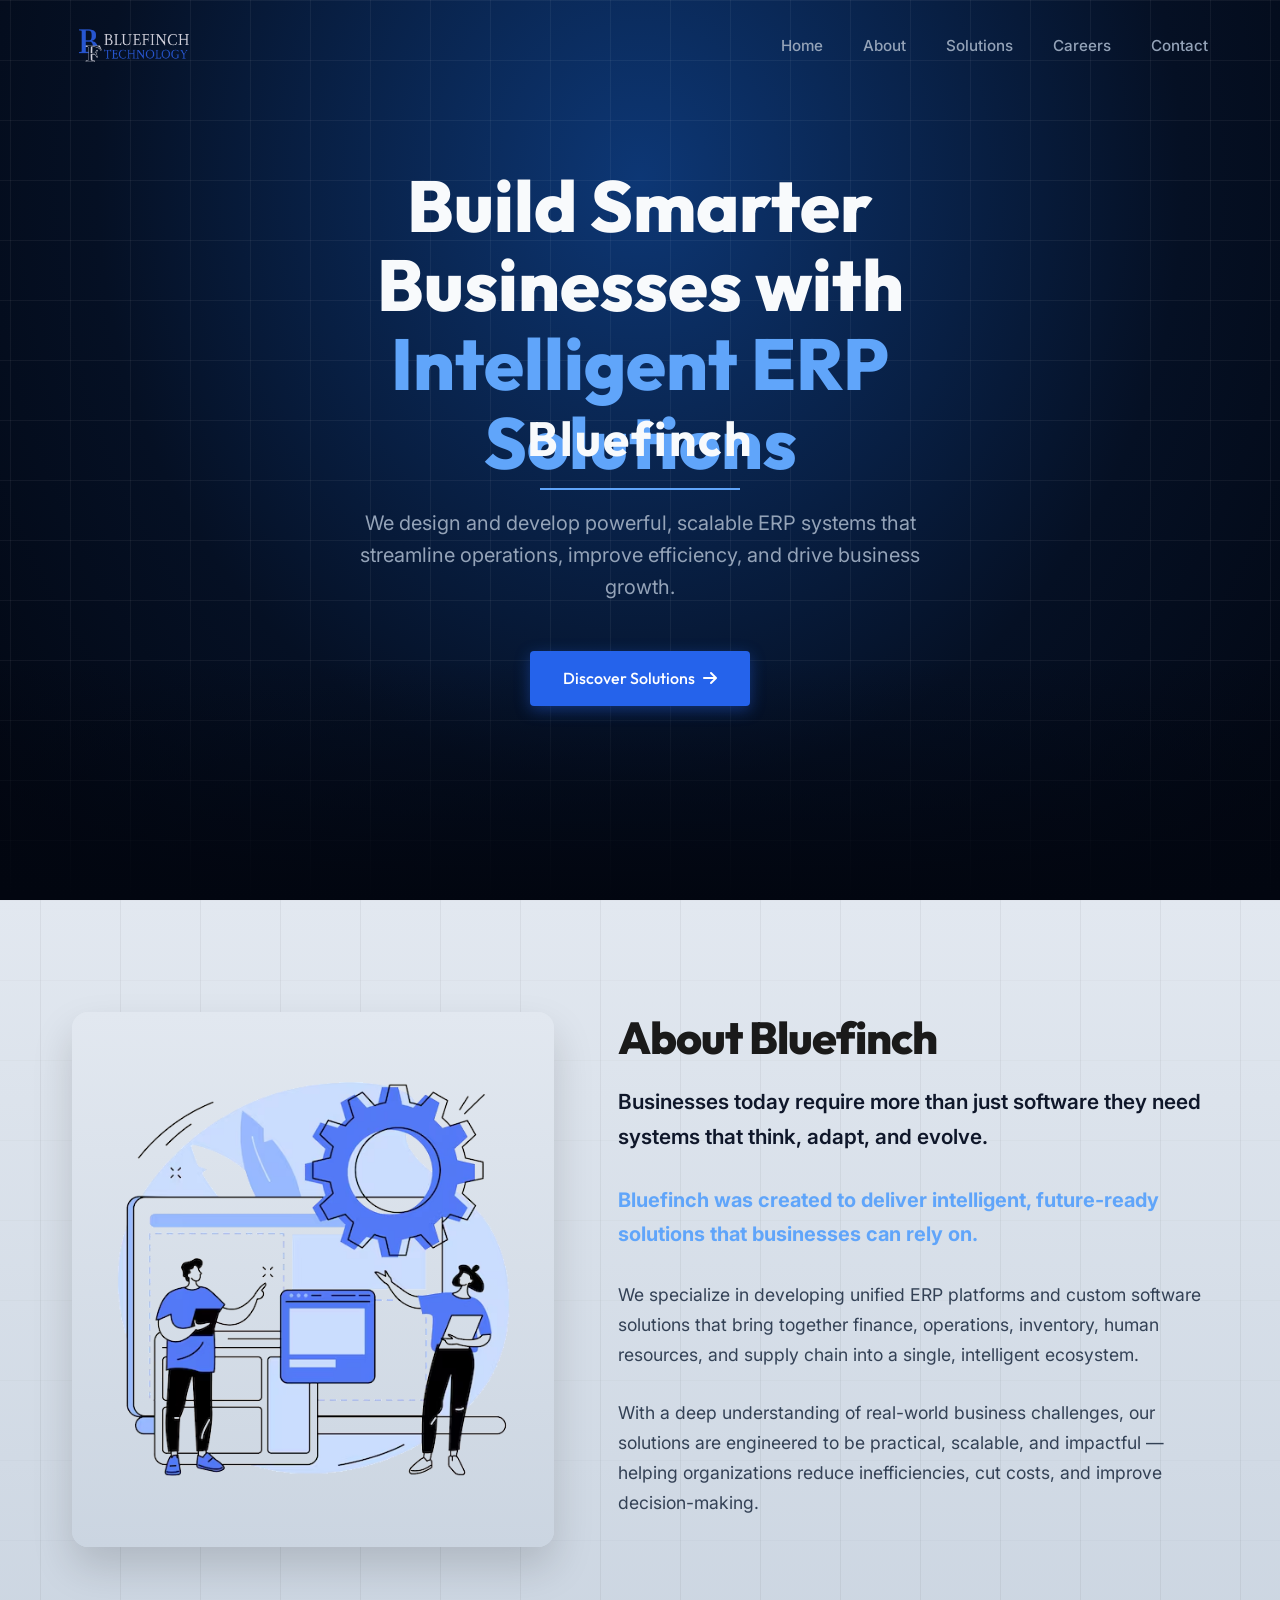
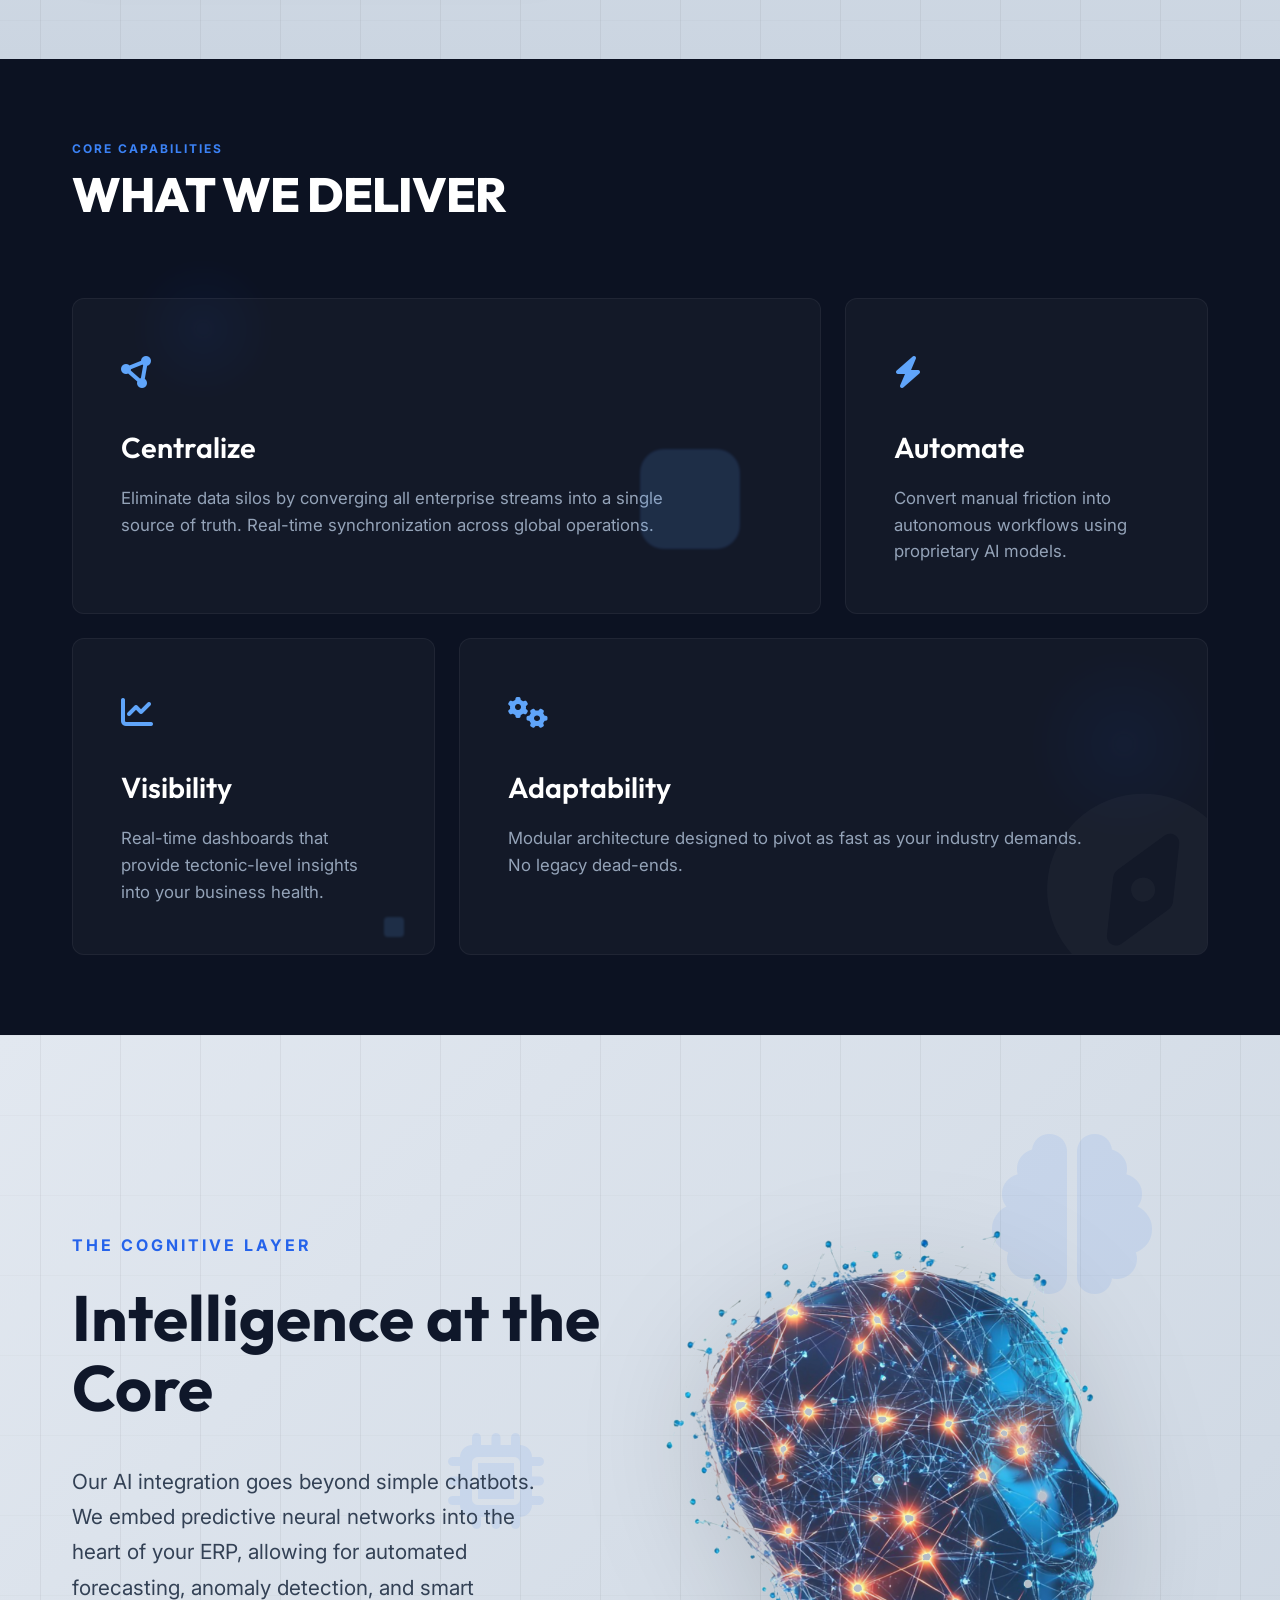
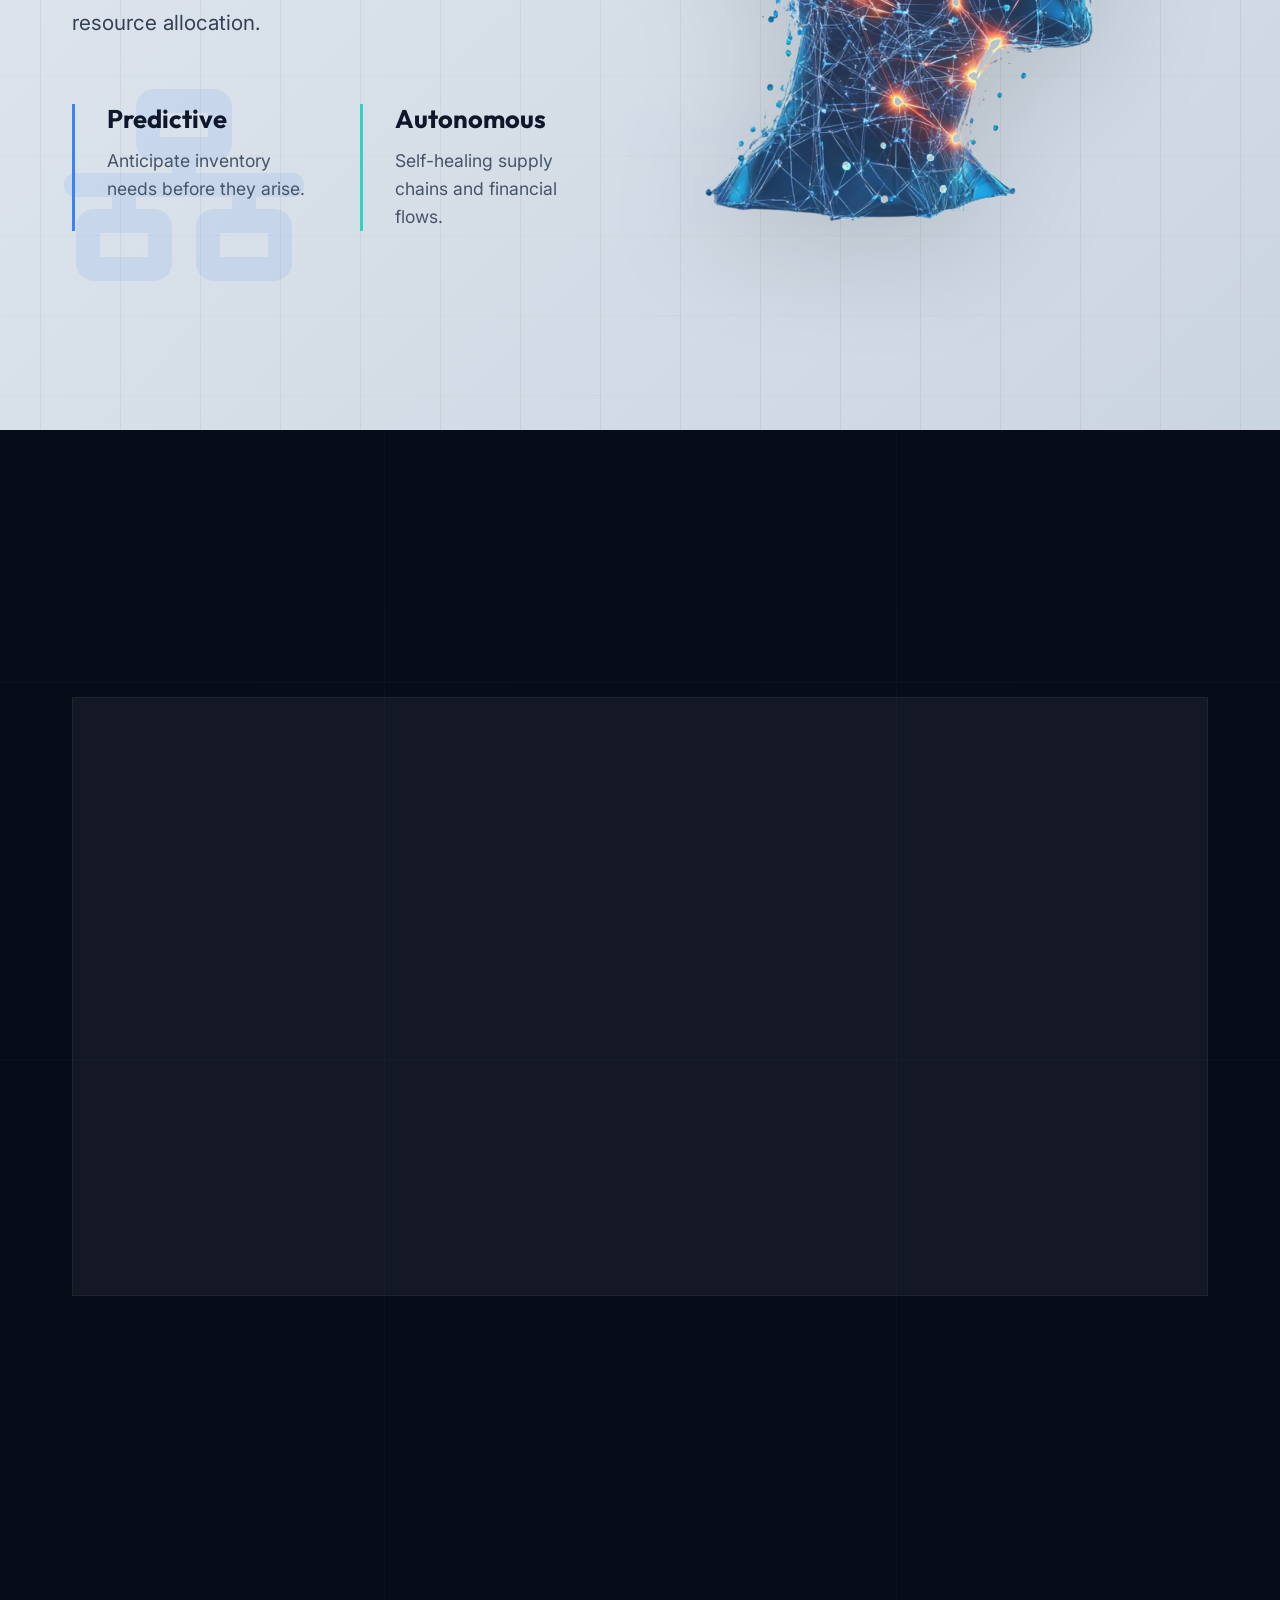
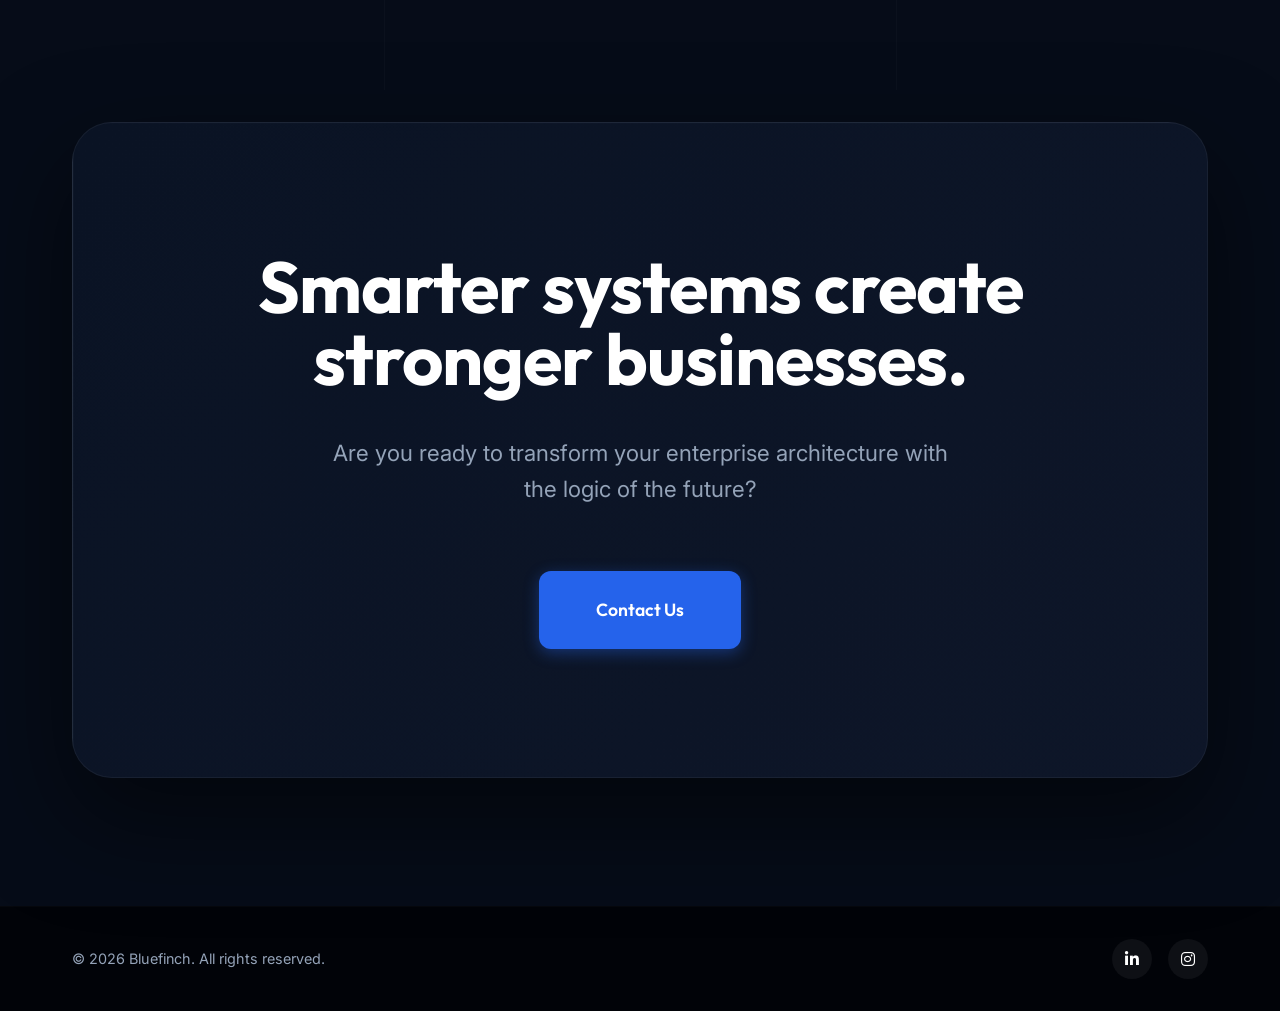
==== commit 916bc720: "update" ====
--- a/index.html
+++ b/index.html
@@ -90,11 +90,11 @@
                         <h2 class="phi-title fade-up-hook">About Bluefinch</h2>
                         <div class="phi-body-text">
                             <p class="phi-lead fade-up-hook">
-                                Businesses today require more than just software — they need systems that think, adapt,
+                                Businesses today require more than just software they need systems that think, adapt,
                                 and evolve.
                             </p>
                             <p class="phi-accent fade-up-hook">
-                                Bluefinch was built to deliver exactly that.
+                                Bluefinch was created to deliver intelligent, future-ready solutions that businesses can rely on.
                             </p>
                             <p class="fade-up-hook">
                                 We specialize in developing unified ERP platforms and custom software solutions that
